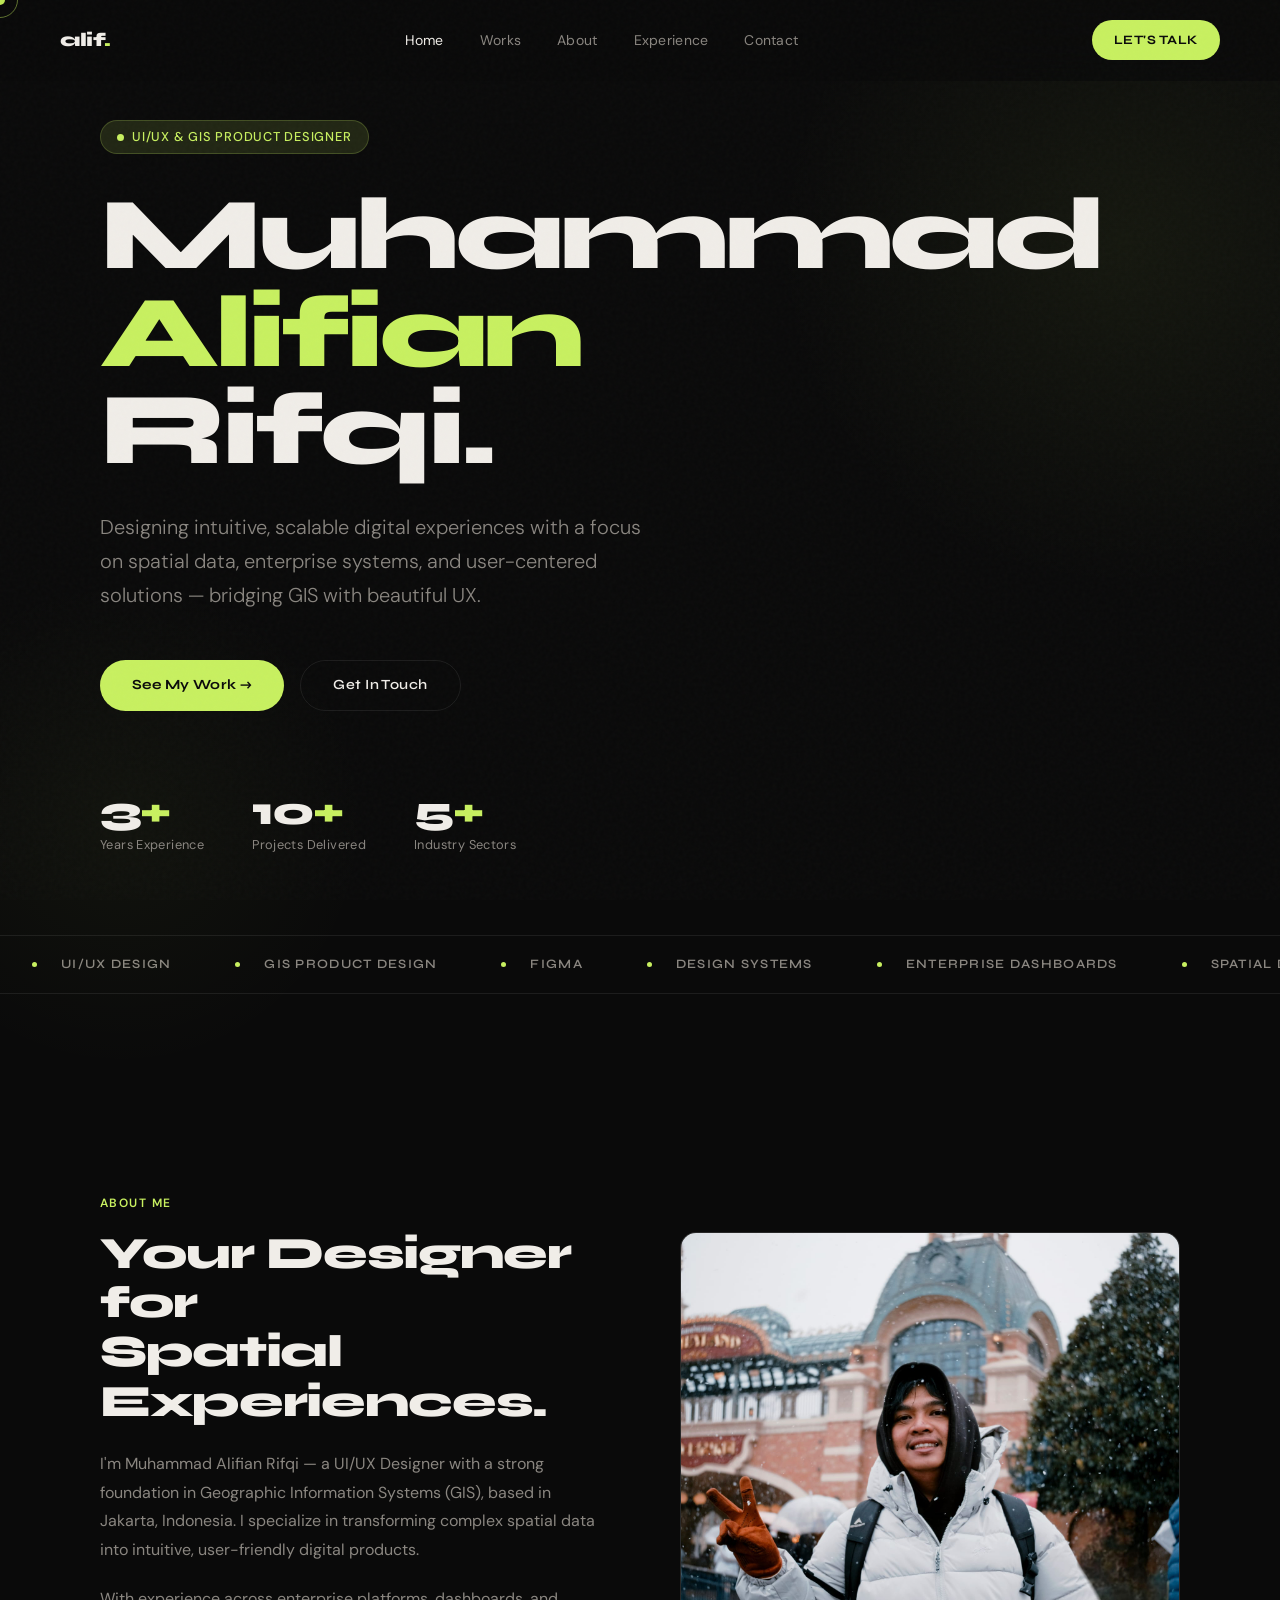
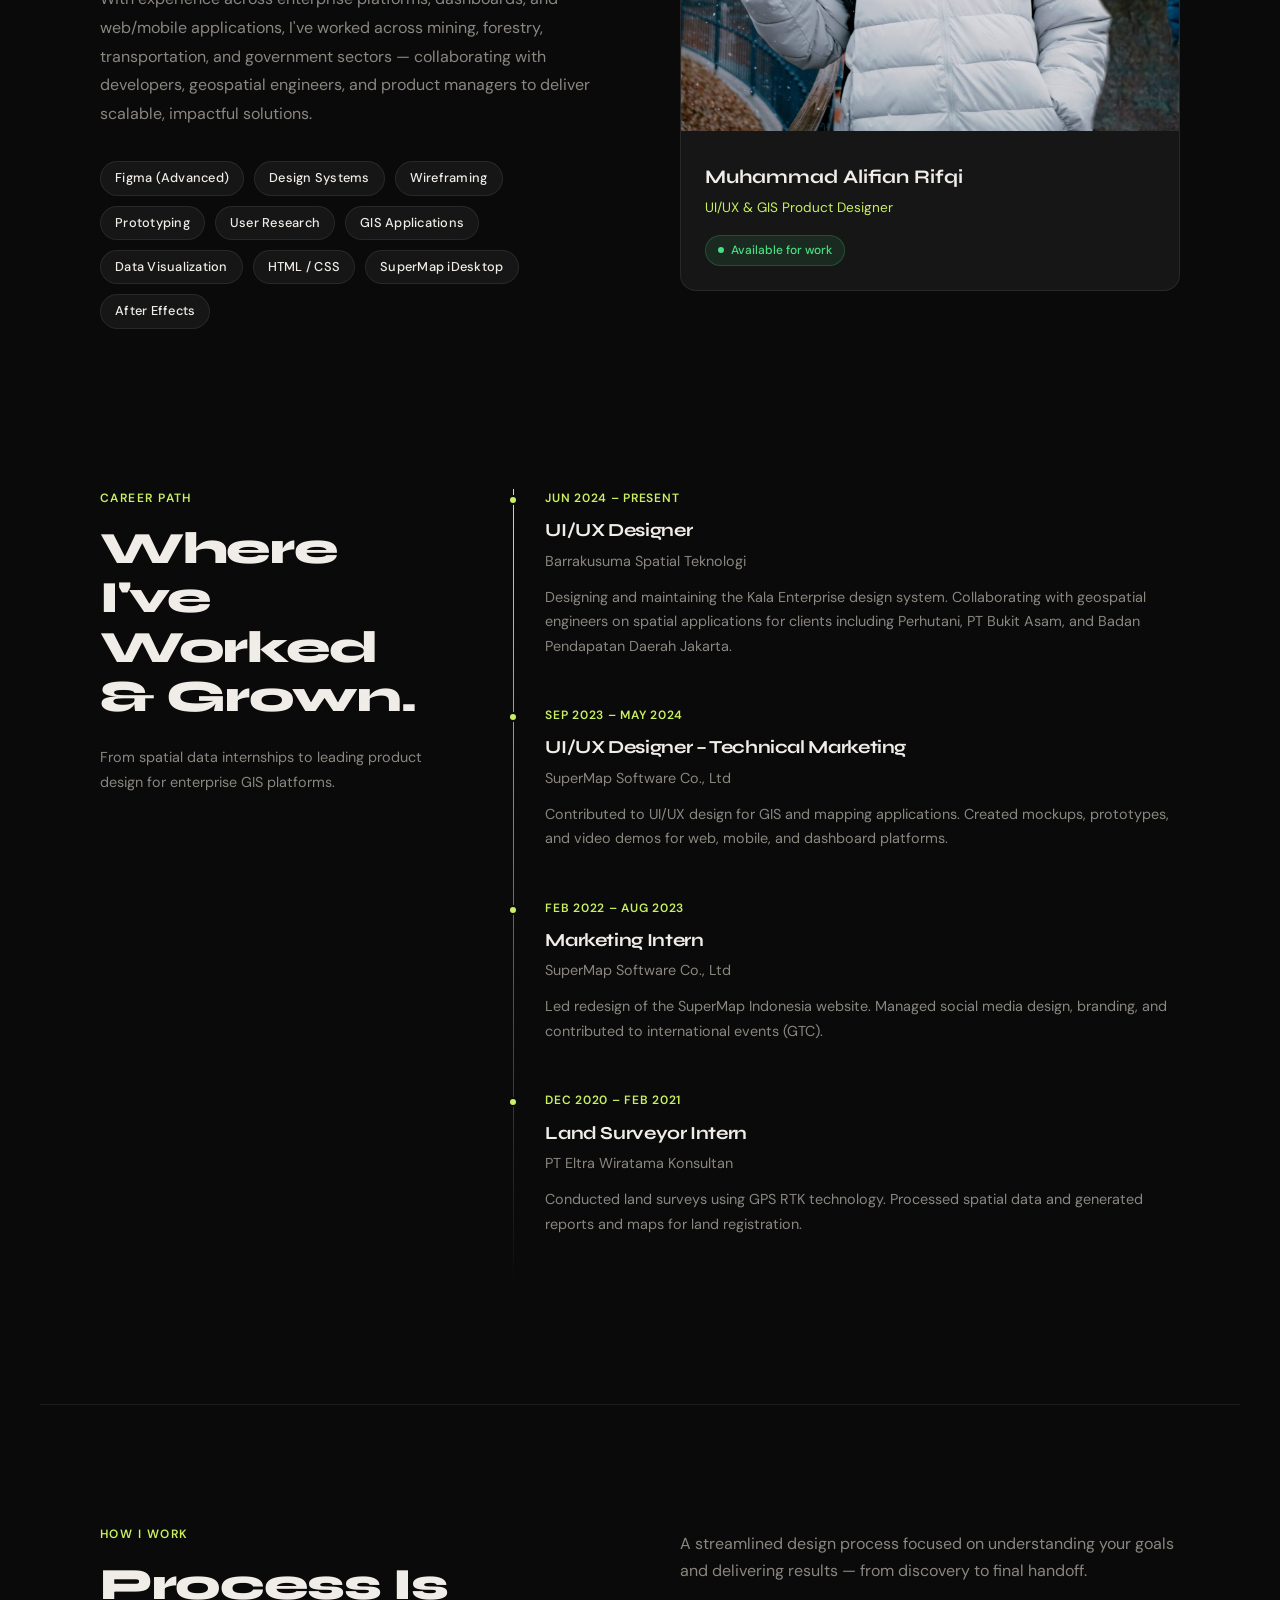
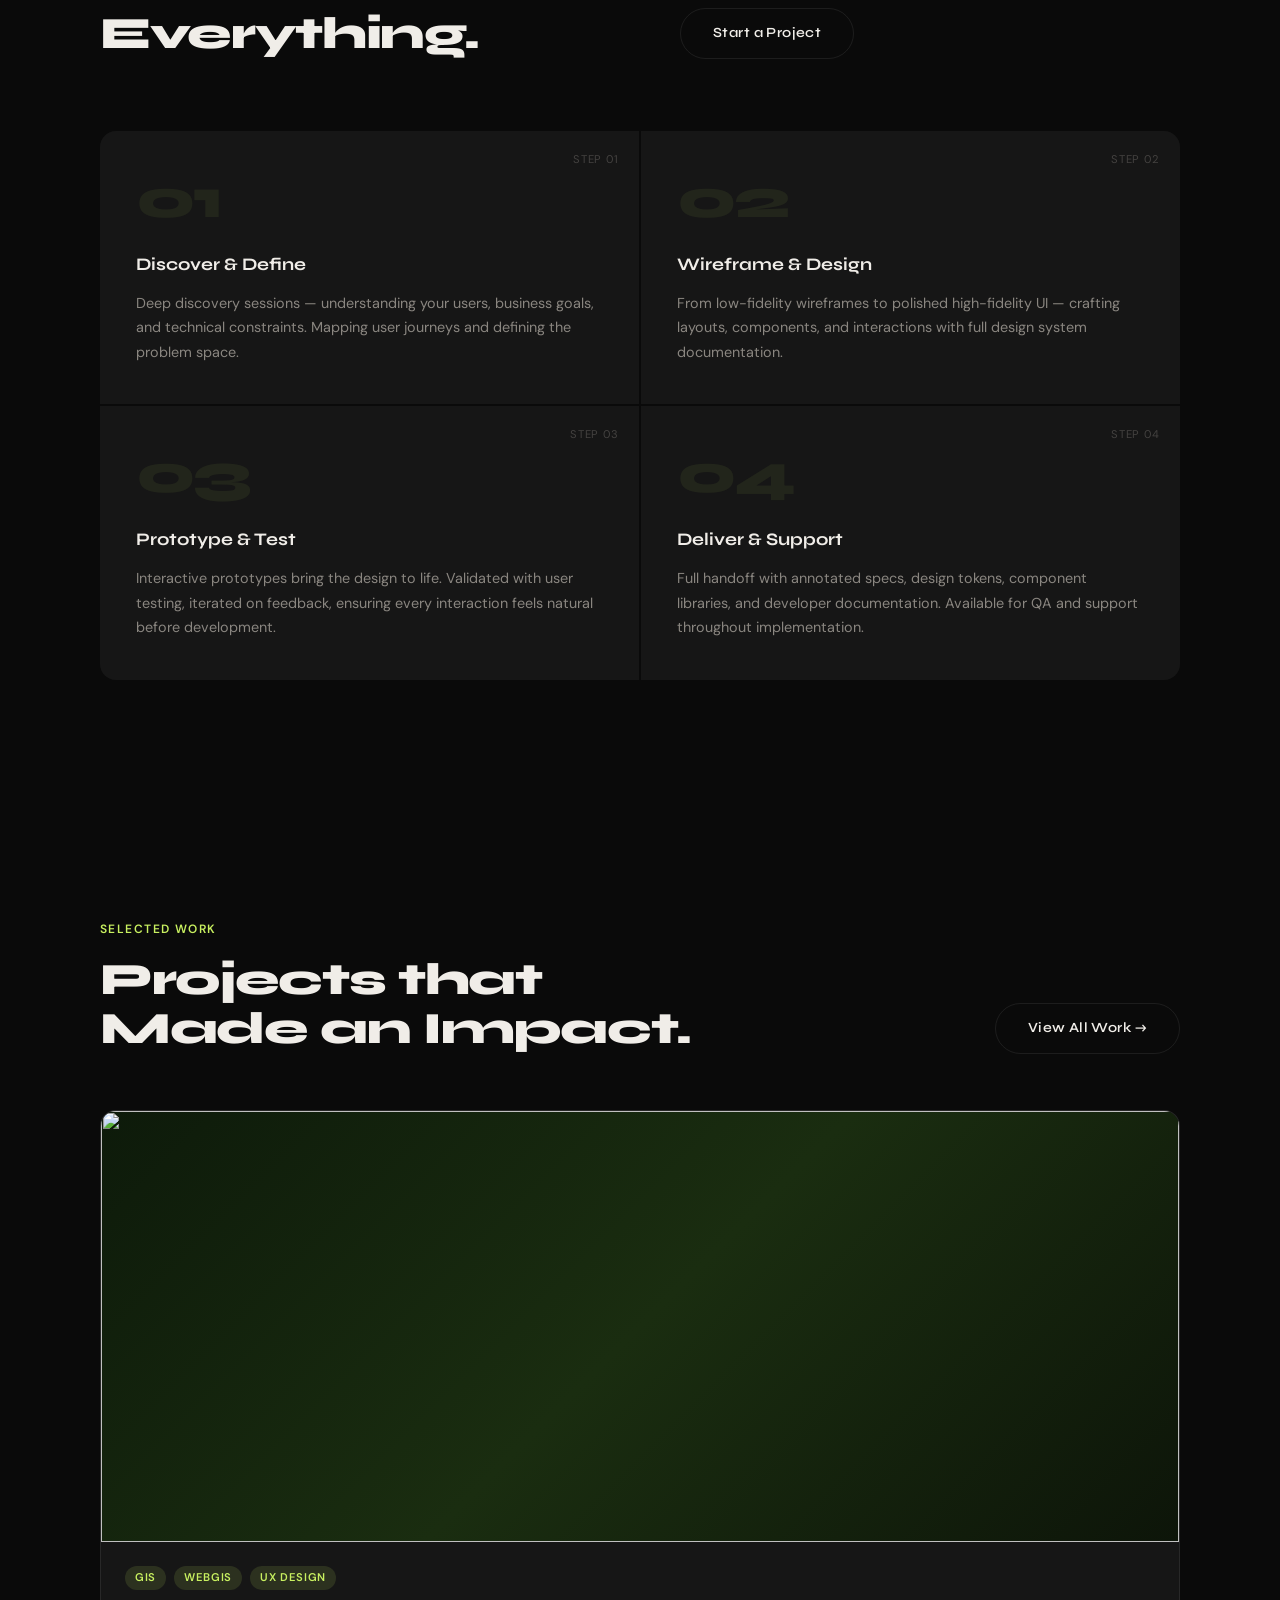
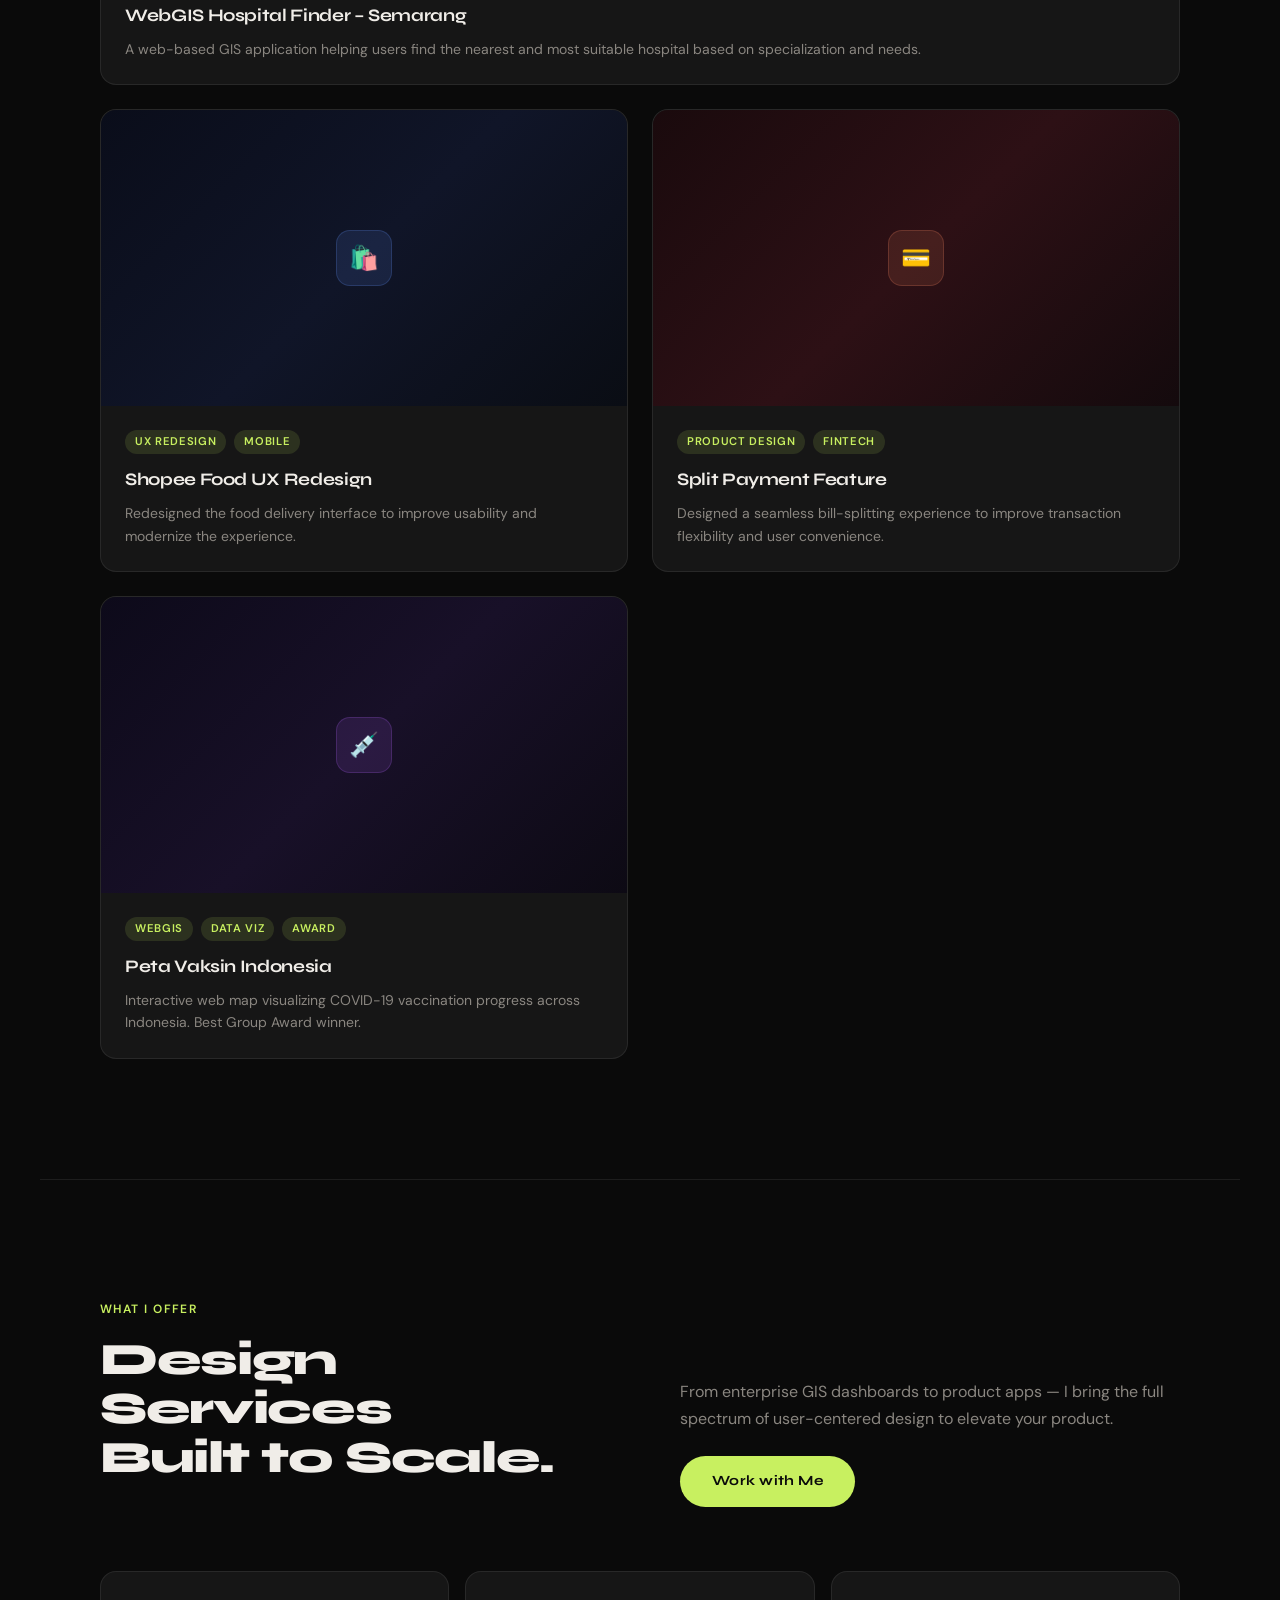
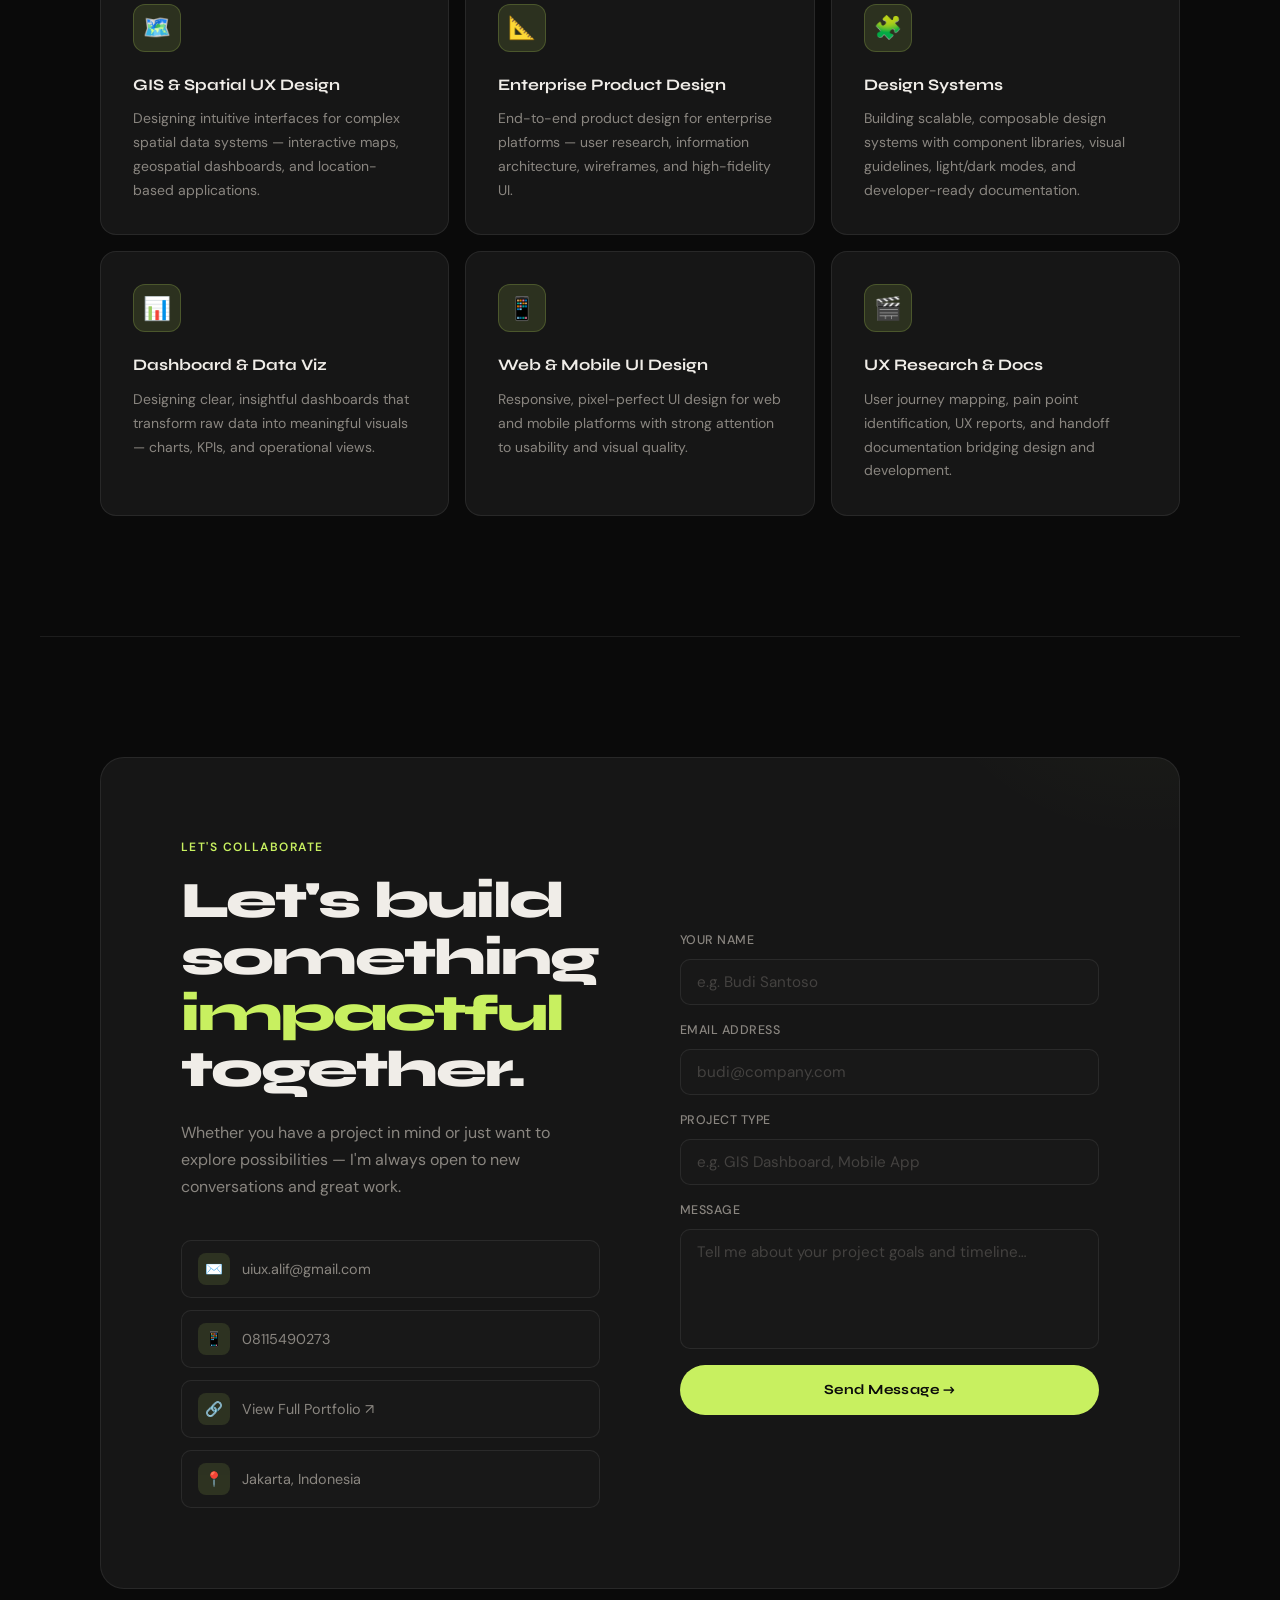
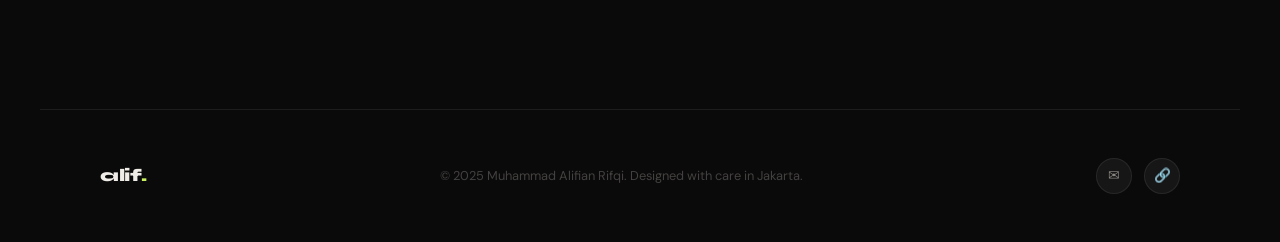
==== index.html @ 0410cad6 "initial commit" ====
<!DOCTYPE html>
<html lang="en">
<head>
  <meta charset="UTF-8" />
  <meta name="viewport" content="width=device-width, initial-scale=1.0" />
  <title>Alifian Rifqi – UI/UX & GIS Product Designer</title>
  <meta name="description" content="Muhammad Alifian Rifqi – UI/UX Designer & GIS Product Designer based in Jakarta, Indonesia." />
  <link rel="preconnect" href="https://fonts.googleapis.com" />
  <link rel="preconnect" href="https://fonts.gstatic.com" crossorigin />
  <link href="https://fonts.googleapis.com/css2?family=Syne:wght@400;500;600;700;800&family=DM+Sans:ital,opsz,wght@0,9..40,300;0,9..40,400;0,9..40,500;1,9..40,300&display=swap" rel="stylesheet" />
  <style>
    :root {
      --bg: #0a0a0a; --bg2: #111; --bg3: #181818;
      --card: #161616; --border: rgba(255,255,255,0.08);
      --border-h: rgba(255,255,255,0.16);
      --text: #f0ede8; --muted: #8a8680; --dim: #444240;
      --accent: #c8f060; --accent2: rgba(200,240,96,0.12);
      --accent-glow: rgba(200,240,96,0.22);
      --fd: 'Syne', sans-serif; --fb: 'DM Sans', sans-serif;
      --r: 16px; --rs: 10px; --t: 0.32s cubic-bezier(0.25,0.46,0.45,0.94);
    }
    *, *::before, *::after { box-sizing: border-box; margin: 0; padding: 0; }
    html { scroll-behavior: smooth; }
    body { background: var(--bg); color: var(--text); font-family: var(--fb); font-size: 16px; line-height: 1.6; overflow-x: hidden; cursor: none; }

    /* grain */
    body::before { content:''; position:fixed; inset:0; background-image:url("data:image/svg+xml,%3Csvg viewBox='0 0 256 256' xmlns='http://www.w3.org/2000/svg'%3E%3Cfilter id='n'%3E%3CfeTurbulence type='fractalNoise' baseFrequency='0.9' numOctaves='4' stitchTiles='stitch'/%3E%3C/filter%3E%3Crect width='100%25' height='100%25' filter='url(%23n)'/%3E%3C/svg%3E"); opacity:0.025; pointer-events:none; z-index:9990; }

    /* cursor */
    .cur { position:fixed; width:10px; height:10px; background:var(--accent); border-radius:50%; pointer-events:none; z-index:9999; transform:translate(-50%,-50%); transition:width .2s,height .2s; mix-blend-mode:difference; }
    .cur-r { position:fixed; width:36px; height:36px; border:1.5px solid var(--accent); border-radius:50%; pointer-events:none; z-index:9998; transform:translate(-50%,-50%); opacity:.45; }

    /* nav */
    nav { position:fixed; top:0; left:0; right:0; z-index:100; display:flex; align-items:center; justify-content:space-between; padding:20px 60px; background:rgba(10,10,10,0.75); backdrop-filter:blur(24px); border-bottom:1px solid transparent; transition:border-color .3s; }
    nav.sc { border-color:var(--border); }
    .n-logo { font-family:var(--fd); font-weight:800; font-size:1.2rem; letter-spacing:-.02em; color:var(--text); text-decoration:none; }
    .n-logo span { color:var(--accent); }
    .n-links { display:flex; gap:36px; list-style:none; }
    .n-links a { font-size:.875rem; color:var(--muted); text-decoration:none; letter-spacing:.02em; transition:color var(--t); }
    .n-links a:hover, .n-links a.active { color:var(--text); }
    .n-cta { background:var(--accent); color:#0a0a0a; font-family:var(--fd); font-weight:700; font-size:.8rem; letter-spacing:.04em; text-transform:uppercase; text-decoration:none; padding:10px 22px; border-radius:100px; transition:background var(--t),transform var(--t); }
    .n-cta:hover { background:#d9ff70; transform:translateY(-1px); }
    .n-ham { display:none; flex-direction:column; gap:5px; background:none; border:none; cursor:pointer; padding:4px; }
    .n-ham span { display:block; width:24px; height:1.5px; background:var(--text); transition:all .3s; }
    .mob-menu { display:none; position:fixed; inset:0; background:var(--bg); z-index:99; flex-direction:column; align-items:center; justify-content:center; gap:32px; }
    .mob-menu.open { display:flex; }
    .mob-menu a { font-family:var(--fd); font-size:2rem; font-weight:700; color:var(--text); text-decoration:none; transition:color .2s; }
    .mob-menu a:hover { color:var(--accent); }
    .mob-close { position:absolute; top:24px; right:28px; background:none; border:none; cursor:pointer; font-size:1.8rem; color:var(--text); }

    /* buttons */
    .btn-p { background:var(--accent); color:#0a0a0a; font-family:var(--fd); font-weight:700; font-size:.875rem; letter-spacing:.03em; padding:14px 32px; border-radius:100px; text-decoration:none; border:none; cursor:pointer; display:inline-flex; align-items:center; gap:8px; transition:background var(--t),transform var(--t),box-shadow var(--t); }
    .btn-p:hover { background:#d9ff70; transform:translateY(-2px); box-shadow:0 12px 40px var(--accent-glow); }
    .btn-s { background:transparent; color:var(--text); font-family:var(--fd); font-weight:600; font-size:.875rem; letter-spacing:.03em; padding:13px 32px; border-radius:100px; text-decoration:none; border:1px solid var(--border); cursor:pointer; display:inline-flex; align-items:center; gap:8px; transition:border-color var(--t),background var(--t),transform var(--t); }
    .btn-s:hover { border-color:var(--border-h); background:rgba(255,255,255,.04); transform:translateY(-2px); }

    /* section */
    section { padding:120px 60px; max-width:1200px; margin:0 auto; }
    .eyebrow { font-size:.75rem; font-weight:600; letter-spacing:.12em; text-transform:uppercase; color:var(--accent); margin-bottom:16px; }
    .sec-title { font-family:var(--fd); font-size:clamp(2rem,3.5vw,3rem); font-weight:800; line-height:1.1; letter-spacing:-.03em; margin-bottom:24px; }

    /* ── HERO ── */
    #hero { min-height:100vh; display:flex; flex-direction:column; justify-content:center; padding-top:120px; padding-bottom:80px; max-width:100%; position:relative; overflow:hidden; }
    .h-inner { max-width:1200px; margin:0 auto; padding:0 60px; width:100%; position:relative; z-index:2; }
    .h-badge { display:inline-flex; align-items:center; gap:8px; background:var(--accent2); border:1px solid rgba(200,240,96,.2); border-radius:100px; padding:6px 16px; margin-bottom:32px; font-size:.8rem; font-weight:500; color:var(--accent); letter-spacing:.06em; text-transform:uppercase; animation:fsu .8s ease both; }
    .h-badge::before { content:''; width:7px; height:7px; background:var(--accent); border-radius:50%; animation:pulse 2s infinite; }
    @keyframes pulse { 0%,100%{opacity:1;transform:scale(1)} 50%{opacity:.5;transform:scale(.85)} }
    .h-hl { font-family:var(--fd); font-size:clamp(3.5rem,8vw,8rem); font-weight:800; line-height:.95; letter-spacing:-.04em; margin-bottom:8px; animation:fsu .9s .1s ease both; }
    .h-hl .ac { color:var(--accent); }
    .h-sub { font-size:clamp(1rem,1.8vw,1.25rem); font-weight:300; color:var(--muted); max-width:560px; margin:32px 0 48px; line-height:1.7; animation:fsu 1s .2s ease both; }
    .h-ctas { display:flex; gap:16px; flex-wrap:wrap; animation:fsu 1s .3s ease both; }
    .h-stats { display:flex; gap:48px; margin-top:80px; animation:fsu 1s .4s ease both; }
    .stat-n { font-family:var(--fd); font-size:2.5rem; font-weight:800; letter-spacing:-.04em; line-height:1; }
    .stat-n span { color:var(--accent); }
    .stat-l { font-size:.8rem; color:var(--muted); margin-top:4px; letter-spacing:.03em; }
    .h-blob { position:absolute; top:-10%; right:-15%; width:700px; height:700px; background:radial-gradient(circle,rgba(200,240,96,.06) 0%,transparent 70%); border-radius:50%; pointer-events:none; z-index:1; }
    .h-blob2 { position:absolute; bottom:0; left:-10%; width:500px; height:500px; background:radial-gradient(circle,rgba(200,240,96,.04) 0%,transparent 70%); border-radius:50%; pointer-events:none; z-index:1; }
    @keyframes fsu { from{opacity:0;transform:translateY(24px)} to{opacity:1;transform:none} }

    /* marquee */
    .mq-wrap { overflow:hidden; border-top:1px solid var(--border); border-bottom:1px solid var(--border); padding:18px 0; margin-top:80px; }
    .mq-track { display:flex; animation:mq 28s linear infinite; white-space:nowrap; }
    .mq-item { display:inline-flex; align-items:center; gap:24px; padding:0 32px; font-family:var(--fd); font-size:.8rem; font-weight:600; letter-spacing:.1em; text-transform:uppercase; color:var(--muted); }
    .mq-dot { width:5px; height:5px; background:var(--accent); border-radius:50%; flex-shrink:0; }
    @keyframes mq { from{transform:translateX(0)} to{transform:translateX(-50%)} }

    /* about */
    #about { display:grid; grid-template-columns:1fr 1fr; gap:80px; align-items:center; }
    .sk-grid { display:flex; flex-wrap:wrap; gap:10px; }
    .sk-pill { background:var(--card); border:1px solid var(--border); color:var(--text); font-size:.8rem; font-weight:500; padding:6px 14px; border-radius:100px; letter-spacing:.02em; transition:border-color var(--t),background var(--t),color var(--t); cursor:default; }
    .sk-pill:hover { border-color:var(--accent); background:var(--accent2); color:var(--accent); }
    .a-card { background:var(--card); border:1px solid var(--border); border-radius:var(--r); overflow:hidden; }
    .a-card-img { width:100%; aspect-ratio:3/4; background:linear-gradient(135deg,#1a1a1a 0%,#222 50%,#1a1f10 100%); display:flex; align-items:center; justify-content:center; position:relative; overflow:hidden; }
    .a-card-img::after { content:''; position:absolute; inset:0; background:linear-gradient(to bottom,transparent 50%,var(--card) 100%); }
    .initials { width:140px; height:140px; border-radius:50%; background:var(--accent2); border:2px solid rgba(200,240,96,.3); display:flex; align-items:center; justify-content:center; font-family:var(--fd); font-size:2.8rem; font-weight:800; color:var(--accent); letter-spacing:-.04em; z-index:2; position:relative; }
    .a-card-body { padding:24px; }
    .a-card-name { font-family:var(--fd); font-size:1.2rem; font-weight:700; margin-bottom:4px; }
    .a-card-role { font-size:.85rem; color:var(--accent); margin-bottom:16px; }
    .avail { display:inline-flex; align-items:center; gap:7px; background:rgba(74,222,128,.1); border:1px solid rgba(74,222,128,.2); color:#4ade80; font-size:.75rem; font-weight:500; padding:5px 12px; border-radius:100px; }
    .avail::before { content:''; width:6px; height:6px; background:#4ade80; border-radius:50%; animation:pulse 2s infinite; }

    /* experience */
    .exp-grid { display:grid; grid-template-columns:1fr 2fr; gap:80px; }
    .timeline { display:flex; flex-direction:column; position:relative; }
    .timeline::before { content:''; position:absolute; left:0; top:0; bottom:0; width:1px; background:linear-gradient(to bottom,var(--accent),transparent); }
    .tl-item { padding:0 0 48px 32px; position:relative; opacity:0; transform:translateY(20px); transition:opacity .5s ease,transform .5s ease; }
    .tl-item.visible { opacity:1; transform:none; }
    .tl-dot { position:absolute; left:-5px; top:6px; width:10px; height:10px; background:var(--accent); border-radius:50%; border:2px solid var(--bg); }
    .tl-period { font-size:.75rem; color:var(--accent); font-weight:600; letter-spacing:.06em; text-transform:uppercase; margin-bottom:8px; }
    .tl-role { font-family:var(--fd); font-size:1.15rem; font-weight:700; letter-spacing:-.02em; margin-bottom:4px; }
    .tl-co { font-size:.9rem; color:var(--muted); margin-bottom:12px; }
    .tl-desc { font-size:.9rem; color:var(--muted); line-height:1.7; }

    /* process */
    #process { border-top:1px solid var(--border); }
    .proc-hd { display:grid; grid-template-columns:1fr 1fr; gap:80px; margin-bottom:72px; align-items:end; }
    .proc-steps { display:grid; grid-template-columns:1fr 1fr; gap:2px; }
    .proc-card { background:var(--card); padding:40px 36px; position:relative; overflow:hidden; transition:background var(--t); }
    .proc-card:hover { background:var(--bg3); }
    .proc-card:nth-child(1) { border-radius:var(--r) 0 0 0; }
    .proc-card:nth-child(2) { border-radius:0 var(--r) 0 0; }
    .proc-card:nth-child(3) { border-radius:0 0 0 var(--r); }
    .proc-card:nth-child(4) { border-radius:0 0 var(--r) 0; }
    .proc-n { font-family:var(--fd); font-size:3.5rem; font-weight:800; letter-spacing:-.06em; color:rgba(200,240,96,.07); line-height:1; margin-bottom:24px; transition:color var(--t); }
    .proc-card:hover .proc-n { color:rgba(200,240,96,.14); }
    .proc-title { font-family:var(--fd); font-size:1.1rem; font-weight:700; margin-bottom:12px; }
    .proc-desc { font-size:.9rem; color:var(--muted); line-height:1.7; }
    .proc-tag { position:absolute; top:20px; right:20px; font-size:.7rem; color:var(--dim); letter-spacing:.08em; text-transform:uppercase; }

    /* projects preview on homepage */
    #proj-preview {}
    .pp-hd { display:flex; align-items:flex-end; justify-content:space-between; margin-bottom:56px; gap:24px; }
    .pp-grid { display:grid; grid-template-columns:1fr 1fr; gap:24px; }
    .pc { background:var(--card); border:1px solid var(--border); border-radius:var(--r); overflow:hidden; position:relative; text-decoration:none; color:inherit; display:block; transition:border-color var(--t),transform var(--t); }
    .pc:hover { border-color:var(--border-h); transform:translateY(-4px); }
    .pc.feat { grid-column:1/-1; }
    .pc-img { width:100%; aspect-ratio:16/9; display:flex; align-items:center; justify-content:center; position:relative; overflow:hidden; }
    .pc.feat .pc-img { aspect-ratio:2.5/1; }
    .bg1 { background:linear-gradient(135deg,#0d1a0a 0%,#1a2d10 50%,#0d1509 100%); }
    .bg2 { background:linear-gradient(135deg,#0a0d1a 0%,#101528 50%,#0a0d14 100%); }
    .bg3 { background:linear-gradient(135deg,#1a0a0d 0%,#2d1015 50%,#140a0d 100%); }
    .bg4 { background:linear-gradient(135deg,#0d0a1a 0%,#181028 50%,#0d0a14 100%); }
    .pc-icon { width:56px; height:56px; border-radius:14px; display:flex; align-items:center; justify-content:center; font-size:1.5rem; position:relative; z-index:2; }
    .pc-body { padding:24px; }
    .pc-tags { display:flex; gap:8px; flex-wrap:wrap; margin-bottom:12px; }
    .pc-tag { font-size:.7rem; font-weight:600; letter-spacing:.06em; text-transform:uppercase; color:var(--accent); background:var(--accent2); padding:3px 10px; border-radius:100px; }
    .pc-title { font-family:var(--fd); font-size:1.1rem; font-weight:700; letter-spacing:-.02em; margin-bottom:8px; }
    .pc-desc { font-size:.875rem; color:var(--muted); line-height:1.6; }
    .pc-arrow { position:absolute; top:20px; right:20px; width:32px; height:32px; background:var(--accent2); border:1px solid rgba(200,240,96,.2); border-radius:50%; display:flex; align-items:center; justify-content:center; color:var(--accent); font-size:.9rem; opacity:0; transform:translate(4px,-4px); transition:opacity var(--t),transform var(--t); }
    .pc:hover .pc-arrow { opacity:1; transform:translate(0,0); }

    /* services */
    #services { border-top:1px solid var(--border); }
    .svc-hd { display:grid; grid-template-columns:1fr 1fr; gap:80px; margin-bottom:64px; align-items:end; }
    .svc-grid { display:grid; grid-template-columns:1fr 1fr 1fr; gap:16px; }
    .svc-card { background:var(--card); border:1px solid var(--border); border-radius:var(--r); padding:32px; transition:border-color var(--t),background var(--t),transform var(--t); }
    .svc-card:hover { border-color:rgba(200,240,96,.25); background:var(--bg3); transform:translateY(-4px); }
    .svc-icon { width:48px; height:48px; background:var(--accent2); border:1px solid rgba(200,240,96,.2); border-radius:12px; display:flex; align-items:center; justify-content:center; font-size:1.4rem; margin-bottom:20px; }
    .svc-title { font-family:var(--fd); font-size:1rem; font-weight:700; margin-bottom:10px; }
    .svc-desc { font-size:.875rem; color:var(--muted); line-height:1.7; }

    /* contact */
    #contact { border-top:1px solid var(--border); }
    .ct-inner { background:var(--card); border:1px solid var(--border); border-radius:24px; padding:80px; display:grid; grid-template-columns:1fr 1fr; gap:80px; align-items:center; position:relative; overflow:hidden; }
    .ct-inner::before { content:''; position:absolute; top:-50%; right:-20%; width:500px; height:500px; background:radial-gradient(circle,rgba(200,240,96,.05) 0%,transparent 70%); border-radius:50%; pointer-events:none; }
    .ct-big { font-family:var(--fd); font-size:clamp(2.5rem,4vw,3.5rem); font-weight:800; letter-spacing:-.04em; line-height:1.1; margin-bottom:20px; }
    .ct-big .ac { color:var(--accent); }
    .ct-sub { font-size:1rem; color:var(--muted); line-height:1.7; margin-bottom:40px; }
    .ct-links { display:flex; flex-direction:column; gap:12px; }
    .ct-link { display:flex; align-items:center; gap:12px; font-size:.9rem; color:var(--muted); text-decoration:none; padding:12px 16px; background:var(--bg3); border:1px solid var(--border); border-radius:var(--rs); transition:border-color var(--t),color var(--t),background var(--t); }
    .ct-link:hover { border-color:rgba(200,240,96,.25); color:var(--text); background:var(--bg); }
    .ct-link-ic { width:32px; height:32px; background:var(--accent2); border-radius:8px; display:flex; align-items:center; justify-content:center; font-size:.9rem; flex-shrink:0; }
    .cf { display:flex; flex-direction:column; gap:16px; }
    .fg { display:flex; flex-direction:column; gap:8px; }
    .fl { font-size:.78rem; font-weight:500; letter-spacing:.04em; text-transform:uppercase; color:var(--muted); }
    .fi, .fta { background:var(--bg3); border:1px solid var(--border); border-radius:var(--rs); color:var(--text); font-family:var(--fb); font-size:.95rem; padding:12px 16px; transition:border-color var(--t); outline:none; resize:none; }
    .fi::placeholder, .fta::placeholder { color:var(--dim); }
    .fi:focus, .fta:focus { border-color:rgba(200,240,96,.4); }
    .fta { min-height:120px; }

    /* footer */
    footer { border-top:1px solid var(--border); padding:48px 60px; max-width:1200px; margin:0 auto; display:flex; align-items:center; justify-content:space-between; }
    .ft-logo { font-family:var(--fd); font-weight:800; font-size:1.1rem; letter-spacing:-.02em; color:var(--text); text-decoration:none; }
    .ft-logo span { color:var(--accent); }
    .ft-copy { font-size:.8rem; color:var(--dim); }
    .ft-soc { display:flex; gap:12px; }
    .ft-s { width:36px; height:36px; background:var(--card); border:1px solid var(--border); border-radius:50%; display:flex; align-items:center; justify-content:center; text-decoration:none; color:var(--muted); font-size:.85rem; transition:border-color var(--t),color var(--t); }
    .ft-s:hover { border-color:var(--accent); color:var(--accent); }

    /* reveal */
    .rv { opacity:0; transform:translateY(28px); transition:opacity .6s ease,transform .6s ease; }
    .rv.visible { opacity:1; transform:none; }
    .d1{transition-delay:.1s} .d2{transition-delay:.2s} .d3{transition-delay:.3s} .d4{transition-delay:.4s}

    /* responsive */
    @media(max-width:1024px){
      nav{padding:20px 32px;} .n-links,.n-cta{display:none;} .n-ham{display:flex;}
      section{padding:80px 32px;} .h-inner{padding:0 32px;}
      #about{grid-template-columns:1fr;gap:48px;} .a-right{order:-1;} .a-card-img{aspect-ratio:3/1.5;}
      .exp-grid{grid-template-columns:1fr;gap:40px;}
      .proc-hd{grid-template-columns:1fr;gap:24px;} .proc-steps{grid-template-columns:1fr 1fr;}
      .pp-grid{grid-template-columns:1fr;} .pc.feat{grid-column:unset;}
      .svc-hd{grid-template-columns:1fr;gap:24px;} .svc-grid{grid-template-columns:1fr 1fr;}
      .ct-inner{grid-template-columns:1fr;gap:48px;padding:48px 32px;}
      footer{flex-direction:column;gap:24px;text-align:center;padding:40px 32px;}
    }
    @media(max-width:640px){
      .h-hl{font-size:3rem;} .h-stats{gap:28px;}
      .proc-steps{grid-template-columns:1fr;} .svc-grid{grid-template-columns:1fr;}
    }
  </style>
</head>
<body>
  <div class="cur" id="cur"></div>
  <div class="cur-r" id="curR"></div>

  <div class="mob-menu" id="mobMenu">
    <button class="mob-close" id="mobClose">✕</button>
    <a href="index.html" onclick="closeMob()">Home</a>
    <a href="works.html" onclick="closeMob()">Works</a>
    <a href="#about" onclick="closeMob()">About</a>
    <a href="#contact" onclick="closeMob()">Contact</a>
  </div>

  <nav id="nav">
    <a href="index.html" class="n-logo">alif<span>.</span></a>
    <ul class="n-links">
      <li><a href="index.html" class="active">Home</a></li>
      <li><a href="works.html">Works</a></li>
      <li><a href="#about">About</a></li>
      <li><a href="#experience">Experience</a></li>
      <li><a href="#contact">Contact</a></li>
    </ul>
    <a href="mailto:uiux.alif@gmail.com" class="n-cta">Let's Talk</a>
    <button class="n-ham" id="ham"><span></span><span></span><span></span></button>
  </nav>

  <!-- HERO -->
  <div id="hero">
    <div class="h-blob"></div><div class="h-blob2"></div>
    <div class="h-inner">
      <div class="h-badge">UI/UX &amp; GIS Product Designer</div>
      <h1 class="h-hl">
        Muhammad<br>
        <span class="ac">Alifian</span><br>
        Rifqi.
      </h1>
      <p class="h-sub">Designing intuitive, scalable digital experiences with a focus on spatial data, enterprise systems, and user-centered solutions — bridging GIS with beautiful UX.</p>
      <div class="h-ctas">
        <a href="works.html" class="btn-p">See My Work →</a>
        <a href="#contact" class="btn-s">Get In Touch</a>
      </div>
      <div class="h-stats">
        <div><div class="stat-n">3<span>+</span></div><div class="stat-l">Years Experience</div></div>
        <div><div class="stat-n">10<span>+</span></div><div class="stat-l">Projects Delivered</div></div>
        <div><div class="stat-n">5<span>+</span></div><div class="stat-l">Industry Sectors</div></div>
      </div>
    </div>
    <div class="mq-wrap">
      <div class="mq-track">
        <span class="mq-item"><span class="mq-dot"></span>UI/UX Design</span>
        <span class="mq-item"><span class="mq-dot"></span>GIS Product Design</span>
        <span class="mq-item"><span class="mq-dot"></span>Figma</span>
        <span class="mq-item"><span class="mq-dot"></span>Design Systems</span>
        <span class="mq-item"><span class="mq-dot"></span>Enterprise Dashboards</span>
        <span class="mq-item"><span class="mq-dot"></span>Spatial Data UX</span>
        <span class="mq-item"><span class="mq-dot"></span>Prototyping</span>
        <span class="mq-item"><span class="mq-dot"></span>User Research</span>
        <span class="mq-item"><span class="mq-dot"></span>UI/UX Design</span>
        <span class="mq-item"><span class="mq-dot"></span>GIS Product Design</span>
        <span class="mq-item"><span class="mq-dot"></span>Figma</span>
        <span class="mq-item"><span class="mq-dot"></span>Design Systems</span>
        <span class="mq-item"><span class="mq-dot"></span>Enterprise Dashboards</span>
        <span class="mq-item"><span class="mq-dot"></span>Spatial Data UX</span>
        <span class="mq-item"><span class="mq-dot"></span>Prototyping</span>
        <span class="mq-item"><span class="mq-dot"></span>User Research</span>
      </div>
    </div>
  </div>

  <!-- ABOUT -->
  <section id="about">
    <div class="about-left">
      <p class="eyebrow rv">About Me</p>
      <h2 class="sec-title rv d1">Your Designer for<br><span class="ac">Spatial</span> Experiences.</h2>
      <p class="rv d2" style="color:var(--muted);font-size:1rem;line-height:1.8;margin-bottom:20px;">I'm Muhammad Alifian Rifqi — a UI/UX Designer with a strong foundation in Geographic Information Systems (GIS), based in Jakarta, Indonesia. I specialize in transforming complex spatial data into intuitive, user-friendly digital products.</p>
      <p class="rv d2" style="color:var(--muted);font-size:1rem;line-height:1.8;margin-bottom:32px;">With experience across enterprise platforms, dashboards, and web/mobile applications, I've worked across mining, forestry, transportation, and government sectors — collaborating with developers, geospatial engineers, and product managers to deliver scalable, impactful solutions.</p>
      <div class="sk-grid rv d3">
        <span class="sk-pill">Figma (Advanced)</span><span class="sk-pill">Design Systems</span>
        <span class="sk-pill">Wireframing</span><span class="sk-pill">Prototyping</span>
        <span class="sk-pill">User Research</span><span class="sk-pill">GIS Applications</span>
        <span class="sk-pill">Data Visualization</span><span class="sk-pill">HTML / CSS</span>
        <span class="sk-pill">SuperMap iDesktop</span><span class="sk-pill">After Effects</span>
      </div>
    </div>
    <div class="a-right rv d2">
      <div class="a-card">
        <!-- <div class="a-card-img"><div class="initials">AR</div></div> -->
         <img src="/assets/images/profile.jpeg" style="width:100%;height:100%;object-fit:cover;" />
        <div class="a-card-body">
          <div class="a-card-name">Muhammad Alifian Rifqi</div>
          <div class="a-card-role">UI/UX &amp; GIS Product Designer</div>
          <span class="avail">Available for work</span>
        </div>
      </div>
    </div>
  </section>

  <!-- EXPERIENCE -->
  <section id="experience" style="padding-top:40px;">
    <div class="exp-grid">
      <div>
        <p class="eyebrow rv">Career Path</p>
        <h2 class="sec-title rv d1">Where I've<br><span class="ac">Worked</span><br>& Grown.</h2>
        <p class="rv d2" style="color:var(--muted);font-size:.9rem;line-height:1.7;margin-top:16px;">From spatial data internships to leading product design for enterprise GIS platforms.</p>
      </div>
      <div class="timeline">
        <div class="tl-item"><div class="tl-dot"></div>
          <div class="tl-period">Jun 2024 – Present</div>
          <div class="tl-role">UI/UX Designer</div>
          <div class="tl-co">Barrakusuma Spatial Teknologi</div>
          <div class="tl-desc">Designing and maintaining the Kala Enterprise design system. Collaborating with geospatial engineers on spatial applications for clients including Perhutani, PT Bukit Asam, and Badan Pendapatan Daerah Jakarta.</div>
        </div>
        <div class="tl-item"><div class="tl-dot"></div>
          <div class="tl-period">Sep 2023 – May 2024</div>
          <div class="tl-role">UI/UX Designer – Technical Marketing</div>
          <div class="tl-co">SuperMap Software Co., Ltd</div>
          <div class="tl-desc">Contributed to UI/UX design for GIS and mapping applications. Created mockups, prototypes, and video demos for web, mobile, and dashboard platforms.</div>
        </div>
        <div class="tl-item"><div class="tl-dot"></div>
          <div class="tl-period">Feb 2022 – Aug 2023</div>
          <div class="tl-role">Marketing Intern</div>
          <div class="tl-co">SuperMap Software Co., Ltd</div>
          <div class="tl-desc">Led redesign of the SuperMap Indonesia website. Managed social media design, branding, and contributed to international events (GTC).</div>
        </div>
        <div class="tl-item"><div class="tl-dot"></div>
          <div class="tl-period">Dec 2020 – Feb 2021</div>
          <div class="tl-role">Land Surveyor Intern</div>
          <div class="tl-co">PT Eltra Wiratama Konsultan</div>
          <div class="tl-desc">Conducted land surveys using GPS RTK technology. Processed spatial data and generated reports and maps for land registration.</div>
        </div>
      </div>
    </div>
  </section>

  <!-- PROCESS -->
  <section id="process">
    <div class="proc-hd">
      <div>
        <p class="eyebrow rv">How I Work</p>
        <h2 class="sec-title rv d1" style="margin-bottom:0;">Process Is<br><span class="ac">Everything.</span></h2>
      </div>
      <div>
        <p class="rv d2" style="color:var(--muted);font-size:1rem;line-height:1.7;">A streamlined design process focused on understanding your goals and delivering results — from discovery to final handoff.</p>
        <div style="margin-top:24px;" class="rv d3"><a href="#contact" class="btn-s">Start a Project</a></div>
      </div>
    </div>
    <div class="proc-steps rv">
      <div class="proc-card"><div class="proc-n">01</div><div class="proc-tag">Step 01</div><div class="proc-title">Discover & Define</div><div class="proc-desc">Deep discovery sessions — understanding your users, business goals, and technical constraints. Mapping user journeys and defining the problem space.</div></div>
      <div class="proc-card"><div class="proc-n">02</div><div class="proc-tag">Step 02</div><div class="proc-title">Wireframe & Design</div><div class="proc-desc">From low-fidelity wireframes to polished high-fidelity UI — crafting layouts, components, and interactions with full design system documentation.</div></div>
      <div class="proc-card"><div class="proc-n">03</div><div class="proc-tag">Step 03</div><div class="proc-title">Prototype & Test</div><div class="proc-desc">Interactive prototypes bring the design to life. Validated with user testing, iterated on feedback, ensuring every interaction feels natural before development.</div></div>
      <div class="proc-card"><div class="proc-n">04</div><div class="proc-tag">Step 04</div><div class="proc-title">Deliver & Support</div><div class="proc-desc">Full handoff with annotated specs, design tokens, component libraries, and developer documentation. Available for QA and support throughout implementation.</div></div>
    </div>
  </section>

  <!-- FEATURED PROJECTS PREVIEW -->
  <section id="proj-preview">
    <div class="pp-hd">
      <div>
        <p class="eyebrow rv">Selected Work</p>
        <h2 class="sec-title rv d1" style="margin-bottom:0;">Projects that<br><span class="ac">Made an Impact.</span></h2>
      </div>
      <a href="works.html" class="btn-s rv d2">View All Work →</a>
    </div>
    <div class="pp-grid">
      <a href="projects/webgis-hospital.html" class="pc feat rv">
        <div class="pc-img bg1">
          <img src="/assets/images/1.png" style="width:100%;height:100%;object-fit:cover;" /></div>
          
        <div class="pc-body">
          <div class="pc-tags"><span class="pc-tag">GIS</span><span class="pc-tag">WebGIS</span><span class="pc-tag">UX Design</span></div>
          <div class="pc-title">WebGIS Hospital Finder – Semarang</div>
          <div class="pc-desc">A web-based GIS application helping users find the nearest and most suitable hospital based on specialization and needs.</div>
        </div>
        <div class="pc-arrow">↗</div>
      </a>
      <a href="projects/shopee-food.html" class="pc rv d1">
        <div class="pc-img bg2"><div class="pc-icon" style="background:rgba(99,149,255,.12);border:1px solid rgba(99,149,255,.2);">🛍️</div></div>
        <div class="pc-body">
          <div class="pc-tags"><span class="pc-tag">UX Redesign</span><span class="pc-tag">Mobile</span></div>
          <div class="pc-title">Shopee Food UX Redesign</div>
          <div class="pc-desc">Redesigned the food delivery interface to improve usability and modernize the experience.</div>
        </div>
        <div class="pc-arrow">↗</div>
      </a>
      <a href="projects/split-payment.html" class="pc rv d2">
        <div class="pc-img bg3"><div class="pc-icon" style="background:rgba(255,140,99,.12);border:1px solid rgba(255,140,99,.2);">💳</div></div>
        <div class="pc-body">
          <div class="pc-tags"><span class="pc-tag">Product Design</span><span class="pc-tag">FinTech</span></div>
          <div class="pc-title">Split Payment Feature</div>
          <div class="pc-desc">Designed a seamless bill-splitting experience to improve transaction flexibility and user convenience.</div>
        </div>
        <div class="pc-arrow">↗</div>
      </a>
      <a href="projects/peta-vaksin.html" class="pc rv d3">
        <div class="pc-img bg4"><div class="pc-icon" style="background:rgba(180,99,255,.12);border:1px solid rgba(180,99,255,.2);">💉</div></div>
        <div class="pc-body">
          <div class="pc-tags"><span class="pc-tag">WebGIS</span><span class="pc-tag">Data Viz</span><span class="pc-tag">Award</span></div>
          <div class="pc-title">Peta Vaksin Indonesia</div>
          <div class="pc-desc">Interactive web map visualizing COVID-19 vaccination progress across Indonesia. Best Group Award winner.</div>
        </div>
        <div class="pc-arrow">↗</div>
      </a>
    </div>
  </section>

  <!-- SERVICES -->
  <section id="services">
    <div class="svc-hd">
      <div>
        <p class="eyebrow rv">What I Offer</p>
        <h2 class="sec-title rv d1">Design Services<br><span class="ac">Built to Scale.</span></h2>
      </div>
      <div>
        <p class="rv d2" style="color:var(--muted);font-size:1rem;line-height:1.7;">From enterprise GIS dashboards to product apps — I bring the full spectrum of user-centered design to elevate your product.</p>
        <div style="margin-top:24px;" class="rv d3"><a href="#contact" class="btn-p">Work with Me</a></div>
      </div>
    </div>
    <div class="svc-grid">
      <div class="svc-card rv"><div class="svc-icon">🗺️</div><div class="svc-title">GIS & Spatial UX Design</div><div class="svc-desc">Designing intuitive interfaces for complex spatial data systems — interactive maps, geospatial dashboards, and location-based applications.</div></div>
      <div class="svc-card rv d1"><div class="svc-icon">📐</div><div class="svc-title">Enterprise Product Design</div><div class="svc-desc">End-to-end product design for enterprise platforms — user research, information architecture, wireframes, and high-fidelity UI.</div></div>
      <div class="svc-card rv d2"><div class="svc-icon">🧩</div><div class="svc-title">Design Systems</div><div class="svc-desc">Building scalable, composable design systems with component libraries, visual guidelines, light/dark modes, and developer-ready documentation.</div></div>
      <div class="svc-card rv d1"><div class="svc-icon">📊</div><div class="svc-title">Dashboard & Data Viz</div><div class="svc-desc">Designing clear, insightful dashboards that transform raw data into meaningful visuals — charts, KPIs, and operational views.</div></div>
      <div class="svc-card rv d2"><div class="svc-icon">📱</div><div class="svc-title">Web & Mobile UI Design</div><div class="svc-desc">Responsive, pixel-perfect UI design for web and mobile platforms with strong attention to usability and visual quality.</div></div>
      <div class="svc-card rv d3"><div class="svc-icon">🎬</div><div class="svc-title">UX Research & Docs</div><div class="svc-desc">User journey mapping, pain point identification, UX reports, and handoff documentation bridging design and development.</div></div>
    </div>
  </section>

  <!-- CONTACT -->
  <section id="contact">
    <div class="ct-inner">
      <div>
        <p class="eyebrow">Let's Collaborate</p>
        <h2 class="ct-big">Let's build something<br><span class="ac">impactful</span><br>together.</h2>
        <p class="ct-sub">Whether you have a project in mind or just want to explore possibilities — I'm always open to new conversations and great work.</p>
        <div class="ct-links">
          <a href="mailto:uiux.alif@gmail.com" class="ct-link"><div class="ct-link-ic">✉️</div>uiux.alif@gmail.com</a>
          <a href="tel:08115490273" class="ct-link"><div class="ct-link-ic">📱</div>08115490273</a>
          <a href="https://bit.ly/Alifian-UIUX-Portfolio" target="_blank" class="ct-link"><div class="ct-link-ic">🔗</div>View Full Portfolio ↗</a>
          <div class="ct-link" style="cursor:default;"><div class="ct-link-ic">📍</div>Jakarta, Indonesia</div>
        </div>
      </div>
      <div class="cf">
        <div class="fg"><label class="fl" for="name">Your Name</label><input type="text" id="name" class="fi" placeholder="e.g. Budi Santoso" /></div>
        <div class="fg"><label class="fl" for="email">Email Address</label><input type="email" id="email" class="fi" placeholder="budi@company.com" /></div>
        <div class="fg"><label class="fl" for="proj">Project Type</label><input type="text" id="proj" class="fi" placeholder="e.g. GIS Dashboard, Mobile App" /></div>
        <div class="fg"><label class="fl" for="msg">Message</label><textarea id="msg" class="fta" placeholder="Tell me about your project goals and timeline…"></textarea></div>
        <a href="mailto:uiux.alif@gmail.com" class="btn-p" style="justify-content:center;" id="fsend">Send Message →</a>
      </div>
    </div>
  </section>

  <footer>
    <a href="index.html" class="ft-logo">alif<span>.</span></a>
    <div class="ft-copy">© 2025 Muhammad Alifian Rifqi. Designed with care in Jakarta.</div>
    <div class="ft-soc">
      <a href="mailto:uiux.alif@gmail.com" class="ft-s" title="Email">✉</a>
      <a href="https://bit.ly/Alifian-UIUX-Portfolio" target="_blank" class="ft-s" title="Portfolio">🔗</a>
    </div>
  </footer>

  <script>
    const cur=document.getElementById('cur'),curR=document.getElementById('curR');
    let mx=0,my=0,rx=0,ry=0;
    document.addEventListener('mousemove',e=>{mx=e.clientX;my=e.clientY;cur.style.left=mx+'px';cur.style.top=my+'px';});
    (function animR(){rx+=(mx-rx)*.12;ry+=(my-ry)*.12;curR.style.left=rx+'px';curR.style.top=ry+'px';requestAnimationFrame(animR);})();
    document.querySelectorAll('a,button,.pc,.svc-card').forEach(el=>{
      el.addEventListener('mouseenter',()=>{cur.style.width='16px';cur.style.height='16px';curR.style.width='48px';curR.style.height='48px';curR.style.opacity='.8';});
      el.addEventListener('mouseleave',()=>{cur.style.width='10px';cur.style.height='10px';curR.style.width='36px';curR.style.height='36px';curR.style.opacity='.45';});
    });
    const nav=document.getElementById('nav');
    window.addEventListener('scroll',()=>nav.classList.toggle('sc',scrollY>40));
    document.getElementById('ham').addEventListener('click',()=>document.getElementById('mobMenu').classList.add('open'));
    document.getElementById('mobClose').addEventListener('click',()=>document.getElementById('mobMenu').classList.remove('open'));
    function closeMob(){document.getElementById('mobMenu').classList.remove('open');}
    const obs=new IntersectionObserver(entries=>entries.forEach(e=>e.isIntersecting&&e.target.classList.add('visible')),{threshold:.1,rootMargin:'0px 0px -60px 0px'});
    document.querySelectorAll('.rv,.tl-item').forEach((el,i)=>{if(el.classList.contains('tl-item'))el.style.transitionDelay=`${i*.1}s`;obs.observe(el);});
    document.getElementById('fsend').addEventListener('click',e=>{
      const n=document.getElementById('name').value,em=document.getElementById('email').value,p=document.getElementById('proj').value,m=document.getElementById('msg').value;
      if(n||em||m){const s=encodeURIComponent(`Inquiry from ${n||'Visitor'}`),b=encodeURIComponent(`Name: ${n}\nEmail: ${em}\nProject: ${p}\n\nMessage:\n${m}`);e.currentTarget.href=`mailto:uiux.alif@gmail.com?subject=${s}&body=${b}`;}
    });
  </script>
</body>
</html>
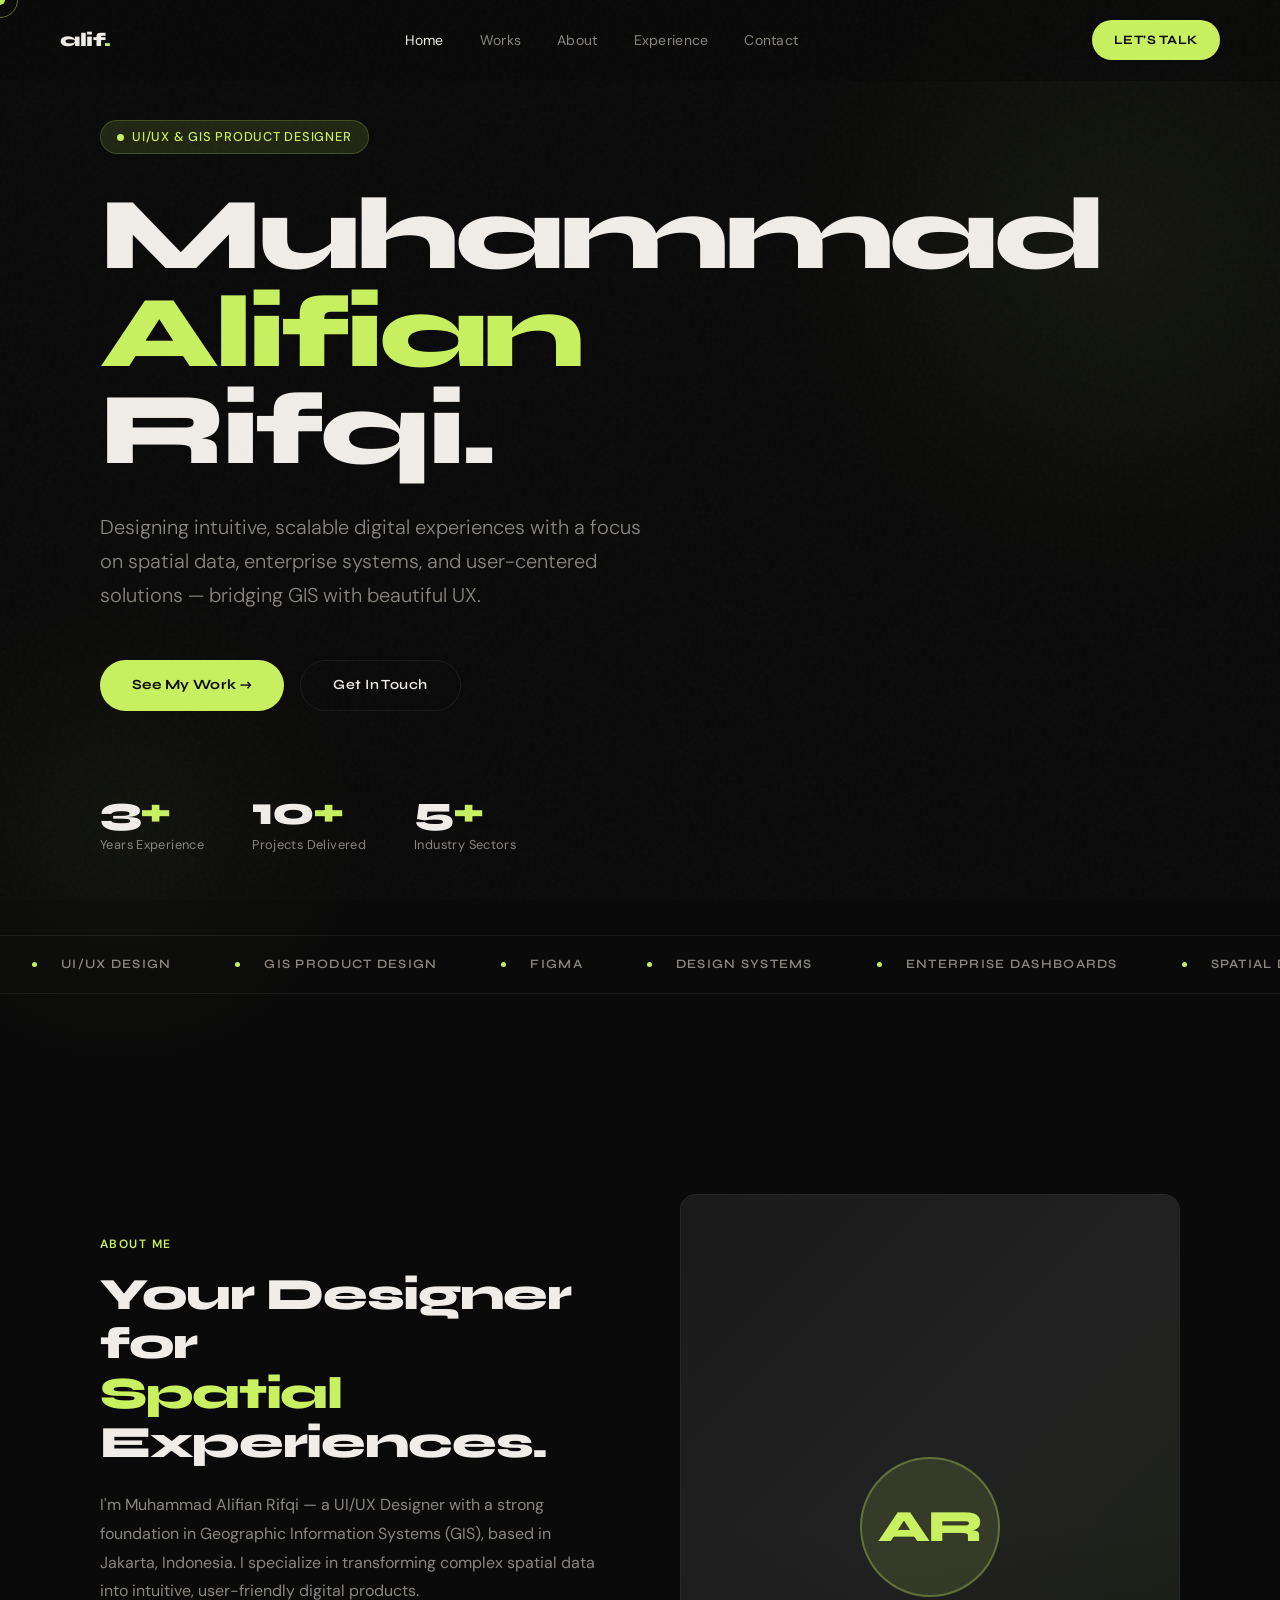
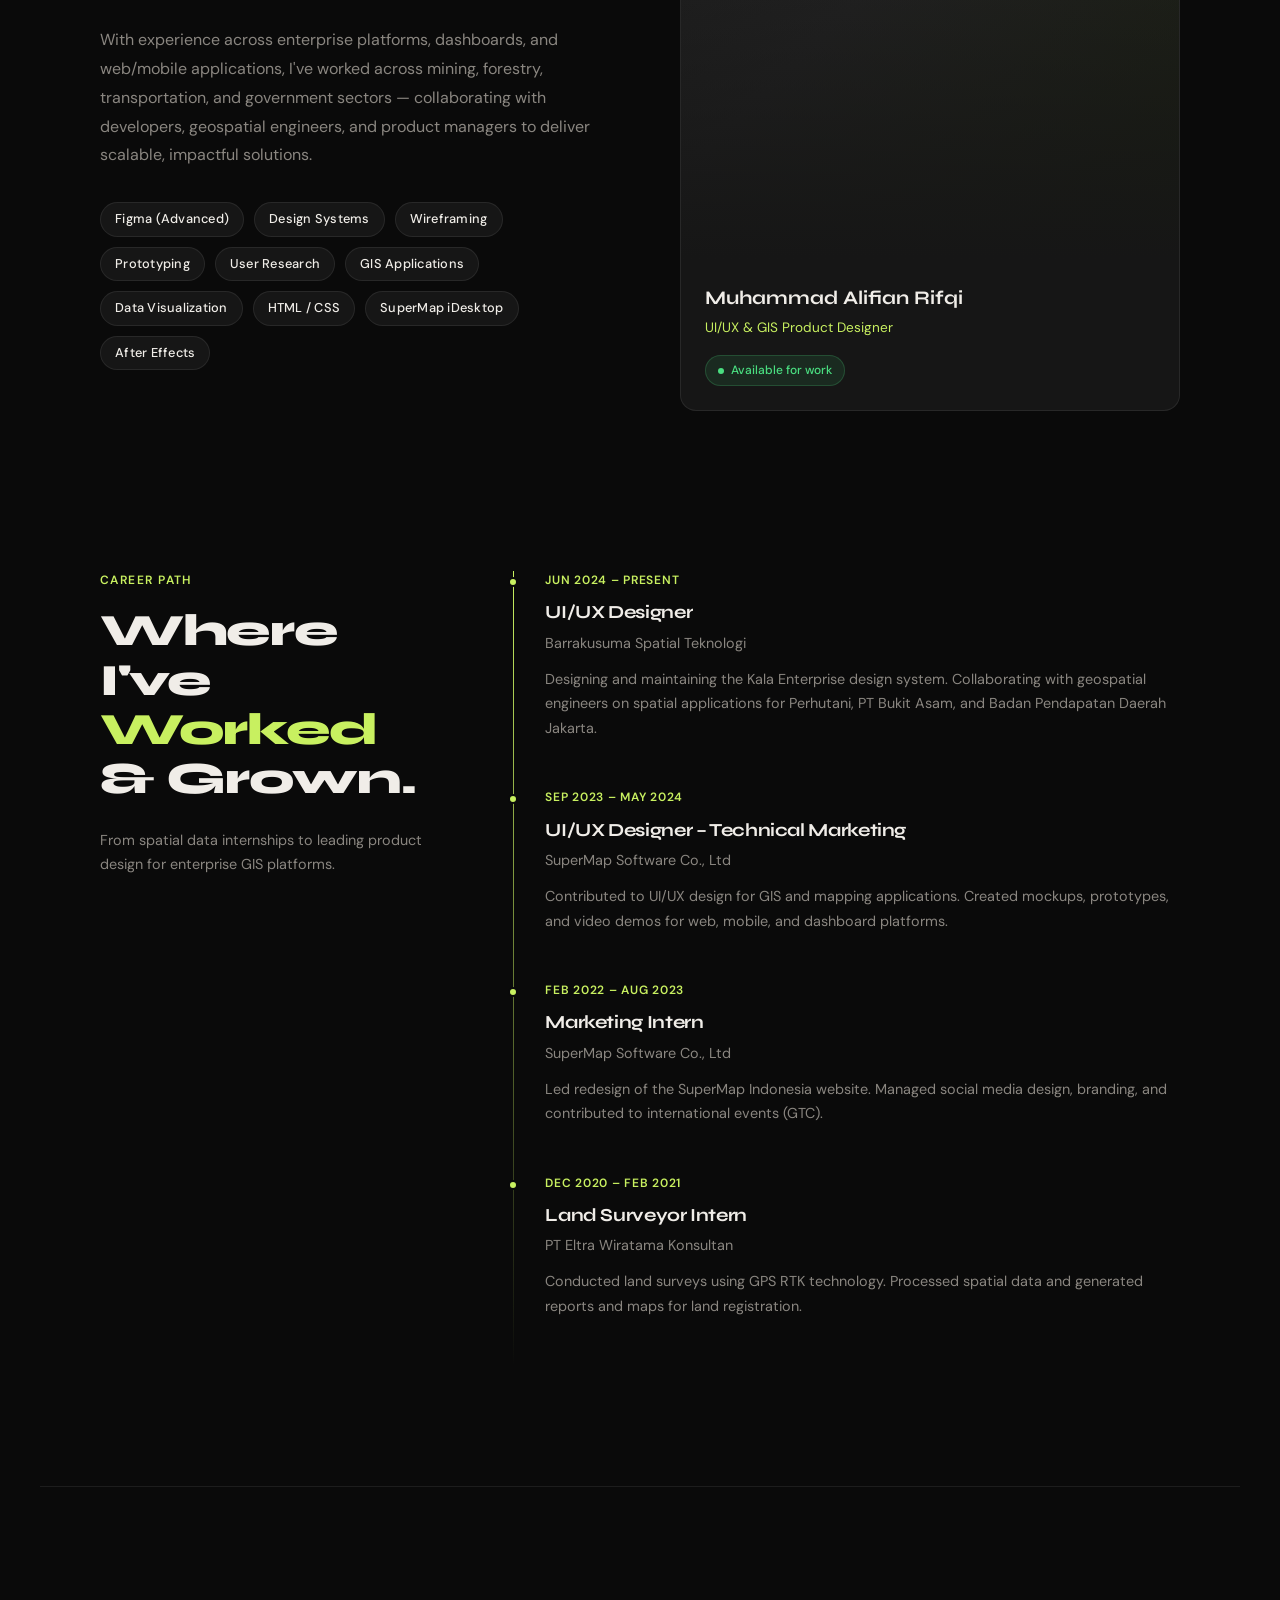
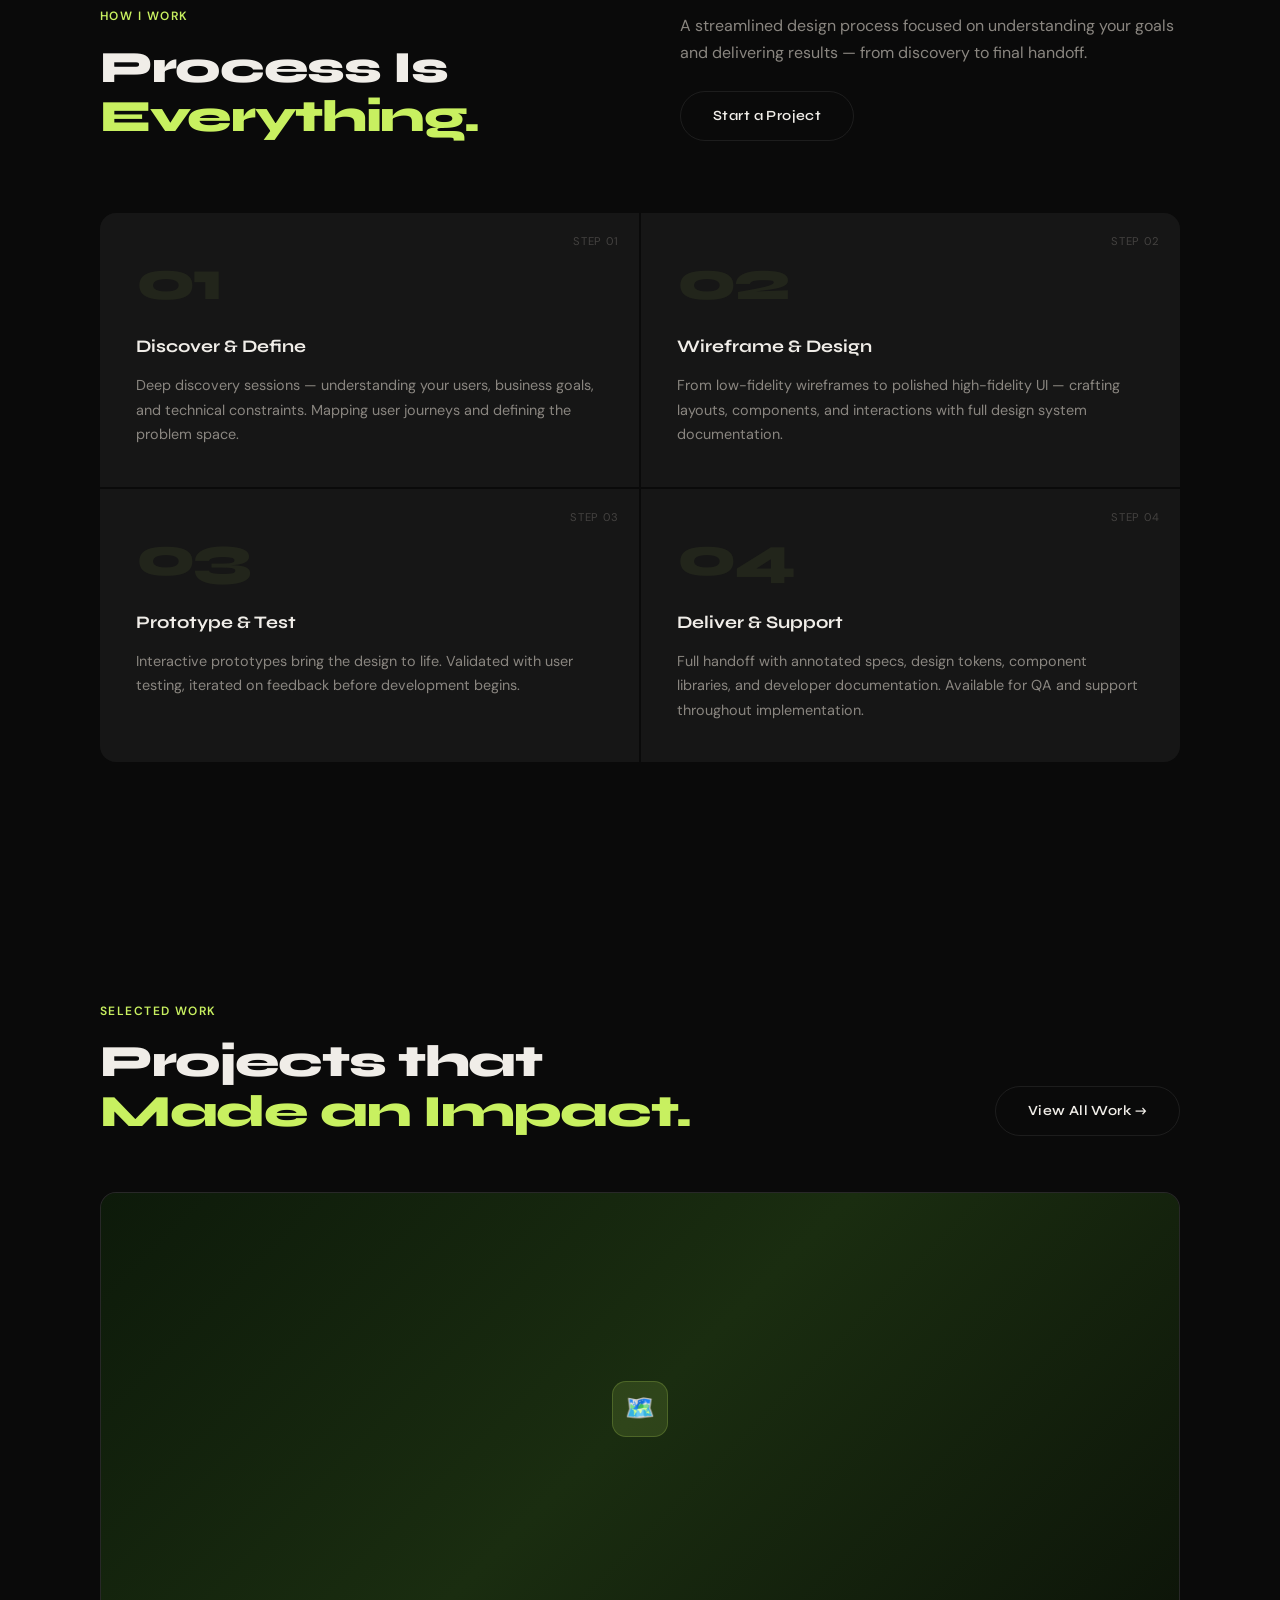
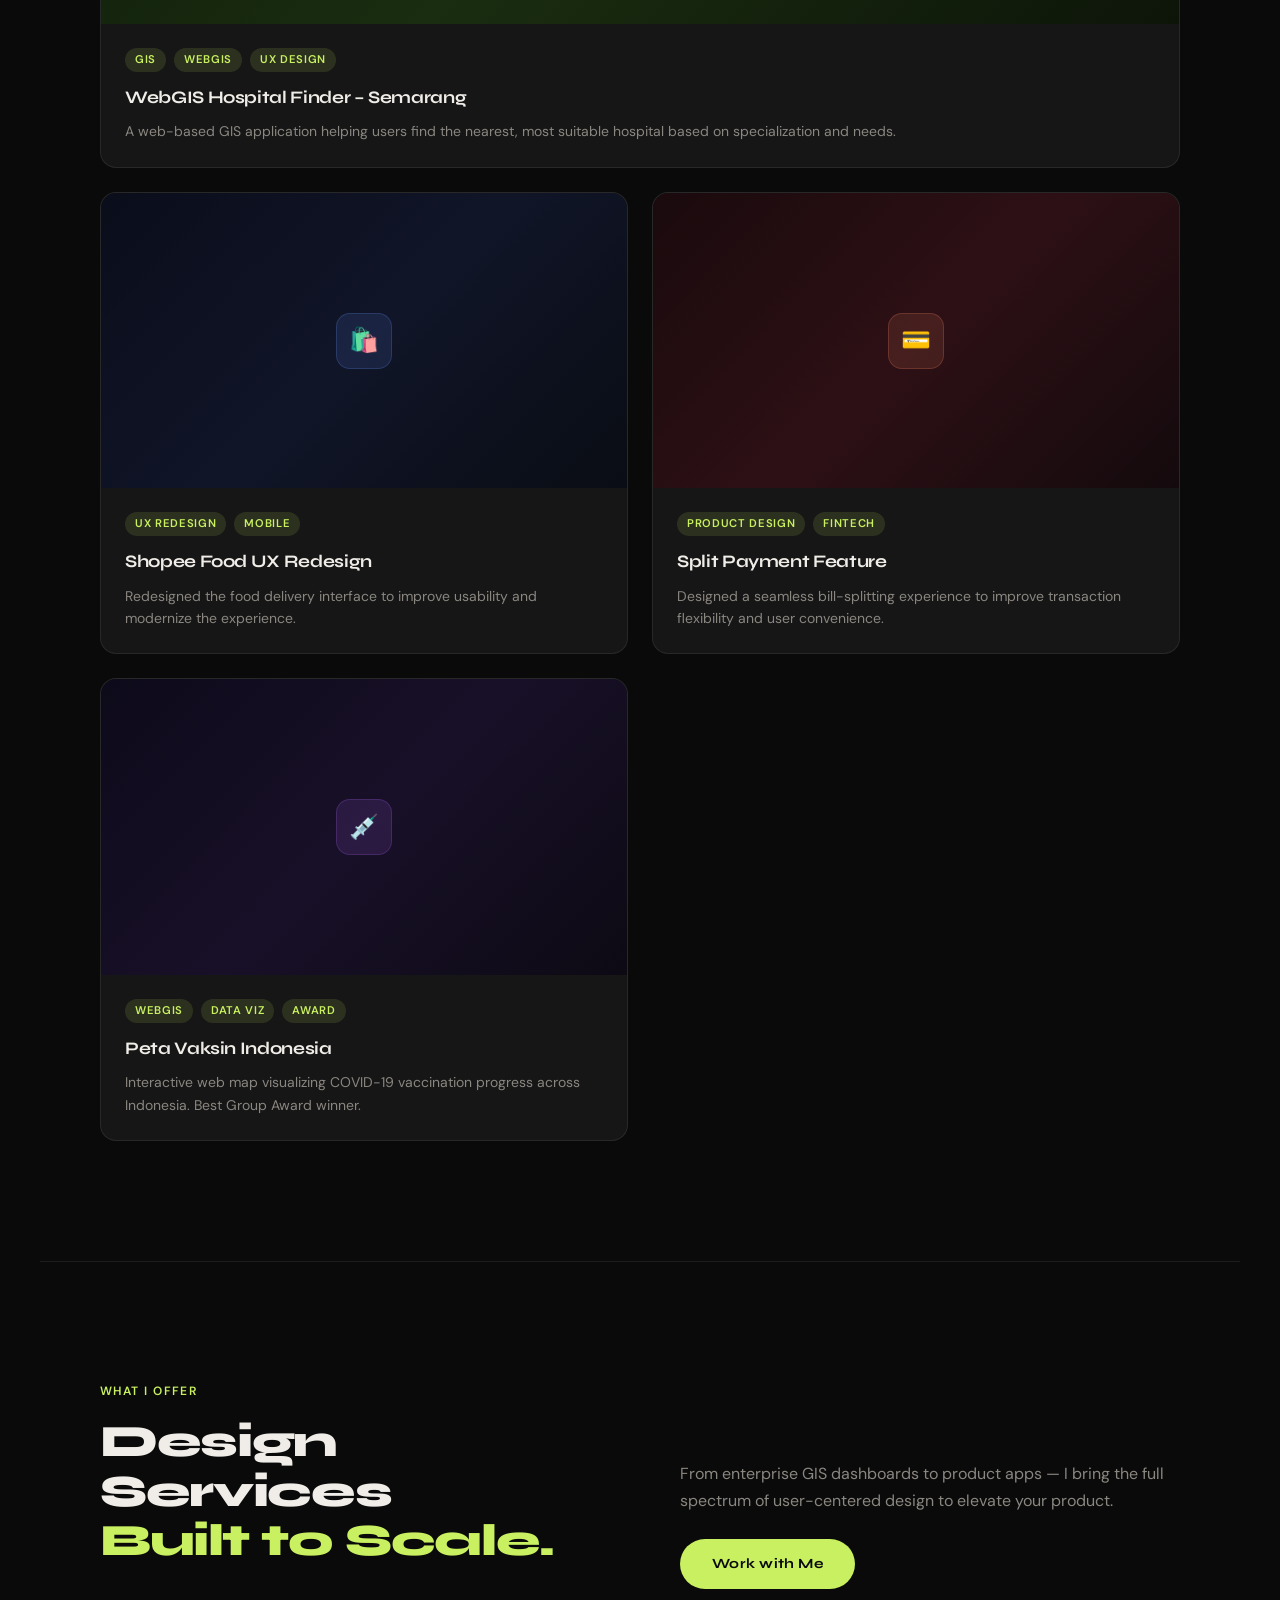
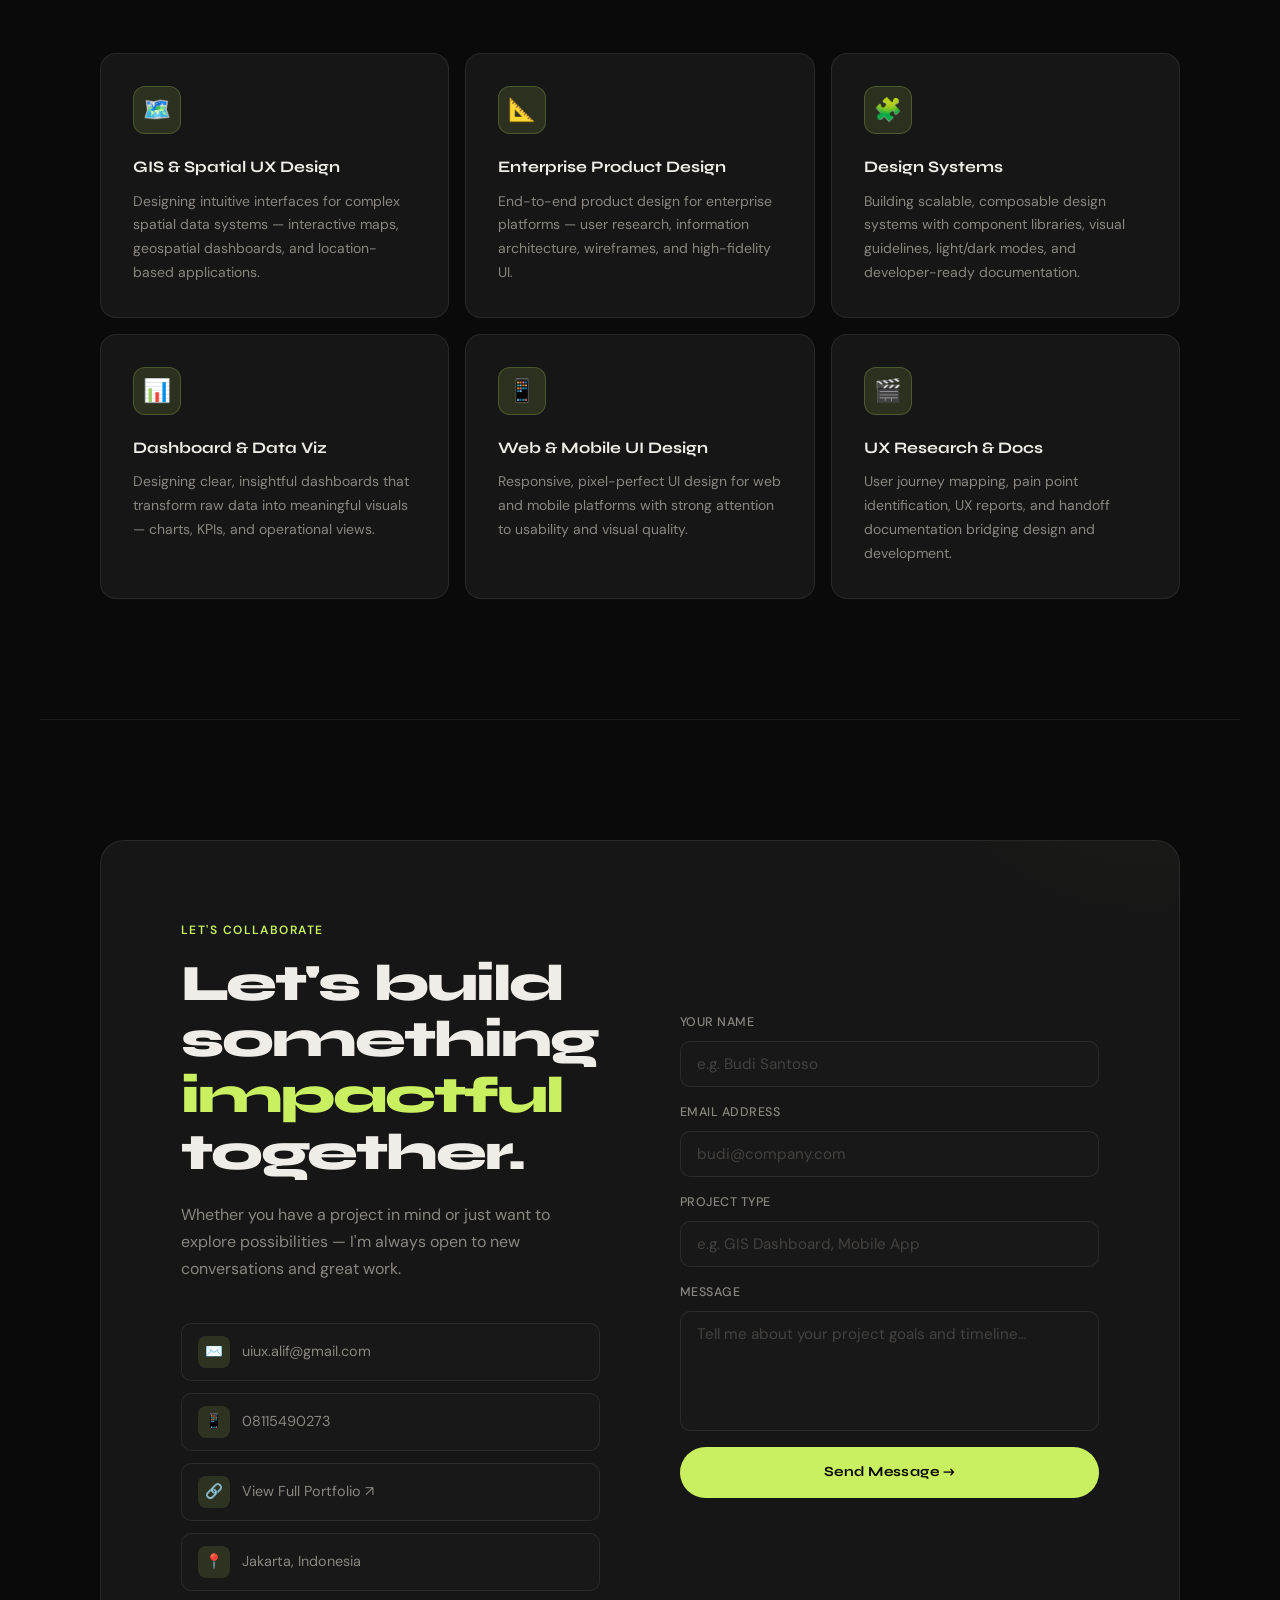
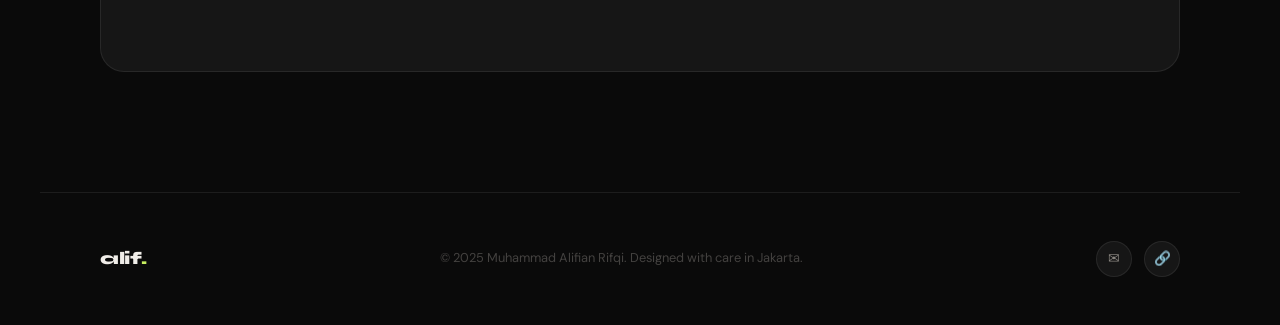
==== commit a1940d7f: "refactor: move styles to global CSS" ====
--- a/index.html
+++ b/index.html
@@ -4,224 +4,27 @@
   <meta charset="UTF-8" />
   <meta name="viewport" content="width=device-width, initial-scale=1.0" />
   <title>Alifian Rifqi – UI/UX & GIS Product Designer</title>
-  <meta name="description" content="Muhammad Alifian Rifqi – UI/UX Designer & GIS Product Designer based in Jakarta, Indonesia." />
+  <meta name="description" content="Muhammad Alifian Rifqi – UI/UX Designer & GIS Product Designer based in Jakarta, Indonesia. Designing intuitive, scalable digital experiences." />
   <link rel="preconnect" href="https://fonts.googleapis.com" />
   <link rel="preconnect" href="https://fonts.gstatic.com" crossorigin />
   <link href="https://fonts.googleapis.com/css2?family=Syne:wght@400;500;600;700;800&family=DM+Sans:ital,opsz,wght@0,9..40,300;0,9..40,400;0,9..40,500;1,9..40,300&display=swap" rel="stylesheet" />
-  <style>
-    :root {
-      --bg: #0a0a0a; --bg2: #111; --bg3: #181818;
-      --card: #161616; --border: rgba(255,255,255,0.08);
-      --border-h: rgba(255,255,255,0.16);
-      --text: #f0ede8; --muted: #8a8680; --dim: #444240;
-      --accent: #c8f060; --accent2: rgba(200,240,96,0.12);
-      --accent-glow: rgba(200,240,96,0.22);
-      --fd: 'Syne', sans-serif; --fb: 'DM Sans', sans-serif;
-      --r: 16px; --rs: 10px; --t: 0.32s cubic-bezier(0.25,0.46,0.45,0.94);
-    }
-    *, *::before, *::after { box-sizing: border-box; margin: 0; padding: 0; }
-    html { scroll-behavior: smooth; }
-    body { background: var(--bg); color: var(--text); font-family: var(--fb); font-size: 16px; line-height: 1.6; overflow-x: hidden; cursor: none; }
-
-    /* grain */
-    body::before { content:''; position:fixed; inset:0; background-image:url("data:image/svg+xml,%3Csvg viewBox='0 0 256 256' xmlns='http://www.w3.org/2000/svg'%3E%3Cfilter id='n'%3E%3CfeTurbulence type='fractalNoise' baseFrequency='0.9' numOctaves='4' stitchTiles='stitch'/%3E%3C/filter%3E%3Crect width='100%25' height='100%25' filter='url(%23n)'/%3E%3C/svg%3E"); opacity:0.025; pointer-events:none; z-index:9990; }
-
-    /* cursor */
-    .cur { position:fixed; width:10px; height:10px; background:var(--accent); border-radius:50%; pointer-events:none; z-index:9999; transform:translate(-50%,-50%); transition:width .2s,height .2s; mix-blend-mode:difference; }
-    .cur-r { position:fixed; width:36px; height:36px; border:1.5px solid var(--accent); border-radius:50%; pointer-events:none; z-index:9998; transform:translate(-50%,-50%); opacity:.45; }
-
-    /* nav */
-    nav { position:fixed; top:0; left:0; right:0; z-index:100; display:flex; align-items:center; justify-content:space-between; padding:20px 60px; background:rgba(10,10,10,0.75); backdrop-filter:blur(24px); border-bottom:1px solid transparent; transition:border-color .3s; }
-    nav.sc { border-color:var(--border); }
-    .n-logo { font-family:var(--fd); font-weight:800; font-size:1.2rem; letter-spacing:-.02em; color:var(--text); text-decoration:none; }
-    .n-logo span { color:var(--accent); }
-    .n-links { display:flex; gap:36px; list-style:none; }
-    .n-links a { font-size:.875rem; color:var(--muted); text-decoration:none; letter-spacing:.02em; transition:color var(--t); }
-    .n-links a:hover, .n-links a.active { color:var(--text); }
-    .n-cta { background:var(--accent); color:#0a0a0a; font-family:var(--fd); font-weight:700; font-size:.8rem; letter-spacing:.04em; text-transform:uppercase; text-decoration:none; padding:10px 22px; border-radius:100px; transition:background var(--t),transform var(--t); }
-    .n-cta:hover { background:#d9ff70; transform:translateY(-1px); }
-    .n-ham { display:none; flex-direction:column; gap:5px; background:none; border:none; cursor:pointer; padding:4px; }
-    .n-ham span { display:block; width:24px; height:1.5px; background:var(--text); transition:all .3s; }
-    .mob-menu { display:none; position:fixed; inset:0; background:var(--bg); z-index:99; flex-direction:column; align-items:center; justify-content:center; gap:32px; }
-    .mob-menu.open { display:flex; }
-    .mob-menu a { font-family:var(--fd); font-size:2rem; font-weight:700; color:var(--text); text-decoration:none; transition:color .2s; }
-    .mob-menu a:hover { color:var(--accent); }
-    .mob-close { position:absolute; top:24px; right:28px; background:none; border:none; cursor:pointer; font-size:1.8rem; color:var(--text); }
-
-    /* buttons */
-    .btn-p { background:var(--accent); color:#0a0a0a; font-family:var(--fd); font-weight:700; font-size:.875rem; letter-spacing:.03em; padding:14px 32px; border-radius:100px; text-decoration:none; border:none; cursor:pointer; display:inline-flex; align-items:center; gap:8px; transition:background var(--t),transform var(--t),box-shadow var(--t); }
-    .btn-p:hover { background:#d9ff70; transform:translateY(-2px); box-shadow:0 12px 40px var(--accent-glow); }
-    .btn-s { background:transparent; color:var(--text); font-family:var(--fd); font-weight:600; font-size:.875rem; letter-spacing:.03em; padding:13px 32px; border-radius:100px; text-decoration:none; border:1px solid var(--border); cursor:pointer; display:inline-flex; align-items:center; gap:8px; transition:border-color var(--t),background var(--t),transform var(--t); }
-    .btn-s:hover { border-color:var(--border-h); background:rgba(255,255,255,.04); transform:translateY(-2px); }
-
-    /* section */
-    section { padding:120px 60px; max-width:1200px; margin:0 auto; }
-    .eyebrow { font-size:.75rem; font-weight:600; letter-spacing:.12em; text-transform:uppercase; color:var(--accent); margin-bottom:16px; }
-    .sec-title { font-family:var(--fd); font-size:clamp(2rem,3.5vw,3rem); font-weight:800; line-height:1.1; letter-spacing:-.03em; margin-bottom:24px; }
-
-    /* ── HERO ── */
-    #hero { min-height:100vh; display:flex; flex-direction:column; justify-content:center; padding-top:120px; padding-bottom:80px; max-width:100%; position:relative; overflow:hidden; }
-    .h-inner { max-width:1200px; margin:0 auto; padding:0 60px; width:100%; position:relative; z-index:2; }
-    .h-badge { display:inline-flex; align-items:center; gap:8px; background:var(--accent2); border:1px solid rgba(200,240,96,.2); border-radius:100px; padding:6px 16px; margin-bottom:32px; font-size:.8rem; font-weight:500; color:var(--accent); letter-spacing:.06em; text-transform:uppercase; animation:fsu .8s ease both; }
-    .h-badge::before { content:''; width:7px; height:7px; background:var(--accent); border-radius:50%; animation:pulse 2s infinite; }
-    @keyframes pulse { 0%,100%{opacity:1;transform:scale(1)} 50%{opacity:.5;transform:scale(.85)} }
-    .h-hl { font-family:var(--fd); font-size:clamp(3.5rem,8vw,8rem); font-weight:800; line-height:.95; letter-spacing:-.04em; margin-bottom:8px; animation:fsu .9s .1s ease both; }
-    .h-hl .ac { color:var(--accent); }
-    .h-sub { font-size:clamp(1rem,1.8vw,1.25rem); font-weight:300; color:var(--muted); max-width:560px; margin:32px 0 48px; line-height:1.7; animation:fsu 1s .2s ease both; }
-    .h-ctas { display:flex; gap:16px; flex-wrap:wrap; animation:fsu 1s .3s ease both; }
-    .h-stats { display:flex; gap:48px; margin-top:80px; animation:fsu 1s .4s ease both; }
-    .stat-n { font-family:var(--fd); font-size:2.5rem; font-weight:800; letter-spacing:-.04em; line-height:1; }
-    .stat-n span { color:var(--accent); }
-    .stat-l { font-size:.8rem; color:var(--muted); margin-top:4px; letter-spacing:.03em; }
-    .h-blob { position:absolute; top:-10%; right:-15%; width:700px; height:700px; background:radial-gradient(circle,rgba(200,240,96,.06) 0%,transparent 70%); border-radius:50%; pointer-events:none; z-index:1; }
-    .h-blob2 { position:absolute; bottom:0; left:-10%; width:500px; height:500px; background:radial-gradient(circle,rgba(200,240,96,.04) 0%,transparent 70%); border-radius:50%; pointer-events:none; z-index:1; }
-    @keyframes fsu { from{opacity:0;transform:translateY(24px)} to{opacity:1;transform:none} }
-
-    /* marquee */
-    .mq-wrap { overflow:hidden; border-top:1px solid var(--border); border-bottom:1px solid var(--border); padding:18px 0; margin-top:80px; }
-    .mq-track { display:flex; animation:mq 28s linear infinite; white-space:nowrap; }
-    .mq-item { display:inline-flex; align-items:center; gap:24px; padding:0 32px; font-family:var(--fd); font-size:.8rem; font-weight:600; letter-spacing:.1em; text-transform:uppercase; color:var(--muted); }
-    .mq-dot { width:5px; height:5px; background:var(--accent); border-radius:50%; flex-shrink:0; }
-    @keyframes mq { from{transform:translateX(0)} to{transform:translateX(-50%)} }
-
-    /* about */
-    #about { display:grid; grid-template-columns:1fr 1fr; gap:80px; align-items:center; }
-    .sk-grid { display:flex; flex-wrap:wrap; gap:10px; }
-    .sk-pill { background:var(--card); border:1px solid var(--border); color:var(--text); font-size:.8rem; font-weight:500; padding:6px 14px; border-radius:100px; letter-spacing:.02em; transition:border-color var(--t),background var(--t),color var(--t); cursor:default; }
-    .sk-pill:hover { border-color:var(--accent); background:var(--accent2); color:var(--accent); }
-    .a-card { background:var(--card); border:1px solid var(--border); border-radius:var(--r); overflow:hidden; }
-    .a-card-img { width:100%; aspect-ratio:3/4; background:linear-gradient(135deg,#1a1a1a 0%,#222 50%,#1a1f10 100%); display:flex; align-items:center; justify-content:center; position:relative; overflow:hidden; }
-    .a-card-img::after { content:''; position:absolute; inset:0; background:linear-gradient(to bottom,transparent 50%,var(--card) 100%); }
-    .initials { width:140px; height:140px; border-radius:50%; background:var(--accent2); border:2px solid rgba(200,240,96,.3); display:flex; align-items:center; justify-content:center; font-family:var(--fd); font-size:2.8rem; font-weight:800; color:var(--accent); letter-spacing:-.04em; z-index:2; position:relative; }
-    .a-card-body { padding:24px; }
-    .a-card-name { font-family:var(--fd); font-size:1.2rem; font-weight:700; margin-bottom:4px; }
-    .a-card-role { font-size:.85rem; color:var(--accent); margin-bottom:16px; }
-    .avail { display:inline-flex; align-items:center; gap:7px; background:rgba(74,222,128,.1); border:1px solid rgba(74,222,128,.2); color:#4ade80; font-size:.75rem; font-weight:500; padding:5px 12px; border-radius:100px; }
-    .avail::before { content:''; width:6px; height:6px; background:#4ade80; border-radius:50%; animation:pulse 2s infinite; }
-
-    /* experience */
-    .exp-grid { display:grid; grid-template-columns:1fr 2fr; gap:80px; }
-    .timeline { display:flex; flex-direction:column; position:relative; }
-    .timeline::before { content:''; position:absolute; left:0; top:0; bottom:0; width:1px; background:linear-gradient(to bottom,var(--accent),transparent); }
-    .tl-item { padding:0 0 48px 32px; position:relative; opacity:0; transform:translateY(20px); transition:opacity .5s ease,transform .5s ease; }
-    .tl-item.visible { opacity:1; transform:none; }
-    .tl-dot { position:absolute; left:-5px; top:6px; width:10px; height:10px; background:var(--accent); border-radius:50%; border:2px solid var(--bg); }
-    .tl-period { font-size:.75rem; color:var(--accent); font-weight:600; letter-spacing:.06em; text-transform:uppercase; margin-bottom:8px; }
-    .tl-role { font-family:var(--fd); font-size:1.15rem; font-weight:700; letter-spacing:-.02em; margin-bottom:4px; }
-    .tl-co { font-size:.9rem; color:var(--muted); margin-bottom:12px; }
-    .tl-desc { font-size:.9rem; color:var(--muted); line-height:1.7; }
-
-    /* process */
-    #process { border-top:1px solid var(--border); }
-    .proc-hd { display:grid; grid-template-columns:1fr 1fr; gap:80px; margin-bottom:72px; align-items:end; }
-    .proc-steps { display:grid; grid-template-columns:1fr 1fr; gap:2px; }
-    .proc-card { background:var(--card); padding:40px 36px; position:relative; overflow:hidden; transition:background var(--t); }
-    .proc-card:hover { background:var(--bg3); }
-    .proc-card:nth-child(1) { border-radius:var(--r) 0 0 0; }
-    .proc-card:nth-child(2) { border-radius:0 var(--r) 0 0; }
-    .proc-card:nth-child(3) { border-radius:0 0 0 var(--r); }
-    .proc-card:nth-child(4) { border-radius:0 0 var(--r) 0; }
-    .proc-n { font-family:var(--fd); font-size:3.5rem; font-weight:800; letter-spacing:-.06em; color:rgba(200,240,96,.07); line-height:1; margin-bottom:24px; transition:color var(--t); }
-    .proc-card:hover .proc-n { color:rgba(200,240,96,.14); }
-    .proc-title { font-family:var(--fd); font-size:1.1rem; font-weight:700; margin-bottom:12px; }
-    .proc-desc { font-size:.9rem; color:var(--muted); line-height:1.7; }
-    .proc-tag { position:absolute; top:20px; right:20px; font-size:.7rem; color:var(--dim); letter-spacing:.08em; text-transform:uppercase; }
-
-    /* projects preview on homepage */
-    #proj-preview {}
-    .pp-hd { display:flex; align-items:flex-end; justify-content:space-between; margin-bottom:56px; gap:24px; }
-    .pp-grid { display:grid; grid-template-columns:1fr 1fr; gap:24px; }
-    .pc { background:var(--card); border:1px solid var(--border); border-radius:var(--r); overflow:hidden; position:relative; text-decoration:none; color:inherit; display:block; transition:border-color var(--t),transform var(--t); }
-    .pc:hover { border-color:var(--border-h); transform:translateY(-4px); }
-    .pc.feat { grid-column:1/-1; }
-    .pc-img { width:100%; aspect-ratio:16/9; display:flex; align-items:center; justify-content:center; position:relative; overflow:hidden; }
-    .pc.feat .pc-img { aspect-ratio:2.5/1; }
-    .bg1 { background:linear-gradient(135deg,#0d1a0a 0%,#1a2d10 50%,#0d1509 100%); }
-    .bg2 { background:linear-gradient(135deg,#0a0d1a 0%,#101528 50%,#0a0d14 100%); }
-    .bg3 { background:linear-gradient(135deg,#1a0a0d 0%,#2d1015 50%,#140a0d 100%); }
-    .bg4 { background:linear-gradient(135deg,#0d0a1a 0%,#181028 50%,#0d0a14 100%); }
-    .pc-icon { width:56px; height:56px; border-radius:14px; display:flex; align-items:center; justify-content:center; font-size:1.5rem; position:relative; z-index:2; }
-    .pc-body { padding:24px; }
-    .pc-tags { display:flex; gap:8px; flex-wrap:wrap; margin-bottom:12px; }
-    .pc-tag { font-size:.7rem; font-weight:600; letter-spacing:.06em; text-transform:uppercase; color:var(--accent); background:var(--accent2); padding:3px 10px; border-radius:100px; }
-    .pc-title { font-family:var(--fd); font-size:1.1rem; font-weight:700; letter-spacing:-.02em; margin-bottom:8px; }
-    .pc-desc { font-size:.875rem; color:var(--muted); line-height:1.6; }
-    .pc-arrow { position:absolute; top:20px; right:20px; width:32px; height:32px; background:var(--accent2); border:1px solid rgba(200,240,96,.2); border-radius:50%; display:flex; align-items:center; justify-content:center; color:var(--accent); font-size:.9rem; opacity:0; transform:translate(4px,-4px); transition:opacity var(--t),transform var(--t); }
-    .pc:hover .pc-arrow { opacity:1; transform:translate(0,0); }
-
-    /* services */
-    #services { border-top:1px solid var(--border); }
-    .svc-hd { display:grid; grid-template-columns:1fr 1fr; gap:80px; margin-bottom:64px; align-items:end; }
-    .svc-grid { display:grid; grid-template-columns:1fr 1fr 1fr; gap:16px; }
-    .svc-card { background:var(--card); border:1px solid var(--border); border-radius:var(--r); padding:32px; transition:border-color var(--t),background var(--t),transform var(--t); }
-    .svc-card:hover { border-color:rgba(200,240,96,.25); background:var(--bg3); transform:translateY(-4px); }
-    .svc-icon { width:48px; height:48px; background:var(--accent2); border:1px solid rgba(200,240,96,.2); border-radius:12px; display:flex; align-items:center; justify-content:center; font-size:1.4rem; margin-bottom:20px; }
-    .svc-title { font-family:var(--fd); font-size:1rem; font-weight:700; margin-bottom:10px; }
-    .svc-desc { font-size:.875rem; color:var(--muted); line-height:1.7; }
-
-    /* contact */
-    #contact { border-top:1px solid var(--border); }
-    .ct-inner { background:var(--card); border:1px solid var(--border); border-radius:24px; padding:80px; display:grid; grid-template-columns:1fr 1fr; gap:80px; align-items:center; position:relative; overflow:hidden; }
-    .ct-inner::before { content:''; position:absolute; top:-50%; right:-20%; width:500px; height:500px; background:radial-gradient(circle,rgba(200,240,96,.05) 0%,transparent 70%); border-radius:50%; pointer-events:none; }
-    .ct-big { font-family:var(--fd); font-size:clamp(2.5rem,4vw,3.5rem); font-weight:800; letter-spacing:-.04em; line-height:1.1; margin-bottom:20px; }
-    .ct-big .ac { color:var(--accent); }
-    .ct-sub { font-size:1rem; color:var(--muted); line-height:1.7; margin-bottom:40px; }
-    .ct-links { display:flex; flex-direction:column; gap:12px; }
-    .ct-link { display:flex; align-items:center; gap:12px; font-size:.9rem; color:var(--muted); text-decoration:none; padding:12px 16px; background:var(--bg3); border:1px solid var(--border); border-radius:var(--rs); transition:border-color var(--t),color var(--t),background var(--t); }
-    .ct-link:hover { border-color:rgba(200,240,96,.25); color:var(--text); background:var(--bg); }
-    .ct-link-ic { width:32px; height:32px; background:var(--accent2); border-radius:8px; display:flex; align-items:center; justify-content:center; font-size:.9rem; flex-shrink:0; }
-    .cf { display:flex; flex-direction:column; gap:16px; }
-    .fg { display:flex; flex-direction:column; gap:8px; }
-    .fl { font-size:.78rem; font-weight:500; letter-spacing:.04em; text-transform:uppercase; color:var(--muted); }
-    .fi, .fta { background:var(--bg3); border:1px solid var(--border); border-radius:var(--rs); color:var(--text); font-family:var(--fb); font-size:.95rem; padding:12px 16px; transition:border-color var(--t); outline:none; resize:none; }
-    .fi::placeholder, .fta::placeholder { color:var(--dim); }
-    .fi:focus, .fta:focus { border-color:rgba(200,240,96,.4); }
-    .fta { min-height:120px; }
-
-    /* footer */
-    footer { border-top:1px solid var(--border); padding:48px 60px; max-width:1200px; margin:0 auto; display:flex; align-items:center; justify-content:space-between; }
-    .ft-logo { font-family:var(--fd); font-weight:800; font-size:1.1rem; letter-spacing:-.02em; color:var(--text); text-decoration:none; }
-    .ft-logo span { color:var(--accent); }
-    .ft-copy { font-size:.8rem; color:var(--dim); }
-    .ft-soc { display:flex; gap:12px; }
-    .ft-s { width:36px; height:36px; background:var(--card); border:1px solid var(--border); border-radius:50%; display:flex; align-items:center; justify-content:center; text-decoration:none; color:var(--muted); font-size:.85rem; transition:border-color var(--t),color var(--t); }
-    .ft-s:hover { border-color:var(--accent); color:var(--accent); }
-
-    /* reveal */
-    .rv { opacity:0; transform:translateY(28px); transition:opacity .6s ease,transform .6s ease; }
-    .rv.visible { opacity:1; transform:none; }
-    .d1{transition-delay:.1s} .d2{transition-delay:.2s} .d3{transition-delay:.3s} .d4{transition-delay:.4s}
-
-    /* responsive */
-    @media(max-width:1024px){
-      nav{padding:20px 32px;} .n-links,.n-cta{display:none;} .n-ham{display:flex;}
-      section{padding:80px 32px;} .h-inner{padding:0 32px;}
-      #about{grid-template-columns:1fr;gap:48px;} .a-right{order:-1;} .a-card-img{aspect-ratio:3/1.5;}
-      .exp-grid{grid-template-columns:1fr;gap:40px;}
-      .proc-hd{grid-template-columns:1fr;gap:24px;} .proc-steps{grid-template-columns:1fr 1fr;}
-      .pp-grid{grid-template-columns:1fr;} .pc.feat{grid-column:unset;}
-      .svc-hd{grid-template-columns:1fr;gap:24px;} .svc-grid{grid-template-columns:1fr 1fr;}
-      .ct-inner{grid-template-columns:1fr;gap:48px;padding:48px 32px;}
-      footer{flex-direction:column;gap:24px;text-align:center;padding:40px 32px;}
-    }
-    @media(max-width:640px){
-      .h-hl{font-size:3rem;} .h-stats{gap:28px;}
-      .proc-steps{grid-template-columns:1fr;} .svc-grid{grid-template-columns:1fr;}
-    }
-  </style>
+  <link rel="stylesheet" href="/assets/style.css" />
 </head>
 <body>
+
   <div class="cur" id="cur"></div>
   <div class="cur-r" id="curR"></div>
 
+  <!-- Mobile Menu -->
   <div class="mob-menu" id="mobMenu">
     <button class="mob-close" id="mobClose">✕</button>
     <a href="index.html" onclick="closeMob()">Home</a>
     <a href="works.html" onclick="closeMob()">Works</a>
-    <a href="#about" onclick="closeMob()">About</a>
+    <a href="#about"   onclick="closeMob()">About</a>
     <a href="#contact" onclick="closeMob()">Contact</a>
   </div>
 
+  <!-- Nav -->
   <nav id="nav">
     <a href="index.html" class="n-logo">alif<span>.</span></a>
     <ul class="n-links">
@@ -235,9 +38,10 @@
     <button class="n-ham" id="ham"><span></span><span></span><span></span></button>
   </nav>
 
-  <!-- HERO -->
+  <!-- ── HERO ── -->
   <div id="hero">
-    <div class="h-blob"></div><div class="h-blob2"></div>
+    <div class="h-blob"></div>
+    <div class="h-blob2"></div>
     <div class="h-inner">
       <div class="h-badge">UI/UX &amp; GIS Product Designer</div>
       <h1 class="h-hl">
@@ -248,7 +52,7 @@
       <p class="h-sub">Designing intuitive, scalable digital experiences with a focus on spatial data, enterprise systems, and user-centered solutions — bridging GIS with beautiful UX.</p>
       <div class="h-ctas">
         <a href="works.html" class="btn-p">See My Work →</a>
-        <a href="#contact" class="btn-s">Get In Touch</a>
+        <a href="#contact"  class="btn-s">Get In Touch</a>
       </div>
       <div class="h-stats">
         <div><div class="stat-n">3<span>+</span></div><div class="stat-l">Years Experience</div></div>
@@ -256,6 +60,7 @@
         <div><div class="stat-n">5<span>+</span></div><div class="stat-l">Industry Sectors</div></div>
       </div>
     </div>
+    <!-- Marquee -->
     <div class="mq-wrap">
       <div class="mq-track">
         <span class="mq-item"><span class="mq-dot"></span>UI/UX Design</span>
@@ -278,7 +83,7 @@
     </div>
   </div>
 
-  <!-- ABOUT -->
+  <!-- ── ABOUT ── -->
   <section id="about">
     <div class="about-left">
       <p class="eyebrow rv">About Me</p>
@@ -286,17 +91,21 @@
       <p class="rv d2" style="color:var(--muted);font-size:1rem;line-height:1.8;margin-bottom:20px;">I'm Muhammad Alifian Rifqi — a UI/UX Designer with a strong foundation in Geographic Information Systems (GIS), based in Jakarta, Indonesia. I specialize in transforming complex spatial data into intuitive, user-friendly digital products.</p>
       <p class="rv d2" style="color:var(--muted);font-size:1rem;line-height:1.8;margin-bottom:32px;">With experience across enterprise platforms, dashboards, and web/mobile applications, I've worked across mining, forestry, transportation, and government sectors — collaborating with developers, geospatial engineers, and product managers to deliver scalable, impactful solutions.</p>
       <div class="sk-grid rv d3">
-        <span class="sk-pill">Figma (Advanced)</span><span class="sk-pill">Design Systems</span>
-        <span class="sk-pill">Wireframing</span><span class="sk-pill">Prototyping</span>
-        <span class="sk-pill">User Research</span><span class="sk-pill">GIS Applications</span>
-        <span class="sk-pill">Data Visualization</span><span class="sk-pill">HTML / CSS</span>
-        <span class="sk-pill">SuperMap iDesktop</span><span class="sk-pill">After Effects</span>
+        <span class="sk-pill">Figma (Advanced)</span>
+        <span class="sk-pill">Design Systems</span>
+        <span class="sk-pill">Wireframing</span>
+        <span class="sk-pill">Prototyping</span>
+        <span class="sk-pill">User Research</span>
+        <span class="sk-pill">GIS Applications</span>
+        <span class="sk-pill">Data Visualization</span>
+        <span class="sk-pill">HTML / CSS</span>
+        <span class="sk-pill">SuperMap iDesktop</span>
+        <span class="sk-pill">After Effects</span>
       </div>
     </div>
     <div class="a-right rv d2">
       <div class="a-card">
-        <!-- <div class="a-card-img"><div class="initials">AR</div></div> -->
-         <img src="/assets/images/profile.jpeg" style="width:100%;height:100%;object-fit:cover;" />
+        <div class="a-card-img"><div class="initials">AR</div></div>
         <div class="a-card-body">
           <div class="a-card-name">Muhammad Alifian Rifqi</div>
           <div class="a-card-role">UI/UX &amp; GIS Product Designer</div>
@@ -306,34 +115,38 @@
     </div>
   </section>
 
-  <!-- EXPERIENCE -->
+  <!-- ── EXPERIENCE ── -->
   <section id="experience" style="padding-top:40px;">
     <div class="exp-grid">
       <div>
         <p class="eyebrow rv">Career Path</p>
-        <h2 class="sec-title rv d1">Where I've<br><span class="ac">Worked</span><br>& Grown.</h2>
+        <h2 class="sec-title rv d1">Where I've<br><span class="ac">Worked</span><br>&amp; Grown.</h2>
         <p class="rv d2" style="color:var(--muted);font-size:.9rem;line-height:1.7;margin-top:16px;">From spatial data internships to leading product design for enterprise GIS platforms.</p>
       </div>
       <div class="timeline">
-        <div class="tl-item"><div class="tl-dot"></div>
+        <div class="tl-item">
+          <div class="tl-dot"></div>
           <div class="tl-period">Jun 2024 – Present</div>
           <div class="tl-role">UI/UX Designer</div>
           <div class="tl-co">Barrakusuma Spatial Teknologi</div>
-          <div class="tl-desc">Designing and maintaining the Kala Enterprise design system. Collaborating with geospatial engineers on spatial applications for clients including Perhutani, PT Bukit Asam, and Badan Pendapatan Daerah Jakarta.</div>
-        </div>
-        <div class="tl-item"><div class="tl-dot"></div>
+          <div class="tl-desc">Designing and maintaining the Kala Enterprise design system. Collaborating with geospatial engineers on spatial applications for Perhutani, PT Bukit Asam, and Badan Pendapatan Daerah Jakarta.</div>
+        </div>
+        <div class="tl-item">
+          <div class="tl-dot"></div>
           <div class="tl-period">Sep 2023 – May 2024</div>
           <div class="tl-role">UI/UX Designer – Technical Marketing</div>
           <div class="tl-co">SuperMap Software Co., Ltd</div>
           <div class="tl-desc">Contributed to UI/UX design for GIS and mapping applications. Created mockups, prototypes, and video demos for web, mobile, and dashboard platforms.</div>
         </div>
-        <div class="tl-item"><div class="tl-dot"></div>
+        <div class="tl-item">
+          <div class="tl-dot"></div>
           <div class="tl-period">Feb 2022 – Aug 2023</div>
           <div class="tl-role">Marketing Intern</div>
           <div class="tl-co">SuperMap Software Co., Ltd</div>
           <div class="tl-desc">Led redesign of the SuperMap Indonesia website. Managed social media design, branding, and contributed to international events (GTC).</div>
         </div>
-        <div class="tl-item"><div class="tl-dot"></div>
+        <div class="tl-item">
+          <div class="tl-dot"></div>
           <div class="tl-period">Dec 2020 – Feb 2021</div>
           <div class="tl-role">Land Surveyor Intern</div>
           <div class="tl-co">PT Eltra Wiratama Konsultan</div>
@@ -343,7 +156,7 @@
     </div>
   </section>
 
-  <!-- PROCESS -->
+  <!-- ── PROCESS ── -->
   <section id="process">
     <div class="proc-hd">
       <div>
@@ -356,14 +169,14 @@
       </div>
     </div>
     <div class="proc-steps rv">
-      <div class="proc-card"><div class="proc-n">01</div><div class="proc-tag">Step 01</div><div class="proc-title">Discover & Define</div><div class="proc-desc">Deep discovery sessions — understanding your users, business goals, and technical constraints. Mapping user journeys and defining the problem space.</div></div>
-      <div class="proc-card"><div class="proc-n">02</div><div class="proc-tag">Step 02</div><div class="proc-title">Wireframe & Design</div><div class="proc-desc">From low-fidelity wireframes to polished high-fidelity UI — crafting layouts, components, and interactions with full design system documentation.</div></div>
-      <div class="proc-card"><div class="proc-n">03</div><div class="proc-tag">Step 03</div><div class="proc-title">Prototype & Test</div><div class="proc-desc">Interactive prototypes bring the design to life. Validated with user testing, iterated on feedback, ensuring every interaction feels natural before development.</div></div>
-      <div class="proc-card"><div class="proc-n">04</div><div class="proc-tag">Step 04</div><div class="proc-title">Deliver & Support</div><div class="proc-desc">Full handoff with annotated specs, design tokens, component libraries, and developer documentation. Available for QA and support throughout implementation.</div></div>
-    </div>
-  </section>
-
-  <!-- FEATURED PROJECTS PREVIEW -->
+      <div class="proc-card"><div class="proc-n">01</div><div class="proc-tag">Step 01</div><div class="proc-title">Discover &amp; Define</div><div class="proc-desc">Deep discovery sessions — understanding your users, business goals, and technical constraints. Mapping user journeys and defining the problem space.</div></div>
+      <div class="proc-card"><div class="proc-n">02</div><div class="proc-tag">Step 02</div><div class="proc-title">Wireframe &amp; Design</div><div class="proc-desc">From low-fidelity wireframes to polished high-fidelity UI — crafting layouts, components, and interactions with full design system documentation.</div></div>
+      <div class="proc-card"><div class="proc-n">03</div><div class="proc-tag">Step 03</div><div class="proc-title">Prototype &amp; Test</div><div class="proc-desc">Interactive prototypes bring the design to life. Validated with user testing, iterated on feedback before development begins.</div></div>
+      <div class="proc-card"><div class="proc-n">04</div><div class="proc-tag">Step 04</div><div class="proc-title">Deliver &amp; Support</div><div class="proc-desc">Full handoff with annotated specs, design tokens, component libraries, and developer documentation. Available for QA and support throughout implementation.</div></div>
+    </div>
+  </section>
+
+  <!-- ── FEATURED PROJECTS ── -->
   <section id="proj-preview">
     <div class="pp-hd">
       <div>
@@ -374,13 +187,11 @@
     </div>
     <div class="pp-grid">
       <a href="projects/webgis-hospital.html" class="pc feat rv">
-        <div class="pc-img bg1">
-          <img src="/assets/images/1.png" style="width:100%;height:100%;object-fit:cover;" /></div>
-          
+        <div class="pc-img bg1"><div class="pc-icon" style="background:rgba(200,240,96,.12);border:1px solid rgba(200,240,96,.2);">🗺️</div></div>
         <div class="pc-body">
           <div class="pc-tags"><span class="pc-tag">GIS</span><span class="pc-tag">WebGIS</span><span class="pc-tag">UX Design</span></div>
           <div class="pc-title">WebGIS Hospital Finder – Semarang</div>
-          <div class="pc-desc">A web-based GIS application helping users find the nearest and most suitable hospital based on specialization and needs.</div>
+          <div class="pc-desc">A web-based GIS application helping users find the nearest, most suitable hospital based on specialization and needs.</div>
         </div>
         <div class="pc-arrow">↗</div>
       </a>
@@ -414,7 +225,7 @@
     </div>
   </section>
 
-  <!-- SERVICES -->
+  <!-- ── SERVICES ── -->
   <section id="services">
     <div class="svc-hd">
       <div>
@@ -427,16 +238,16 @@
       </div>
     </div>
     <div class="svc-grid">
-      <div class="svc-card rv"><div class="svc-icon">🗺️</div><div class="svc-title">GIS & Spatial UX Design</div><div class="svc-desc">Designing intuitive interfaces for complex spatial data systems — interactive maps, geospatial dashboards, and location-based applications.</div></div>
+      <div class="svc-card rv"><div class="svc-icon">🗺️</div><div class="svc-title">GIS &amp; Spatial UX Design</div><div class="svc-desc">Designing intuitive interfaces for complex spatial data systems — interactive maps, geospatial dashboards, and location-based applications.</div></div>
       <div class="svc-card rv d1"><div class="svc-icon">📐</div><div class="svc-title">Enterprise Product Design</div><div class="svc-desc">End-to-end product design for enterprise platforms — user research, information architecture, wireframes, and high-fidelity UI.</div></div>
       <div class="svc-card rv d2"><div class="svc-icon">🧩</div><div class="svc-title">Design Systems</div><div class="svc-desc">Building scalable, composable design systems with component libraries, visual guidelines, light/dark modes, and developer-ready documentation.</div></div>
-      <div class="svc-card rv d1"><div class="svc-icon">📊</div><div class="svc-title">Dashboard & Data Viz</div><div class="svc-desc">Designing clear, insightful dashboards that transform raw data into meaningful visuals — charts, KPIs, and operational views.</div></div>
-      <div class="svc-card rv d2"><div class="svc-icon">📱</div><div class="svc-title">Web & Mobile UI Design</div><div class="svc-desc">Responsive, pixel-perfect UI design for web and mobile platforms with strong attention to usability and visual quality.</div></div>
-      <div class="svc-card rv d3"><div class="svc-icon">🎬</div><div class="svc-title">UX Research & Docs</div><div class="svc-desc">User journey mapping, pain point identification, UX reports, and handoff documentation bridging design and development.</div></div>
-    </div>
-  </section>
-
-  <!-- CONTACT -->
+      <div class="svc-card rv d1"><div class="svc-icon">📊</div><div class="svc-title">Dashboard &amp; Data Viz</div><div class="svc-desc">Designing clear, insightful dashboards that transform raw data into meaningful visuals — charts, KPIs, and operational views.</div></div>
+      <div class="svc-card rv d2"><div class="svc-icon">📱</div><div class="svc-title">Web &amp; Mobile UI Design</div><div class="svc-desc">Responsive, pixel-perfect UI design for web and mobile platforms with strong attention to usability and visual quality.</div></div>
+      <div class="svc-card rv d3"><div class="svc-icon">🎬</div><div class="svc-title">UX Research &amp; Docs</div><div class="svc-desc">User journey mapping, pain point identification, UX reports, and handoff documentation bridging design and development.</div></div>
+    </div>
+  </section>
+
+  <!-- ── CONTACT ── -->
   <section id="contact">
     <div class="ct-inner">
       <div>
@@ -446,7 +257,7 @@
         <div class="ct-links">
           <a href="mailto:uiux.alif@gmail.com" class="ct-link"><div class="ct-link-ic">✉️</div>uiux.alif@gmail.com</a>
           <a href="tel:08115490273" class="ct-link"><div class="ct-link-ic">📱</div>08115490273</a>
-          <a href="https://bit.ly/Alifian-UIUX-Portfolio" target="_blank" class="ct-link"><div class="ct-link-ic">🔗</div>View Full Portfolio ↗</a>
+          <a href="https://bit.ly/Alifian-UIUX-Portfolio" target="_blank" rel="noopener" class="ct-link"><div class="ct-link-ic">🔗</div>View Full Portfolio ↗</a>
           <div class="ct-link" style="cursor:default;"><div class="ct-link-ic">📍</div>Jakarta, Indonesia</div>
         </div>
       </div>
@@ -464,8 +275,8 @@
     <a href="index.html" class="ft-logo">alif<span>.</span></a>
     <div class="ft-copy">© 2025 Muhammad Alifian Rifqi. Designed with care in Jakarta.</div>
     <div class="ft-soc">
-      <a href="mailto:uiux.alif@gmail.com" class="ft-s" title="Email">✉</a>
-      <a href="https://bit.ly/Alifian-UIUX-Portfolio" target="_blank" class="ft-s" title="Portfolio">🔗</a>
+      <a href="mailto:uiux.alif@gmail.com" class="ft-s">✉</a>
+      <a href="https://bit.ly/Alifian-UIUX-Portfolio" target="_blank" rel="noopener" class="ft-s">🔗</a>
     </div>
   </footer>
 
@@ -473,7 +284,7 @@
     const cur=document.getElementById('cur'),curR=document.getElementById('curR');
     let mx=0,my=0,rx=0,ry=0;
     document.addEventListener('mousemove',e=>{mx=e.clientX;my=e.clientY;cur.style.left=mx+'px';cur.style.top=my+'px';});
-    (function animR(){rx+=(mx-rx)*.12;ry+=(my-ry)*.12;curR.style.left=rx+'px';curR.style.top=ry+'px';requestAnimationFrame(animR);})();
+    (function a(){rx+=(mx-rx)*.12;ry+=(my-ry)*.12;curR.style.left=rx+'px';curR.style.top=ry+'px';requestAnimationFrame(a);})();
     document.querySelectorAll('a,button,.pc,.svc-card').forEach(el=>{
       el.addEventListener('mouseenter',()=>{cur.style.width='16px';cur.style.height='16px';curR.style.width='48px';curR.style.height='48px';curR.style.opacity='.8';});
       el.addEventListener('mouseleave',()=>{cur.style.width='10px';cur.style.height='10px';curR.style.width='36px';curR.style.height='36px';curR.style.opacity='.45';});
@@ -483,7 +294,7 @@
     document.getElementById('ham').addEventListener('click',()=>document.getElementById('mobMenu').classList.add('open'));
     document.getElementById('mobClose').addEventListener('click',()=>document.getElementById('mobMenu').classList.remove('open'));
     function closeMob(){document.getElementById('mobMenu').classList.remove('open');}
-    const obs=new IntersectionObserver(entries=>entries.forEach(e=>e.isIntersecting&&e.target.classList.add('visible')),{threshold:.1,rootMargin:'0px 0px -60px 0px'});
+    const obs=new IntersectionObserver(e=>e.forEach(en=>{if(en.isIntersecting)en.target.classList.add('visible');}),{threshold:.1,rootMargin:'0px 0px -60px 0px'});
     document.querySelectorAll('.rv,.tl-item').forEach((el,i)=>{if(el.classList.contains('tl-item'))el.style.transitionDelay=`${i*.1}s`;obs.observe(el);});
     document.getElementById('fsend').addEventListener('click',e=>{
       const n=document.getElementById('name').value,em=document.getElementById('email').value,p=document.getElementById('proj').value,m=document.getElementById('msg').value;
--- a/assets/style.css
+++ b/assets/style.css
@@ -0,0 +1,979 @@
+/* ============================================================
+   ALIFIAN RIFQI — PORTFOLIO
+   style.css  |  Master stylesheet for all pages
+   ============================================================ */
+
+/* ── Reset & Root ── */
+:root {
+  --bg:    #0a0a0a;
+  --bg2:   #111111;
+  --bg3:   #181818;
+  --card:  #161616;
+  --border:   rgba(255, 255, 255, 0.08);
+  --border-h: rgba(255, 255, 255, 0.16);
+  --text:   #f0ede8;
+  --muted:  #8a8680;
+  --dim:    #444240;
+  --accent:      #c8f060;
+  --accent2:     rgba(200, 240, 96, 0.12);
+  --accent-glow: rgba(200, 240, 96, 0.22);
+  --fd: 'Syne', sans-serif;
+  --fb: 'DM Sans', sans-serif;
+  --r:  16px;
+  --rs: 10px;
+  --t:  0.32s cubic-bezier(0.25, 0.46, 0.45, 0.94);
+}
+
+*, *::before, *::after { box-sizing: border-box; margin: 0; padding: 0; }
+html  { scroll-behavior: smooth; }
+body  {
+  background: var(--bg);
+  color: var(--text);
+  font-family: var(--fb);
+  font-size: 16px;
+  line-height: 1.6;
+  overflow-x: hidden;
+  cursor: none;
+}
+
+/* Grain overlay */
+body::before {
+  content: '';
+  position: fixed; inset: 0;
+  background-image: url("data:image/svg+xml,%3Csvg viewBox='0 0 256 256' xmlns='http://www.w3.org/2000/svg'%3E%3Cfilter id='n'%3E%3CfeTurbulence type='fractalNoise' baseFrequency='0.9' numOctaves='4' stitchTiles='stitch'/%3E%3C/filter%3E%3Crect width='100%25' height='100%25' filter='url(%23n)'/%3E%3C/svg%3E");
+  opacity: 0.025;
+  pointer-events: none;
+  z-index: 9990;
+}
+
+
+/* ============================================================
+   CURSOR
+   ============================================================ */
+.cur {
+  position: fixed;
+  width: 10px; height: 10px;
+  background: var(--accent);
+  border-radius: 50%;
+  pointer-events: none;
+  z-index: 9999;
+  transform: translate(-50%, -50%);
+  transition: width .2s, height .2s;
+  mix-blend-mode: difference;
+}
+.cur-r {
+  position: fixed;
+  width: 36px; height: 36px;
+  border: 1.5px solid var(--accent);
+  border-radius: 50%;
+  pointer-events: none;
+  z-index: 9998;
+  transform: translate(-50%, -50%);
+  opacity: .45;
+}
+
+
+/* ============================================================
+   NAVIGATION
+   ============================================================ */
+nav {
+  position: fixed; top: 0; left: 0; right: 0;
+  z-index: 100;
+  display: flex; align-items: center; justify-content: space-between;
+  padding: 20px 60px;
+  background: rgba(10, 10, 10, 0.75);
+  backdrop-filter: blur(24px);
+  -webkit-backdrop-filter: blur(24px);
+  border-bottom: 1px solid transparent;
+  transition: border-color .3s;
+}
+nav.sc { border-color: var(--border); }
+/* works.html and project pages always show the border */
+nav.always-border { border-color: var(--border); }
+
+.n-logo {
+  font-family: var(--fd);
+  font-weight: 800;
+  font-size: 1.2rem;
+  letter-spacing: -.02em;
+  color: var(--text);
+  text-decoration: none;
+}
+.n-logo span { color: var(--accent); }
+
+.n-links {
+  display: flex; gap: 36px;
+  list-style: none;
+}
+.n-links a {
+  font-size: .875rem;
+  color: var(--muted);
+  text-decoration: none;
+  letter-spacing: .02em;
+  transition: color var(--t);
+}
+.n-links a:hover,
+.n-links a.active { color: var(--text); }
+
+.n-cta {
+  background: var(--accent);
+  color: #0a0a0a;
+  font-family: var(--fd);
+  font-weight: 700;
+  font-size: .8rem;
+  letter-spacing: .04em;
+  text-transform: uppercase;
+  text-decoration: none;
+  padding: 10px 22px;
+  border-radius: 100px;
+  transition: background var(--t), transform var(--t);
+}
+.n-cta:hover { background: #d9ff70; transform: translateY(-1px); }
+
+.n-ham {
+  display: none;
+  flex-direction: column; gap: 5px;
+  background: none; border: none;
+  cursor: pointer; padding: 4px;
+}
+.n-ham span {
+  display: block;
+  width: 24px; height: 1.5px;
+  background: var(--text);
+  transition: all .3s;
+}
+
+/* Mobile menu */
+.mob-menu {
+  display: none;
+  position: fixed; inset: 0;
+  background: var(--bg);
+  z-index: 99;
+  flex-direction: column;
+  align-items: center; justify-content: center;
+  gap: 32px;
+}
+.mob-menu.open { display: flex; }
+.mob-menu a {
+  font-family: var(--fd);
+  font-size: 2rem; font-weight: 700;
+  color: var(--text); text-decoration: none;
+  transition: color .2s;
+}
+.mob-menu a:hover { color: var(--accent); }
+.mob-close {
+  position: absolute; top: 24px; right: 28px;
+  background: none; border: none;
+  cursor: pointer; font-size: 1.8rem;
+  color: var(--text);
+}
+
+
+/* ============================================================
+   BUTTONS
+   ============================================================ */
+.btn-p {
+  background: var(--accent);
+  color: #0a0a0a;
+  font-family: var(--fd);
+  font-weight: 700;
+  font-size: .875rem;
+  letter-spacing: .03em;
+  padding: 14px 32px;
+  border-radius: 100px;
+  text-decoration: none;
+  border: none; cursor: pointer;
+  display: inline-flex; align-items: center; gap: 8px;
+  transition: background var(--t), transform var(--t), box-shadow var(--t);
+}
+.btn-p:hover {
+  background: #d9ff70;
+  transform: translateY(-2px);
+  box-shadow: 0 12px 40px var(--accent-glow);
+}
+
+.btn-s {
+  background: transparent;
+  color: var(--text);
+  font-family: var(--fd);
+  font-weight: 600;
+  font-size: .875rem;
+  letter-spacing: .03em;
+  padding: 13px 32px;
+  border-radius: 100px;
+  text-decoration: none;
+  border: 1px solid var(--border); cursor: pointer;
+  display: inline-flex; align-items: center; gap: 8px;
+  transition: border-color var(--t), background var(--t), transform var(--t);
+}
+.btn-s:hover {
+  border-color: var(--border-h);
+  background: rgba(255, 255, 255, .04);
+  transform: translateY(-2px);
+}
+
+
+/* ============================================================
+   SHARED SECTION UTILITIES
+   ============================================================ */
+section {
+  padding: 120px 60px;
+  max-width: 1200px;
+  margin: 0 auto;
+}
+
+.eyebrow {
+  font-size: .75rem;
+  font-weight: 600;
+  letter-spacing: .12em;
+  text-transform: uppercase;
+  color: var(--accent);
+  margin-bottom: 16px;
+}
+
+.sec-title {
+  font-family: var(--fd);
+  font-size: clamp(2rem, 3.5vw, 3rem);
+  font-weight: 800;
+  line-height: 1.1;
+  letter-spacing: -.03em;
+  margin-bottom: 24px;
+}
+
+.ac { color: var(--accent); }
+
+/* Scroll reveal */
+.rv {
+  opacity: 0;
+  transform: translateY(28px);
+  transition: opacity .6s ease, transform .6s ease;
+}
+.rv.visible { opacity: 1; transform: none; }
+.d1 { transition-delay: .1s; }
+.d2 { transition-delay: .2s; }
+.d3 { transition-delay: .3s; }
+.d4 { transition-delay: .4s; }
+
+/* Animations */
+@keyframes fsu  { from { opacity: 0; transform: translateY(24px); } to { opacity: 1; transform: none; } }
+@keyframes pulse { 0%,100% { opacity:1; transform:scale(1); } 50% { opacity:.5; transform:scale(.85); } }
+@keyframes mq   { from { transform: translateX(0); } to { transform: translateX(-50%); } }
+
+
+/* ============================================================
+   FOOTER  (shared)
+   ============================================================ */
+footer {
+  border-top: 1px solid var(--border);
+  padding: 48px 60px;
+  max-width: 1200px;
+  margin: 0 auto;
+  display: flex; align-items: center; justify-content: space-between;
+}
+.ft-logo {
+  font-family: var(--fd);
+  font-weight: 800; font-size: 1.1rem;
+  letter-spacing: -.02em;
+  color: var(--text); text-decoration: none;
+}
+.ft-logo span { color: var(--accent); }
+.ft-copy { font-size: .8rem; color: var(--dim); }
+.ft-soc  { display: flex; gap: 12px; }
+.ft-s {
+  width: 36px; height: 36px;
+  background: var(--card);
+  border: 1px solid var(--border);
+  border-radius: 50%;
+  display: flex; align-items: center; justify-content: center;
+  text-decoration: none; color: var(--muted); font-size: .85rem;
+  transition: border-color var(--t), color var(--t);
+}
+.ft-s:hover { border-color: var(--accent); color: var(--accent); }
+
+
+/* ============================================================
+   ── INDEX PAGE ──
+   ============================================================ */
+
+/* Hero */
+#hero {
+  min-height: 100vh;
+  display: flex; flex-direction: column; justify-content: center;
+  padding-top: 120px; padding-bottom: 80px;
+  max-width: 100%; position: relative; overflow: hidden;
+}
+.h-inner {
+  max-width: 1200px; margin: 0 auto;
+  padding: 0 60px; width: 100%;
+  position: relative; z-index: 2;
+}
+.h-badge {
+  display: inline-flex; align-items: center; gap: 8px;
+  background: var(--accent2);
+  border: 1px solid rgba(200, 240, 96, .2);
+  border-radius: 100px;
+  padding: 6px 16px; margin-bottom: 32px;
+  font-size: .8rem; font-weight: 500;
+  color: var(--accent); letter-spacing: .06em; text-transform: uppercase;
+  animation: fsu .8s ease both;
+}
+.h-badge::before {
+  content: '';
+  width: 7px; height: 7px;
+  background: var(--accent); border-radius: 50%;
+  animation: pulse 2s infinite;
+}
+.h-hl {
+  font-family: var(--fd);
+  font-size: clamp(3.5rem, 8vw, 8rem);
+  font-weight: 800; line-height: .95; letter-spacing: -.04em;
+  margin-bottom: 8px;
+  animation: fsu .9s .1s ease both;
+}
+.h-sub {
+  font-size: clamp(1rem, 1.8vw, 1.25rem);
+  font-weight: 300; color: var(--muted);
+  max-width: 560px; margin: 32px 0 48px; line-height: 1.7;
+  animation: fsu 1s .2s ease both;
+}
+.h-ctas {
+  display: flex; gap: 16px; flex-wrap: wrap;
+  animation: fsu 1s .3s ease both;
+}
+.h-stats {
+  display: flex; gap: 48px; margin-top: 80px;
+  animation: fsu 1s .4s ease both;
+}
+.stat-n {
+  font-family: var(--fd);
+  font-size: 2.5rem; font-weight: 800;
+  letter-spacing: -.04em; line-height: 1;
+}
+.stat-n span { color: var(--accent); }
+.stat-l { font-size: .8rem; color: var(--muted); margin-top: 4px; letter-spacing: .03em; }
+
+.h-blob  {
+  position: absolute; top: -10%; right: -15%;
+  width: 700px; height: 700px;
+  background: radial-gradient(circle, rgba(200,240,96,.06) 0%, transparent 70%);
+  border-radius: 50%; pointer-events: none; z-index: 1;
+}
+.h-blob2 {
+  position: absolute; bottom: 0; left: -10%;
+  width: 500px; height: 500px;
+  background: radial-gradient(circle, rgba(200,240,96,.04) 0%, transparent 70%);
+  border-radius: 50%; pointer-events: none; z-index: 1;
+}
+
+/* Marquee */
+.mq-wrap {
+  overflow: hidden;
+  border-top: 1px solid var(--border);
+  border-bottom: 1px solid var(--border);
+  padding: 18px 0; margin-top: 80px;
+}
+.mq-track {
+  display: flex;
+  animation: mq 28s linear infinite;
+  white-space: nowrap;
+}
+.mq-item {
+  display: inline-flex; align-items: center; gap: 24px; padding: 0 32px;
+  font-family: var(--fd); font-size: .8rem; font-weight: 600;
+  letter-spacing: .1em; text-transform: uppercase; color: var(--muted);
+}
+.mq-dot { width: 5px; height: 5px; background: var(--accent); border-radius: 50%; flex-shrink: 0; }
+
+/* About section */
+#about {
+  display: grid;
+  grid-template-columns: 1fr 1fr;
+  gap: 80px; align-items: center;
+}
+.sk-grid  { display: flex; flex-wrap: wrap; gap: 10px; }
+.sk-pill  {
+  background: var(--card); border: 1px solid var(--border);
+  color: var(--text); font-size: .8rem; font-weight: 500;
+  padding: 6px 14px; border-radius: 100px; letter-spacing: .02em;
+  transition: border-color var(--t), background var(--t), color var(--t);
+  cursor: default;
+}
+.sk-pill:hover { border-color: var(--accent); background: var(--accent2); color: var(--accent); }
+.a-card { background: var(--card); border: 1px solid var(--border); border-radius: var(--r); overflow: hidden; }
+.a-card-img {
+  width: 100%; aspect-ratio: 3/4;
+  background: linear-gradient(135deg, #1a1a1a 0%, #222 50%, #1a1f10 100%);
+  display: flex; align-items: center; justify-content: center;
+  position: relative; overflow: hidden;
+}
+.a-card-img::after {
+  content: ''; position: absolute; inset: 0;
+  background: linear-gradient(to bottom, transparent 50%, var(--card) 100%);
+}
+.initials {
+  width: 140px; height: 140px; border-radius: 50%;
+  background: var(--accent2); border: 2px solid rgba(200,240,96,.3);
+  display: flex; align-items: center; justify-content: center;
+  font-family: var(--fd); font-size: 2.8rem; font-weight: 800;
+  color: var(--accent); letter-spacing: -.04em;
+  z-index: 2; position: relative;
+}
+.a-card-body  { padding: 24px; }
+.a-card-name  { font-family: var(--fd); font-size: 1.2rem; font-weight: 700; margin-bottom: 4px; }
+.a-card-role  { font-size: .85rem; color: var(--accent); margin-bottom: 16px; }
+.avail {
+  display: inline-flex; align-items: center; gap: 7px;
+  background: rgba(74,222,128,.1); border: 1px solid rgba(74,222,128,.2);
+  color: #4ade80; font-size: .75rem; font-weight: 500;
+  padding: 5px 12px; border-radius: 100px;
+}
+.avail::before {
+  content: ''; width: 6px; height: 6px;
+  background: #4ade80; border-radius: 50%;
+  animation: pulse 2s infinite;
+}
+
+/* Experience / Timeline */
+.exp-grid { display: grid; grid-template-columns: 1fr 2fr; gap: 80px; }
+.timeline  { display: flex; flex-direction: column; position: relative; }
+.timeline::before {
+  content: ''; position: absolute; left: 0; top: 0; bottom: 0;
+  width: 1px;
+  background: linear-gradient(to bottom, var(--accent), transparent);
+}
+.tl-item {
+  padding: 0 0 48px 32px; position: relative;
+  opacity: 0; transform: translateY(20px);
+  transition: opacity .5s ease, transform .5s ease;
+}
+.tl-item.visible { opacity: 1; transform: none; }
+.tl-dot {
+  position: absolute; left: -5px; top: 6px;
+  width: 10px; height: 10px;
+  background: var(--accent); border-radius: 50%; border: 2px solid var(--bg);
+}
+.tl-period { font-size: .75rem; color: var(--accent); font-weight: 600; letter-spacing: .06em; text-transform: uppercase; margin-bottom: 8px; }
+.tl-role   { font-family: var(--fd); font-size: 1.15rem; font-weight: 700; letter-spacing: -.02em; margin-bottom: 4px; }
+.tl-co     { font-size: .9rem; color: var(--muted); margin-bottom: 12px; }
+.tl-desc   { font-size: .9rem; color: var(--muted); line-height: 1.7; }
+
+/* Process */
+#process { border-top: 1px solid var(--border); }
+.proc-hd {
+  display: grid; grid-template-columns: 1fr 1fr;
+  gap: 80px; margin-bottom: 72px; align-items: end;
+}
+.proc-steps  { display: grid; grid-template-columns: 1fr 1fr; gap: 2px; }
+.proc-card   { background: var(--card); padding: 40px 36px; position: relative; overflow: hidden; transition: background var(--t); }
+.proc-card:hover { background: var(--bg3); }
+.proc-card:nth-child(1) { border-radius: var(--r) 0 0 0; }
+.proc-card:nth-child(2) { border-radius: 0 var(--r) 0 0; }
+.proc-card:nth-child(3) { border-radius: 0 0 0 var(--r); }
+.proc-card:nth-child(4) { border-radius: 0 0 var(--r) 0; }
+.proc-n {
+  font-family: var(--fd); font-size: 3.5rem; font-weight: 800;
+  letter-spacing: -.06em; color: rgba(200,240,96,.07);
+  line-height: 1; margin-bottom: 24px; transition: color var(--t);
+}
+.proc-card:hover .proc-n { color: rgba(200,240,96,.14); }
+.proc-title { font-family: var(--fd); font-size: 1.1rem; font-weight: 700; margin-bottom: 12px; }
+.proc-desc  { font-size: .9rem; color: var(--muted); line-height: 1.7; }
+.proc-tag   { position: absolute; top: 20px; right: 20px; font-size: .7rem; color: var(--dim); letter-spacing: .08em; text-transform: uppercase; }
+
+/* Project preview cards (index) */
+.pp-hd {
+  display: flex; align-items: flex-end; justify-content: space-between;
+  margin-bottom: 56px; gap: 24px;
+}
+.pp-grid { display: grid; grid-template-columns: 1fr 1fr; gap: 24px; }
+
+.pc {
+  background: var(--card); border: 1px solid var(--border);
+  border-radius: var(--r); overflow: hidden;
+  position: relative; text-decoration: none; color: inherit;
+  display: block;
+  transition: border-color var(--t), transform var(--t);
+}
+.pc:hover { border-color: var(--border-h); transform: translateY(-4px); }
+.pc.feat  { grid-column: 1 / -1; }
+.pc-img   {
+  width: 100%; aspect-ratio: 16/9;
+  display: flex; align-items: center; justify-content: center;
+  position: relative; overflow: hidden;
+}
+.pc.feat .pc-img { aspect-ratio: 2.5/1; }
+.pc-icon  {
+  width: 56px; height: 56px; border-radius: 14px;
+  display: flex; align-items: center; justify-content: center;
+  font-size: 1.5rem; position: relative; z-index: 2;
+}
+.pc-body  { padding: 24px; }
+.pc-tags  { display: flex; gap: 8px; flex-wrap: wrap; margin-bottom: 12px; }
+.pc-tag   {
+  font-size: .7rem; font-weight: 600; letter-spacing: .06em; text-transform: uppercase;
+  color: var(--accent); background: var(--accent2); padding: 3px 10px; border-radius: 100px;
+}
+.pc-title { font-family: var(--fd); font-size: 1.1rem; font-weight: 700; letter-spacing: -.02em; margin-bottom: 8px; }
+.pc-desc  { font-size: .875rem; color: var(--muted); line-height: 1.6; }
+.pc-arrow {
+  position: absolute; top: 20px; right: 20px;
+  width: 32px; height: 32px;
+  background: var(--accent2); border: 1px solid rgba(200,240,96,.2);
+  border-radius: 50%; display: flex; align-items: center; justify-content: center;
+  color: var(--accent); font-size: .9rem;
+  opacity: 0; transform: translate(4px,-4px);
+  transition: opacity var(--t), transform var(--t);
+}
+.pc:hover .pc-arrow { opacity: 1; transform: translate(0,0); }
+
+/* Services */
+#services { border-top: 1px solid var(--border); }
+.svc-hd {
+  display: grid; grid-template-columns: 1fr 1fr;
+  gap: 80px; margin-bottom: 64px; align-items: end;
+}
+.svc-grid { display: grid; grid-template-columns: 1fr 1fr 1fr; gap: 16px; }
+.svc-card {
+  background: var(--card); border: 1px solid var(--border);
+  border-radius: var(--r); padding: 32px;
+  transition: border-color var(--t), background var(--t), transform var(--t);
+}
+.svc-card:hover { border-color: rgba(200,240,96,.25); background: var(--bg3); transform: translateY(-4px); }
+.svc-icon {
+  width: 48px; height: 48px;
+  background: var(--accent2); border: 1px solid rgba(200,240,96,.2);
+  border-radius: 12px; display: flex; align-items: center; justify-content: center;
+  font-size: 1.4rem; margin-bottom: 20px;
+}
+.svc-title { font-family: var(--fd); font-size: 1rem; font-weight: 700; margin-bottom: 10px; }
+.svc-desc  { font-size: .875rem; color: var(--muted); line-height: 1.7; }
+
+/* Contact */
+#contact { border-top: 1px solid var(--border); }
+.ct-inner {
+  background: var(--card); border: 1px solid var(--border);
+  border-radius: 24px; padding: 80px;
+  display: grid; grid-template-columns: 1fr 1fr;
+  gap: 80px; align-items: center;
+  position: relative; overflow: hidden;
+}
+.ct-inner::before {
+  content: ''; position: absolute; top: -50%; right: -20%;
+  width: 500px; height: 500px;
+  background: radial-gradient(circle, rgba(200,240,96,.05) 0%, transparent 70%);
+  border-radius: 50%; pointer-events: none;
+}
+.ct-big {
+  font-family: var(--fd);
+  font-size: clamp(2.5rem, 4vw, 3.5rem);
+  font-weight: 800; letter-spacing: -.04em; line-height: 1.1; margin-bottom: 20px;
+}
+.ct-sub { font-size: 1rem; color: var(--muted); line-height: 1.7; margin-bottom: 40px; }
+.ct-links { display: flex; flex-direction: column; gap: 12px; }
+.ct-link {
+  display: flex; align-items: center; gap: 12px;
+  font-size: .9rem; color: var(--muted); text-decoration: none;
+  padding: 12px 16px;
+  background: var(--bg3); border: 1px solid var(--border); border-radius: var(--rs);
+  transition: border-color var(--t), color var(--t), background var(--t);
+}
+.ct-link:hover { border-color: rgba(200,240,96,.25); color: var(--text); background: var(--bg); }
+.ct-link-ic {
+  width: 32px; height: 32px; background: var(--accent2);
+  border-radius: 8px; display: flex; align-items: center; justify-content: center;
+  font-size: .9rem; flex-shrink: 0;
+}
+.cf  { display: flex; flex-direction: column; gap: 16px; }
+.fg  { display: flex; flex-direction: column; gap: 8px; }
+.fl  { font-size: .78rem; font-weight: 500; letter-spacing: .04em; text-transform: uppercase; color: var(--muted); }
+.fi, .fta {
+  background: var(--bg3); border: 1px solid var(--border); border-radius: var(--rs);
+  color: var(--text); font-family: var(--fb); font-size: .95rem;
+  padding: 12px 16px; transition: border-color var(--t); outline: none; resize: none;
+}
+.fi::placeholder, .fta::placeholder { color: var(--dim); }
+.fi:focus, .fta:focus { border-color: rgba(200,240,96,.4); }
+.fta { min-height: 120px; }
+
+
+/* ============================================================
+   ── WORKS PAGE ──
+   ============================================================ */
+.page-hero {
+  padding: 160px 60px 80px;
+  max-width: 1200px; margin: 0 auto;
+}
+.ph-label {
+  font-size: .75rem; font-weight: 600; letter-spacing: .12em;
+  text-transform: uppercase; color: var(--accent); margin-bottom: 16px;
+}
+.ph-title {
+  font-family: var(--fd);
+  font-size: clamp(3rem, 6vw, 5.5rem);
+  font-weight: 800; line-height: 1; letter-spacing: -.04em;
+  margin-bottom: 24px;
+  animation: fsu .8s ease both;
+}
+.ph-sub {
+  font-size: 1.1rem; color: var(--muted);
+  max-width: 520px; line-height: 1.7;
+  animation: fsu .9s .1s ease both;
+}
+
+/* Filters */
+.filters-wrap { padding: 0 60px 48px; max-width: 1200px; margin: 0 auto; }
+.filters { display: flex; gap: 10px; flex-wrap: wrap; align-items: center; }
+.filter-btn {
+  font-family: var(--fd); font-size: .8rem; font-weight: 600;
+  letter-spacing: .04em; text-transform: uppercase;
+  padding: 8px 18px; border-radius: 100px;
+  border: 1px solid var(--border);
+  background: transparent; color: var(--muted);
+  cursor: pointer; transition: all var(--t);
+}
+.filter-btn:hover { border-color: var(--border-h); color: var(--text); }
+.filter-btn.active { background: var(--accent); color: #0a0a0a; border-color: var(--accent); }
+.filter-count { font-family: var(--fd); font-size: .75rem; color: var(--dim); margin-left: auto; }
+
+/* Works grid */
+.works-wrap { padding: 0 60px 80px; max-width: 1200px; margin: 0 auto; }
+.works-grid { display: grid; grid-template-columns: repeat(3, 1fr); gap: 24px; }
+
+.wc {
+  background: var(--card); border: 1px solid var(--border);
+  border-radius: var(--r); overflow: hidden;
+  text-decoration: none; color: inherit; display: block;
+  transition: border-color var(--t), transform var(--t);
+  opacity: 0; transform: translateY(20px);
+}
+.wc.visible { opacity: 1; transform: none; }
+.wc.hidden  { display: none; }
+.wc:hover   { border-color: var(--border-h); transform: translateY(-5px); }
+.wc.large   { grid-column: span 2; }
+.wc-img {
+  width: 100%; aspect-ratio: 16/9;
+  display: flex; align-items: center; justify-content: center;
+  position: relative; overflow: hidden;
+}
+.wc.large .wc-img { aspect-ratio: 21/9; }
+.wc-icon {
+  width: 52px; height: 52px; border-radius: 13px;
+  display: flex; align-items: center; justify-content: center;
+  font-size: 1.4rem; position: relative; z-index: 2;
+}
+.wc-body   { padding: 22px; }
+.wc-tags   { display: flex; gap: 8px; flex-wrap: wrap; margin-bottom: 10px; }
+.wc-tag    {
+  font-size: .68rem; font-weight: 600; letter-spacing: .06em; text-transform: uppercase;
+  color: var(--accent); background: var(--accent2); padding: 3px 9px; border-radius: 100px;
+}
+.wc-title  { font-family: var(--fd); font-size: 1.05rem; font-weight: 700; letter-spacing: -.02em; margin-bottom: 6px; }
+.wc-desc   { font-size: .85rem; color: var(--muted); line-height: 1.6; }
+.wc-footer { padding: 0 22px 22px; display: flex; align-items: center; justify-content: space-between; }
+.wc-year   { font-size: .75rem; color: var(--dim); letter-spacing: .06em; }
+.wc-arr    {
+  width: 28px; height: 28px;
+  background: var(--accent2); border: 1px solid rgba(200,240,96,.2);
+  border-radius: 50%; display: flex; align-items: center; justify-content: center;
+  color: var(--accent); font-size: .8rem;
+  opacity: 0; transform: translate(4px,-4px);
+  transition: opacity var(--t), transform var(--t);
+}
+.wc:hover .wc-arr { opacity: 1; transform: translate(0,0); }
+
+/* CTA Band (works page) */
+.cta-band {
+  background: var(--card);
+  border-top: 1px solid var(--border);
+  border-bottom: 1px solid var(--border);
+  padding: 80px 60px; margin-top: 40px;
+}
+.cta-band-inner {
+  max-width: 1200px; margin: 0 auto;
+  display: flex; align-items: center; justify-content: space-between; gap: 40px;
+}
+.cta-band-title {
+  font-family: var(--fd);
+  font-size: clamp(1.8rem, 3vw, 2.5rem);
+  font-weight: 800; letter-spacing: -.03em;
+}
+.cta-band-sub { font-size: .95rem; color: var(--muted); margin-top: 8px; }
+
+
+/* ============================================================
+   ── PROJECT DETAIL PAGE ──
+   ============================================================ */
+
+/* Breadcrumb */
+.breadcrumb {
+  padding: 100px 60px 0;
+  max-width: 1200px; margin: 0 auto;
+  display: flex; align-items: center; gap: 10px;
+  font-size: .8rem; color: var(--dim);
+}
+.breadcrumb a { color: var(--muted); text-decoration: none; transition: color var(--t); }
+.breadcrumb a:hover { color: var(--text); }
+.breadcrumb-sep { color: var(--dim); }
+
+/* Project hero */
+.proj-hero { padding: 32px 60px 0; max-width: 1200px; margin: 0 auto; }
+.proj-meta-row { display: flex; align-items: center; gap: 12px; margin-bottom: 24px; flex-wrap: wrap; }
+.proj-tag {
+  font-size: .72rem; font-weight: 600; letter-spacing: .07em; text-transform: uppercase;
+  color: var(--accent); background: var(--accent2);
+  border: 1px solid rgba(200,240,96,.2);
+  padding: 4px 12px; border-radius: 100px;
+}
+.proj-tag.alt { color: var(--muted); background: var(--card); border-color: var(--border); }
+.proj-title {
+  font-family: var(--fd);
+  font-size: clamp(2.8rem, 5.5vw, 5rem);
+  font-weight: 800; letter-spacing: -.04em; line-height: 1;
+  margin-bottom: 24px;
+  animation: fsu .8s ease both;
+}
+.proj-subtitle {
+  font-size: 1.15rem; color: var(--muted);
+  max-width: 620px; line-height: 1.75; margin-bottom: 40px;
+  animation: fsu .9s .1s ease both;
+}
+.proj-ctas { display: flex; gap: 14px; flex-wrap: wrap; margin-bottom: 64px; animation: fsu .9s .15s ease both; }
+
+/* Stats bar */
+.proj-stats {
+  display: grid; grid-template-columns: repeat(4, 1fr);
+  gap: 1px; background: var(--border);
+  border: 1px solid var(--border); border-radius: var(--r);
+  overflow: hidden; margin-bottom: 80px;
+}
+.ps-item   { background: var(--card); padding: 24px 28px; }
+.ps-label  { font-size: .72rem; font-weight: 600; letter-spacing: .1em; text-transform: uppercase; color: var(--dim); margin-bottom: 8px; }
+.ps-val    { font-family: var(--fd); font-size: 1.05rem; font-weight: 700; color: var(--text); }
+
+/* Preview grid — Framer 4-grid style */
+.preview-section { padding: 0 60px 80px; max-width: 1200px; margin: 0 auto; }
+.preview-grid {
+  display: grid;
+  grid-template-columns: 1fr 1fr;
+  grid-template-rows: auto auto;
+  gap: 16px;
+}
+.pg-item {
+  border-radius: var(--r); overflow: hidden;
+  background: var(--card); border: 1px solid var(--border);
+  position: relative;
+  transition: transform var(--t), border-color var(--t);
+}
+.pg-item:hover { transform: scale(1.01); border-color: var(--border-h); }
+.pg-item.tall  { grid-row: span 2; }
+.pg-item.wide  { grid-column: span 2; }
+.pg-img {
+  width: 100%; height: 100%;
+  min-height: 260px;
+  display: flex; align-items: center; justify-content: center;
+  position: relative;
+}
+.pg-item.tall .pg-img { min-height: 560px; }
+.pg-item.wide .pg-img { min-height: 300px; }
+.pg-overlay {
+  position: absolute; bottom: 0; left: 0; right: 0;
+  padding: 20px 24px;
+  background: linear-gradient(to top, rgba(10,10,10,.9) 0%, transparent 100%);
+}
+.pg-overlay-label { font-family: var(--fd); font-size: .8rem; font-weight: 700; letter-spacing: .06em; text-transform: uppercase; color: var(--accent); }
+.pg-overlay-sub   { font-size: .8rem; color: var(--muted); margin-top: 2px; }
+
+/* Mock-up elements inside preview */
+.mock-screen { position: relative; z-index: 2; border-radius: 10px; overflow: hidden; box-shadow: 0 24px 60px rgba(0,0,0,.6); }
+.mock-bar    { height: 28px; background: #1a1a1a; display: flex; align-items: center; padding: 0 12px; gap: 6px; border-bottom: 1px solid rgba(255,255,255,.06); }
+.mock-dot    { width: 8px; height: 8px; border-radius: 50%; }
+.mock-content { background: #111; padding: 16px; }
+.mock-map    {
+  height: 160px;
+  background: linear-gradient(135deg, #0d1a0a, #1a2d10);
+  border-radius: 6px;
+  display: flex; align-items: center; justify-content: center;
+  font-size: 2rem; position: relative; overflow: hidden;
+}
+.mock-map::after {
+  content: ''; position: absolute; inset: 0;
+  background:
+    repeating-linear-gradient(0deg,   transparent, transparent 30px, rgba(200,240,96,.03) 30px, rgba(200,240,96,.03) 31px),
+    repeating-linear-gradient(90deg,  transparent, transparent 30px, rgba(200,240,96,.03) 30px, rgba(200,240,96,.03) 31px);
+}
+.mock-pin  { position: absolute; font-size: 1.5rem; z-index: 2; }
+.mock-list { display: flex; flex-direction: column; gap: 8px; margin-top: 12px; }
+.mock-row  {
+  background: #1a1a1a; border-radius: 6px; padding: 10px 12px;
+  display: flex; align-items: center; gap: 10px;
+  border: 1px solid rgba(255,255,255,.05);
+}
+.mock-row-ic    { width: 28px; height: 28px; border-radius: 6px; background: var(--accent2); display: flex; align-items: center; justify-content: center; font-size: .8rem; flex-shrink: 0; }
+.mock-row-text  { flex: 1; }
+.mock-row-title { font-family: var(--fd); font-size: .72rem; font-weight: 700; margin-bottom: 2px; }
+.mock-row-sub   { font-size: .65rem; color: var(--dim); }
+.mock-row-badge { font-size: .6rem; color: var(--accent); background: var(--accent2); padding: 2px 7px; border-radius: 100px; font-weight: 600; }
+
+/* Detail layout */
+.detail-wrap  { max-width: 1200px; margin: 0 auto; padding: 0 60px; }
+.detail-grid  { display: grid; grid-template-columns: 2fr 1fr; gap: 80px; margin-bottom: 80px; }
+.section-label {
+  font-size: .72rem; font-weight: 600; letter-spacing: .12em; text-transform: uppercase;
+  color: var(--accent); margin-bottom: 16px;
+  display: flex; align-items: center; gap: 10px;
+}
+.section-label::before { content: ''; display: block; width: 24px; height: 1px; background: var(--accent); }
+.body-title { font-family: var(--fd); font-size: 1.8rem; font-weight: 800; letter-spacing: -.03em; margin-bottom: 20px; line-height: 1.2; }
+.body-text  { font-size: 1rem; color: var(--muted); line-height: 1.85; margin-bottom: 20px; }
+.body-text:last-child { margin-bottom: 0; }
+
+/* Challenges */
+.challenges-grid { display: grid; grid-template-columns: 1fr 1fr; gap: 16px; margin-top: 40px; margin-bottom: 80px; }
+.ch-card {
+  background: var(--card); border: 1px solid var(--border); border-radius: var(--r);
+  padding: 28px; transition: border-color var(--t);
+}
+.ch-card:hover { border-color: rgba(200,240,96,.2); }
+.ch-num   { font-family: var(--fd); font-size: 2rem; font-weight: 800; color: rgba(200,240,96,.15); letter-spacing: -.04em; margin-bottom: 12px; line-height: 1; }
+.ch-title { font-family: var(--fd); font-size: 1rem; font-weight: 700; margin-bottom: 8px; }
+.ch-desc  { font-size: .875rem; color: var(--muted); line-height: 1.7; }
+
+/* Features */
+.features-section { margin-bottom: 80px; }
+.features-grid {
+  display: grid; grid-template-columns: repeat(3, 1fr);
+  gap: 16px; margin-top: 32px;
+}
+.feat-card {
+  background: var(--card); border: 1px solid var(--border); border-radius: var(--r);
+  padding: 28px 24px; transition: border-color var(--t), transform var(--t);
+}
+.feat-card:hover { border-color: rgba(200,240,96,.2); transform: translateY(-3px); }
+.feat-icon {
+  width: 44px; height: 44px;
+  background: var(--accent2); border: 1px solid rgba(200,240,96,.2);
+  border-radius: 11px; display: flex; align-items: center; justify-content: center;
+  font-size: 1.2rem; margin-bottom: 16px;
+}
+.feat-title { font-family: var(--fd); font-size: .95rem; font-weight: 700; margin-bottom: 8px; }
+.feat-desc  { font-size: .83rem; color: var(--muted); line-height: 1.65; }
+
+/* Outcome band */
+.outcome-band {
+  background: var(--card);
+  border-top: 1px solid var(--border); border-bottom: 1px solid var(--border);
+  padding: 64px 60px; margin-bottom: 80px;
+}
+.outcome-inner { max-width: 1200px; margin: 0 auto; }
+.outcome-stats { display: grid; grid-template-columns: repeat(4, 1fr); gap: 40px; margin-top: 40px; }
+.os-num   { font-family: var(--fd); font-size: 3rem; font-weight: 800; letter-spacing: -.05em; color: var(--accent); line-height: 1; }
+.os-label { font-size: .85rem; color: var(--muted); margin-top: 6px; line-height: 1.5; }
+
+/* Sidebar */
+.side-block { background: var(--card); border: 1px solid var(--border); border-radius: var(--r); padding: 24px; margin-bottom: 20px; }
+.side-title { font-size: .72rem; font-weight: 600; letter-spacing: .1em; text-transform: uppercase; color: var(--dim); margin-bottom: 16px; }
+.tag-wrap   { display: flex; flex-wrap: wrap; gap: 8px; }
+.s-tag {
+  font-size: .75rem; font-weight: 500; color: var(--muted);
+  background: var(--bg3); border: 1px solid var(--border);
+  padding: 5px 12px; border-radius: 100px;
+  transition: border-color var(--t), color var(--t);
+}
+.s-tag:hover { border-color: var(--accent); color: var(--accent); }
+.meta-row   { display: flex; justify-content: space-between; align-items: flex-start; padding: 12px 0; border-bottom: 1px solid var(--border); font-size: .875rem; }
+.meta-row:last-child { border-bottom: none; padding-bottom: 0; }
+.meta-key   { color: var(--dim); }
+.meta-val   { color: var(--text); font-weight: 500; text-align: right; }
+
+/* More projects */
+.more-section { padding: 0 60px 80px; max-width: 1200px; margin: 0 auto; }
+.more-grid    { display: grid; grid-template-columns: 1fr 1fr 1fr; gap: 20px; margin-top: 32px; }
+.more-card    {
+  background: var(--card); border: 1px solid var(--border);
+  border-radius: var(--r); overflow: hidden;
+  text-decoration: none; color: inherit; display: block;
+  transition: border-color var(--t), transform var(--t);
+}
+.more-card:hover { border-color: var(--border-h); transform: translateY(-4px); }
+.more-img   { width: 100%; aspect-ratio: 16/9; display: flex; align-items: center; justify-content: center; font-size: 1.8rem; }
+.more-body  { padding: 18px; }
+.more-label { font-size: .68rem; font-weight: 600; letter-spacing: .07em; text-transform: uppercase; color: var(--accent); margin-bottom: 6px; }
+.more-title { font-family: var(--fd); font-size: .95rem; font-weight: 700; letter-spacing: -.01em; }
+
+
+/* ============================================================
+   SHARED BACKGROUND UTILITIES  (used on all pages)
+   ============================================================ */
+.bg1 { background: linear-gradient(135deg, #0d1a0a 0%, #1a2d10 50%, #0d1509 100%); }
+.bg2 { background: linear-gradient(135deg, #0a0d1a 0%, #101528 50%, #0a0d14 100%); }
+.bg3 { background: linear-gradient(135deg, #1a0a0d 0%, #2d1015 50%, #140a0d 100%); }
+.bg4 { background: linear-gradient(135deg, #0d0a1a 0%, #181028 50%, #0d0a14 100%); }
+.bg5 { background: linear-gradient(135deg, #0a1a15 0%, #102820 50%, #0a1a10 100%); }
+.bg6 { background: linear-gradient(135deg, #1a140a 0%, #2d200d 50%, #140e05 100%); }
+/* aliases used in project detail */
+.bg-gis    { background: linear-gradient(135deg, #0d1a0a 0%, #1a2d10 50%, #0d1509 100%); }
+.bg-blue   { background: linear-gradient(135deg, #0a0d1a 0%, #101528 50%, #0a0d14 100%); }
+.bg-red    { background: linear-gradient(135deg, #1a0a0d 0%, #2d1015 50%, #140a0d 100%); }
+.bg-purple { background: linear-gradient(135deg, #0d0a1a 0%, #181028 50%, #0d0a14 100%); }
+
+
+/* ============================================================
+   RESPONSIVE
+   ============================================================ */
+@media (max-width: 1024px) {
+  /* Nav */
+  nav { padding: 20px 32px; }
+  .n-links, .n-cta { display: none; }
+  .n-ham { display: flex; }
+
+  /* Index */
+  section { padding: 80px 32px; }
+  .h-inner { padding: 0 32px; }
+  #about { grid-template-columns: 1fr; gap: 48px; }
+  .a-right { order: -1; }
+  .a-card-img { aspect-ratio: 3/1.5; }
+  .exp-grid { grid-template-columns: 1fr; gap: 40px; }
+  .proc-hd  { grid-template-columns: 1fr; gap: 24px; }
+  .proc-steps { grid-template-columns: 1fr 1fr; }
+  .pp-grid  { grid-template-columns: 1fr; }
+  .pc.feat  { grid-column: unset; }
+  .svc-hd   { grid-template-columns: 1fr; gap: 24px; }
+  .svc-grid { grid-template-columns: 1fr 1fr; }
+  .ct-inner { grid-template-columns: 1fr; gap: 48px; padding: 48px 32px; }
+  footer    { flex-direction: column; gap: 24px; text-align: center; padding: 40px 32px; }
+
+  /* Works */
+  .page-hero, .filters-wrap, .works-wrap { padding-left: 32px; padding-right: 32px; }
+  .works-grid { grid-template-columns: 1fr 1fr; }
+  .wc.large   { grid-column: 1 / -1; }
+  .cta-band   { padding: 60px 32px; }
+  .cta-band-inner { flex-direction: column; text-align: center; }
+
+  /* Detail */
+  .breadcrumb, .proj-hero, .preview-section,
+  .detail-wrap, .outcome-band, .more-section { padding-left: 32px; padding-right: 32px; }
+  .proj-stats      { grid-template-columns: 1fr 1fr; }
+  .preview-grid    { grid-template-columns: 1fr; }
+  .pg-item.tall, .pg-item.wide { grid-column: unset; grid-row: unset; }
+  .detail-grid     { grid-template-columns: 1fr; gap: 40px; }
+  .detail-side     { order: -1; }
+  .challenges-grid { grid-template-columns: 1fr; }
+  .features-grid   { grid-template-columns: 1fr 1fr; }
+  .outcome-stats   { grid-template-columns: 1fr 1fr; }
+  .more-grid       { grid-template-columns: 1fr 1fr; }
+}
+
+@media (max-width: 640px) {
+  .h-hl    { font-size: 3rem; }
+  .h-stats { gap: 28px; }
+  .proc-steps  { grid-template-columns: 1fr; }
+  .svc-grid    { grid-template-columns: 1fr; }
+  .works-grid  { grid-template-columns: 1fr; }
+  .wc.large    { grid-column: unset; }
+  .ph-title    { font-size: 2.8rem; }
+  .proj-title  { font-size: 2.6rem; }
+  .proj-stats  { grid-template-columns: 1fr 1fr; }
+  .features-grid  { grid-template-columns: 1fr; }
+  .more-grid      { grid-template-columns: 1fr; }
+  .outcome-stats  { grid-template-columns: 1fr 1fr; }
+}
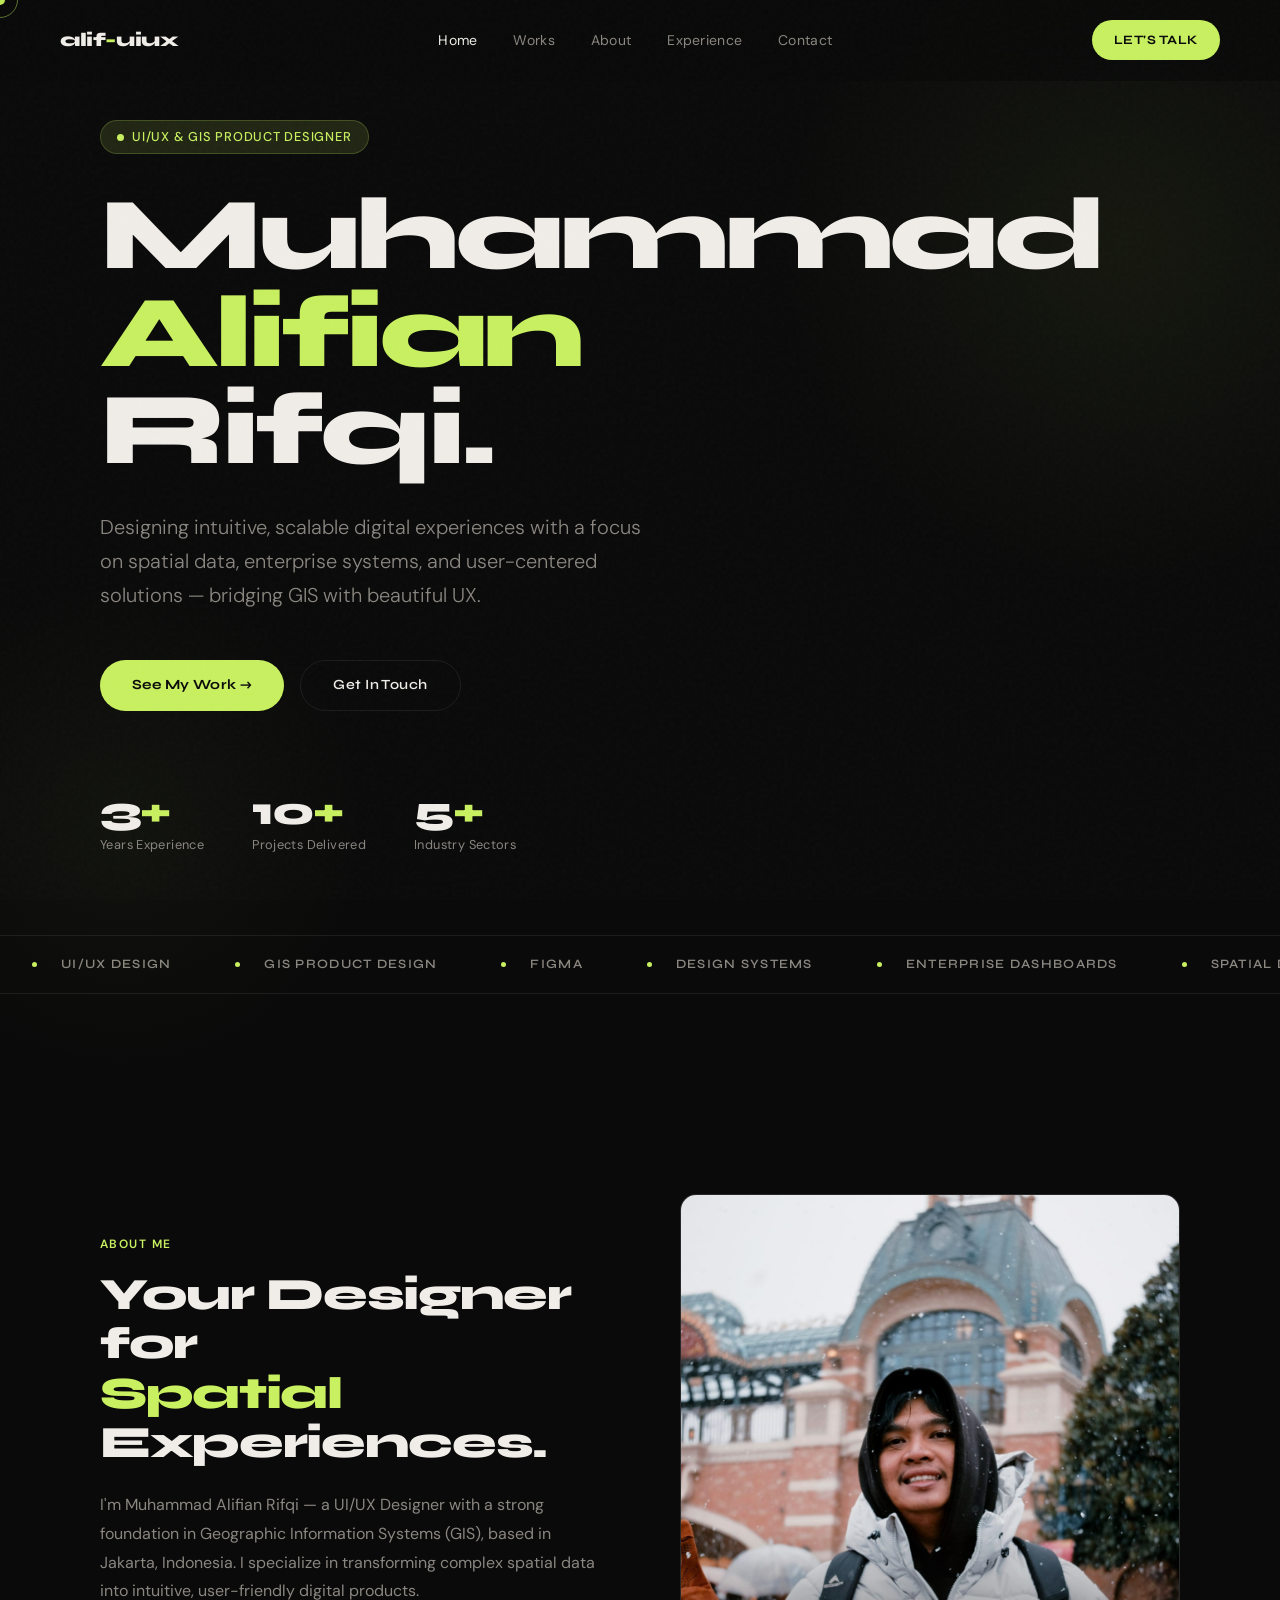
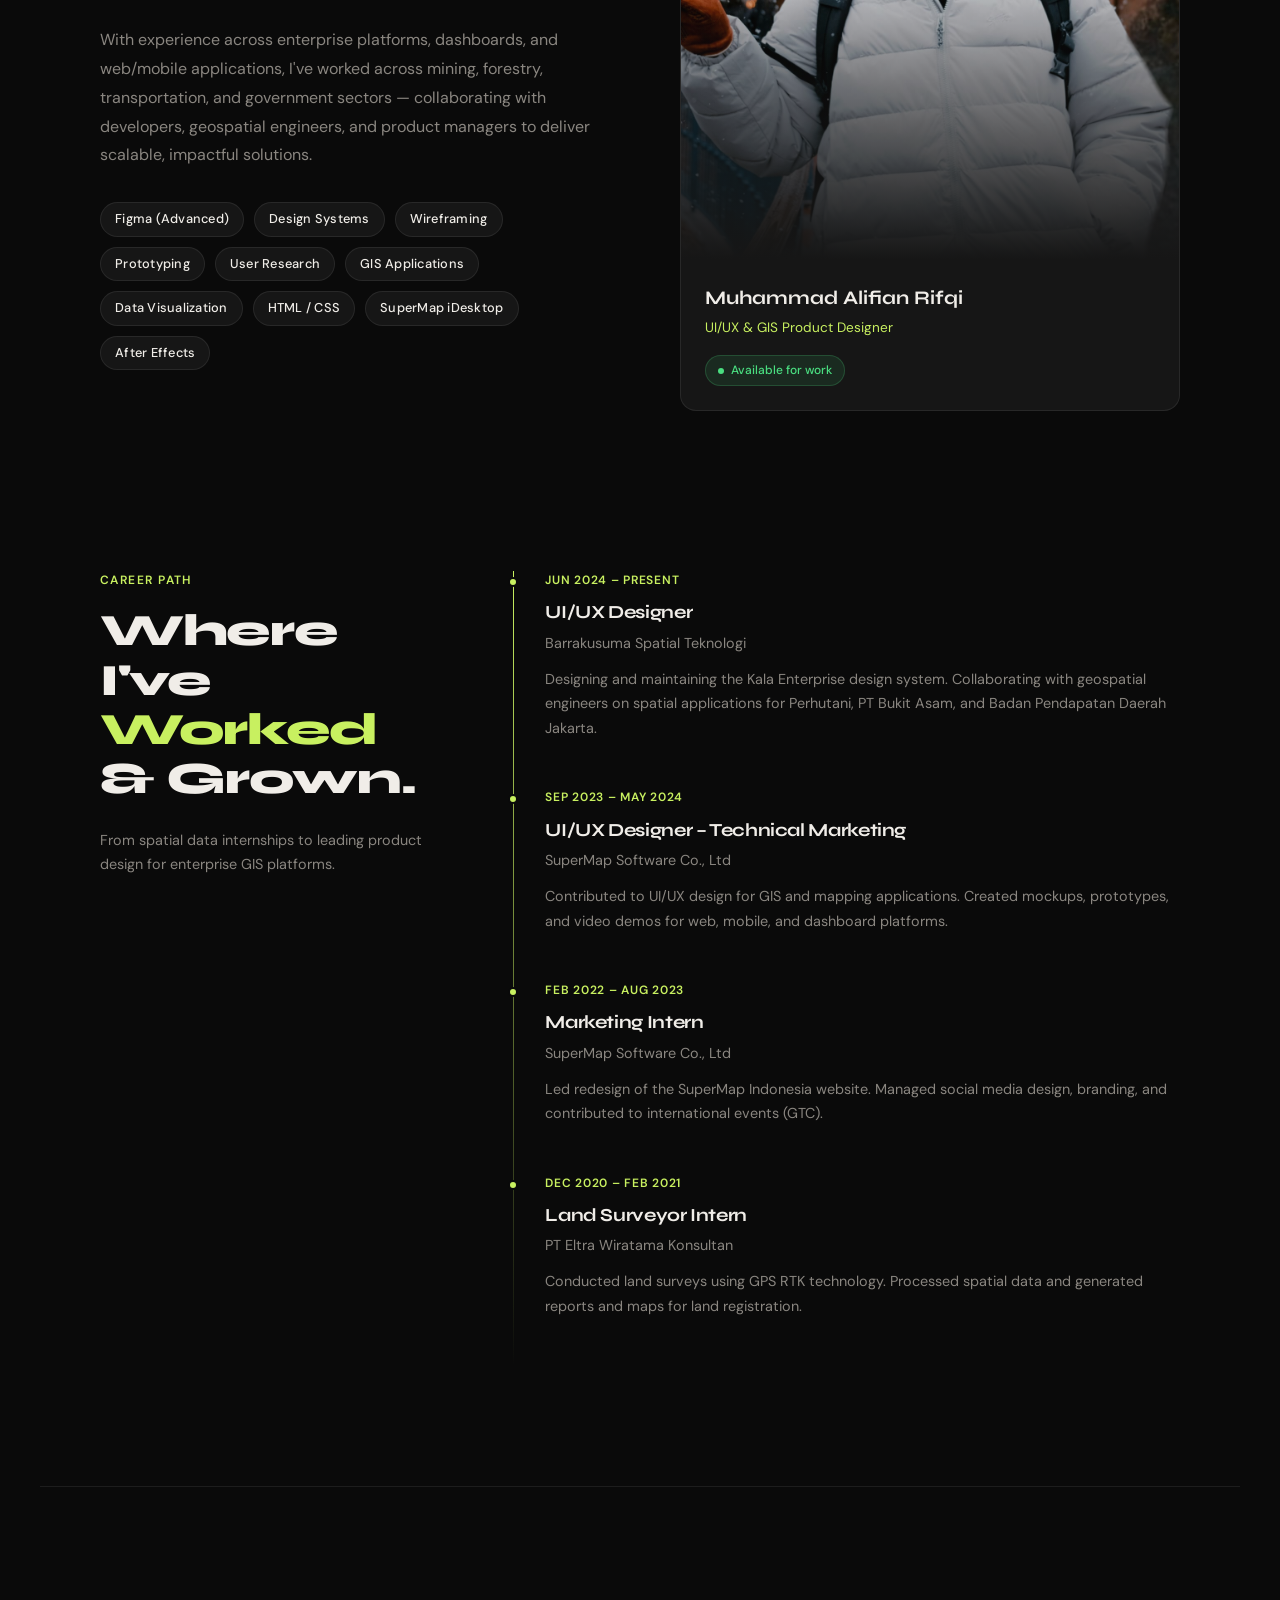
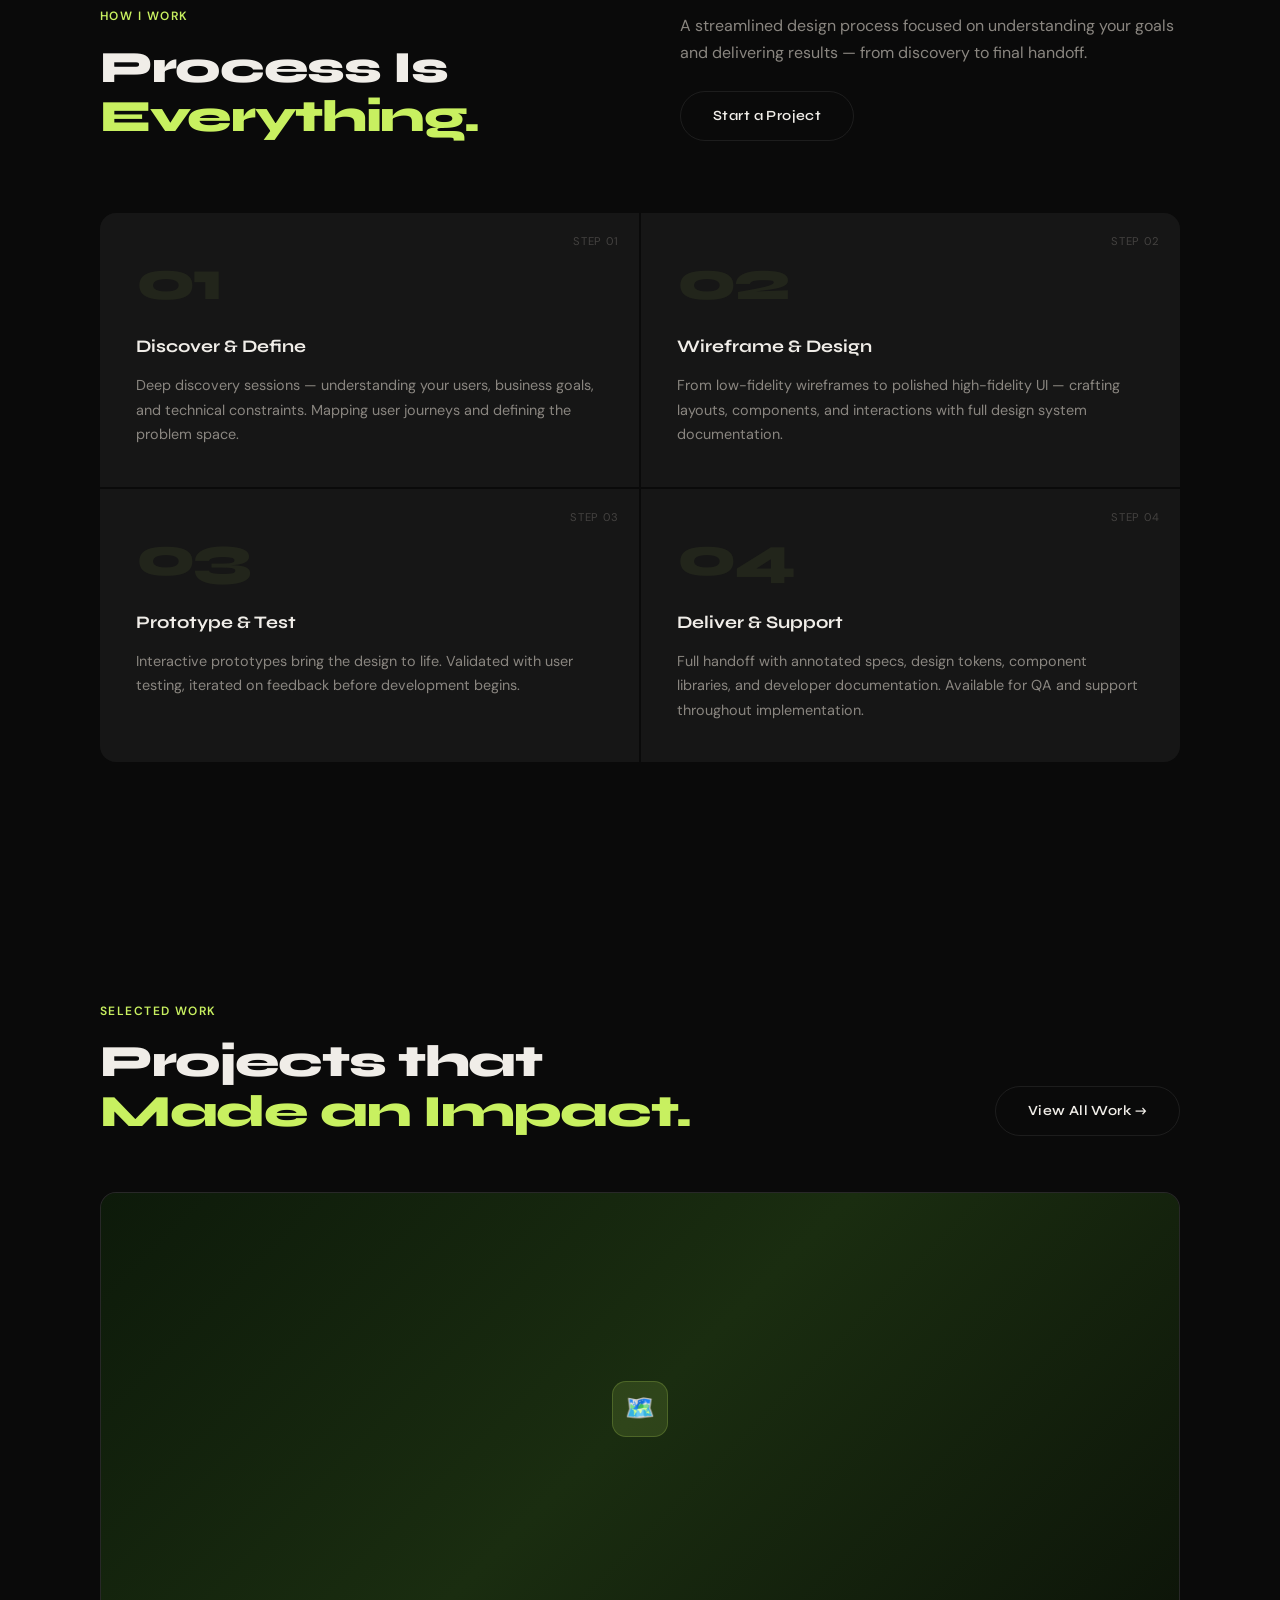
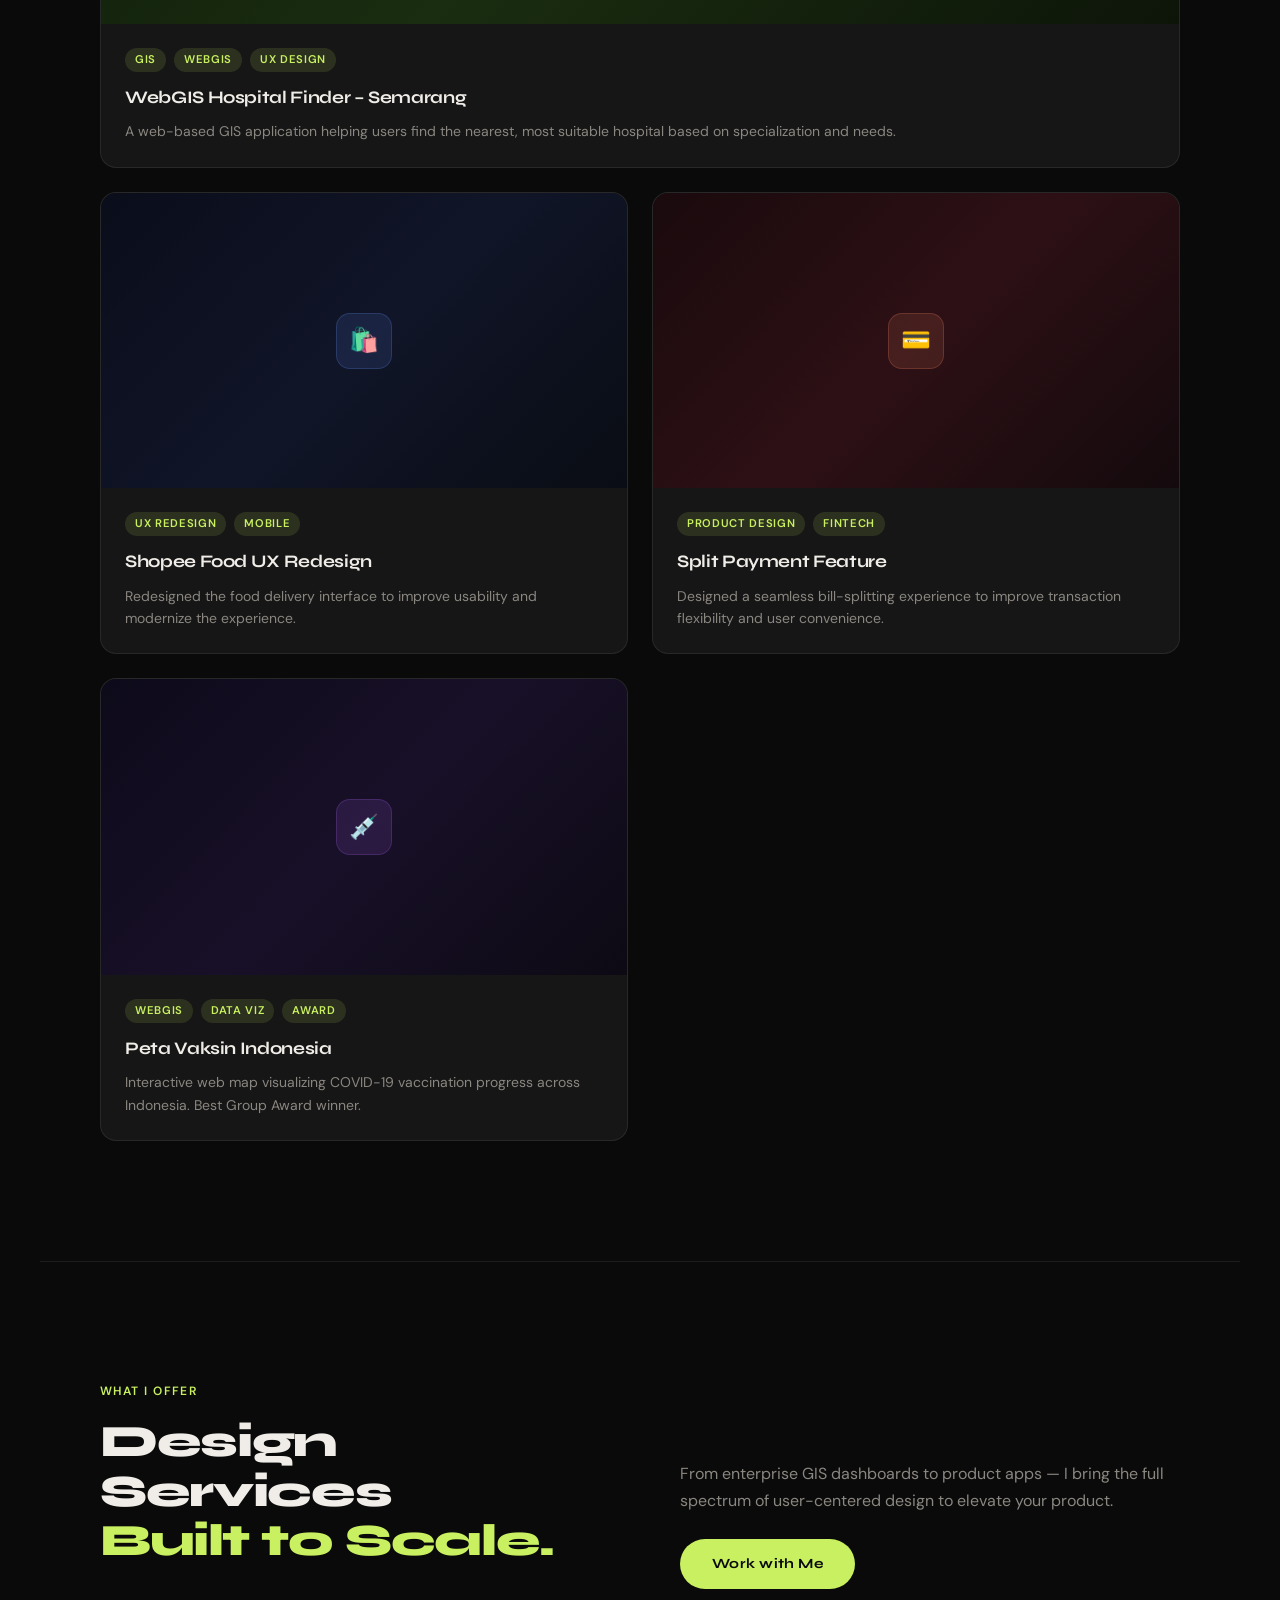
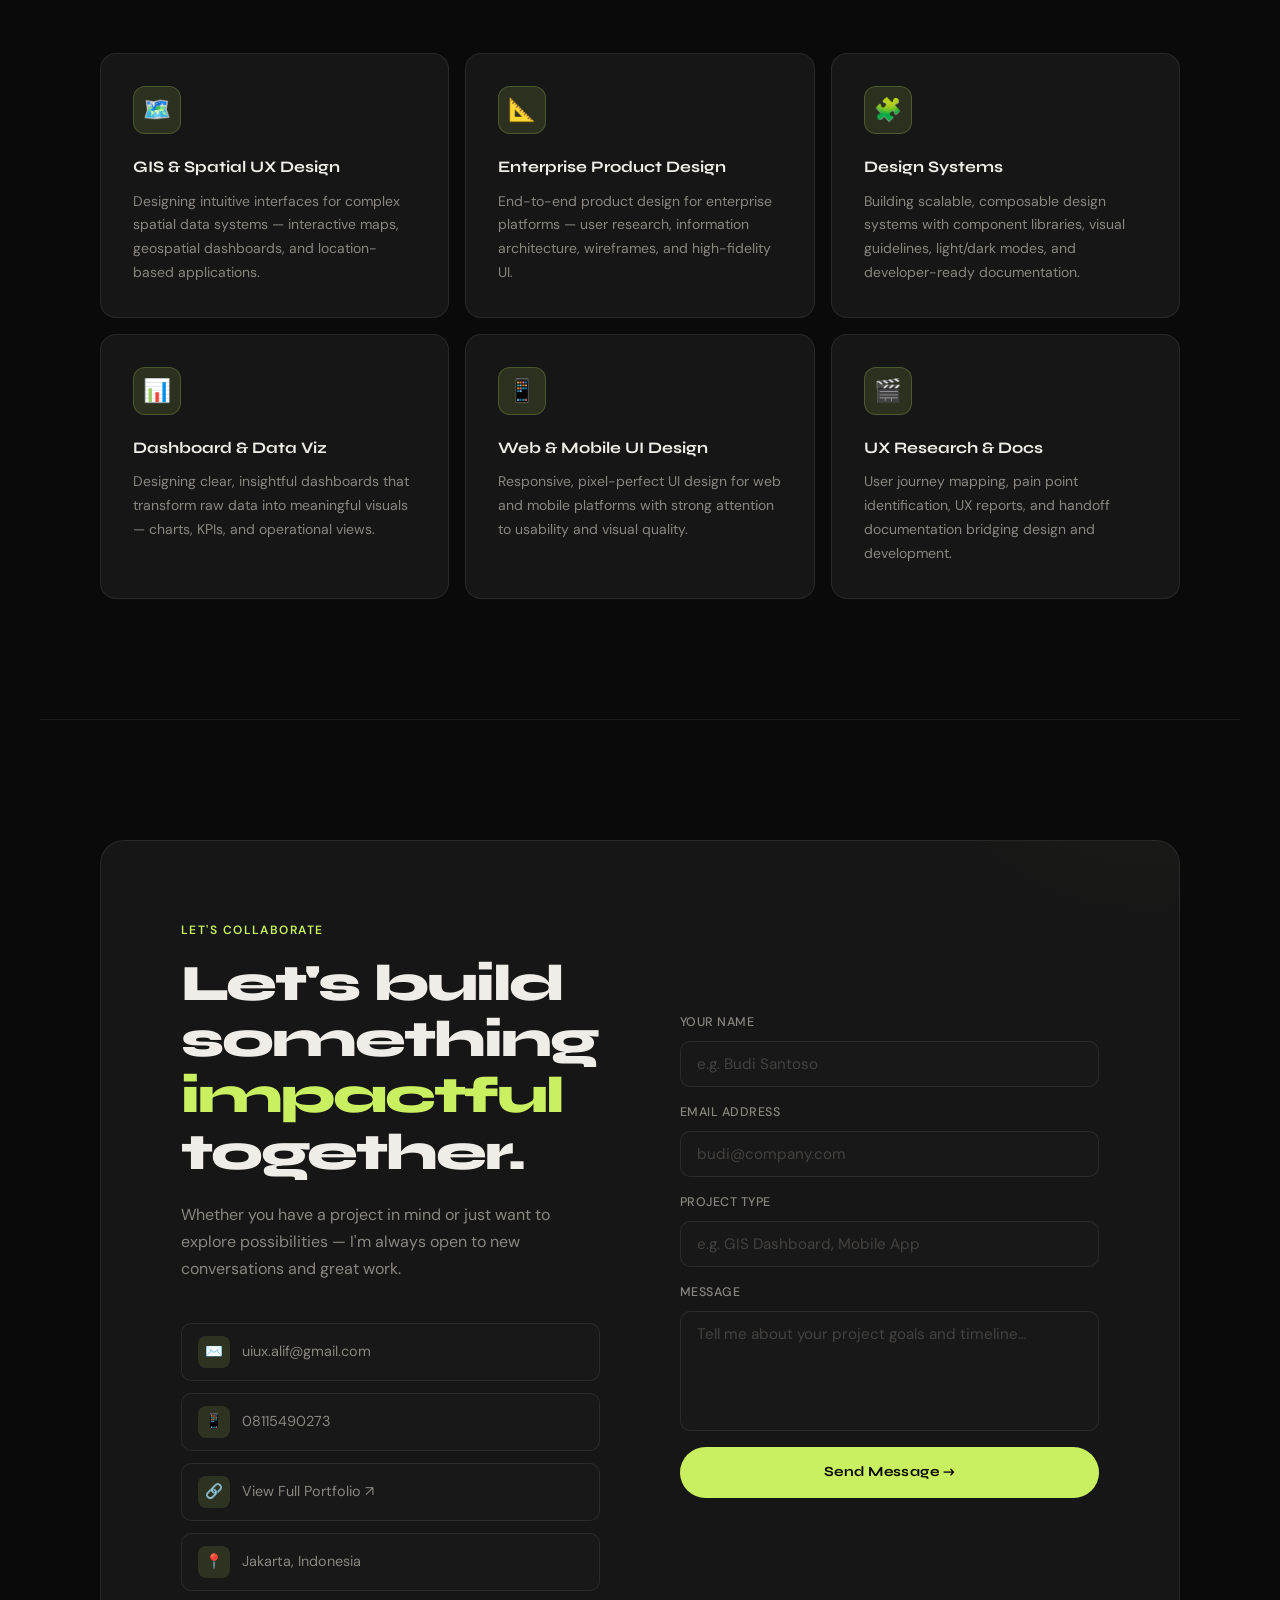
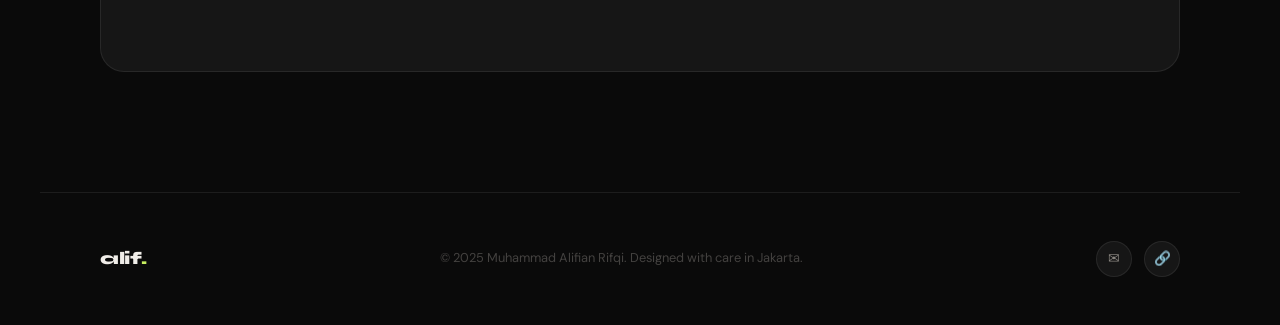
==== commit f9526e0f: "redirect progress page to 404" ====
--- a/index.html
+++ b/index.html
@@ -26,7 +26,7 @@
 
   <!-- Nav -->
   <nav id="nav">
-    <a href="index.html" class="n-logo">alif<span>.</span></a>
+    <a href="../index.html" class="n-logo">alif<span>-</span class="n-logo">uiux<span></span></a>
     <ul class="n-links">
       <li><a href="index.html" class="active">Home</a></li>
       <li><a href="works.html">Works</a></li>
@@ -34,7 +34,7 @@
       <li><a href="#experience">Experience</a></li>
       <li><a href="#contact">Contact</a></li>
     </ul>
-    <a href="mailto:uiux.alif@gmail.com" class="n-cta">Let's Talk</a>
+    <a href="https://wa.me/628115490273" class="n-cta">Let's Talk</a>
     <button class="n-ham" id="ham"><span></span><span></span><span></span></button>
   </nav>
 
@@ -105,7 +105,7 @@
     </div>
     <div class="a-right rv d2">
       <div class="a-card">
-        <div class="a-card-img"><div class="initials">AR</div></div>
+        <div class="a-card-img"><img src="/assets/images/profile.jpeg" style="width:100%;height:100%;object-fit:cover;" /></div>
         <div class="a-card-body">
           <div class="a-card-name">Muhammad Alifian Rifqi</div>
           <div class="a-card-role">UI/UX &amp; GIS Product Designer</div>
@@ -195,7 +195,7 @@
         </div>
         <div class="pc-arrow">↗</div>
       </a>
-      <a href="projects/shopee-food.html" class="pc rv d1">
+      <a href="/404.html" class="pc rv d1">
         <div class="pc-img bg2"><div class="pc-icon" style="background:rgba(99,149,255,.12);border:1px solid rgba(99,149,255,.2);">🛍️</div></div>
         <div class="pc-body">
           <div class="pc-tags"><span class="pc-tag">UX Redesign</span><span class="pc-tag">Mobile</span></div>
@@ -204,7 +204,7 @@
         </div>
         <div class="pc-arrow">↗</div>
       </a>
-      <a href="projects/split-payment.html" class="pc rv d2">
+      <a href="/404.html" class="pc rv d2">
         <div class="pc-img bg3"><div class="pc-icon" style="background:rgba(255,140,99,.12);border:1px solid rgba(255,140,99,.2);">💳</div></div>
         <div class="pc-body">
           <div class="pc-tags"><span class="pc-tag">Product Design</span><span class="pc-tag">FinTech</span></div>
@@ -213,7 +213,7 @@
         </div>
         <div class="pc-arrow">↗</div>
       </a>
-      <a href="projects/peta-vaksin.html" class="pc rv d3">
+      <a href="/404.html" class="pc rv d3">
         <div class="pc-img bg4"><div class="pc-icon" style="background:rgba(180,99,255,.12);border:1px solid rgba(180,99,255,.2);">💉</div></div>
         <div class="pc-body">
           <div class="pc-tags"><span class="pc-tag">WebGIS</span><span class="pc-tag">Data Viz</span><span class="pc-tag">Award</span></div>
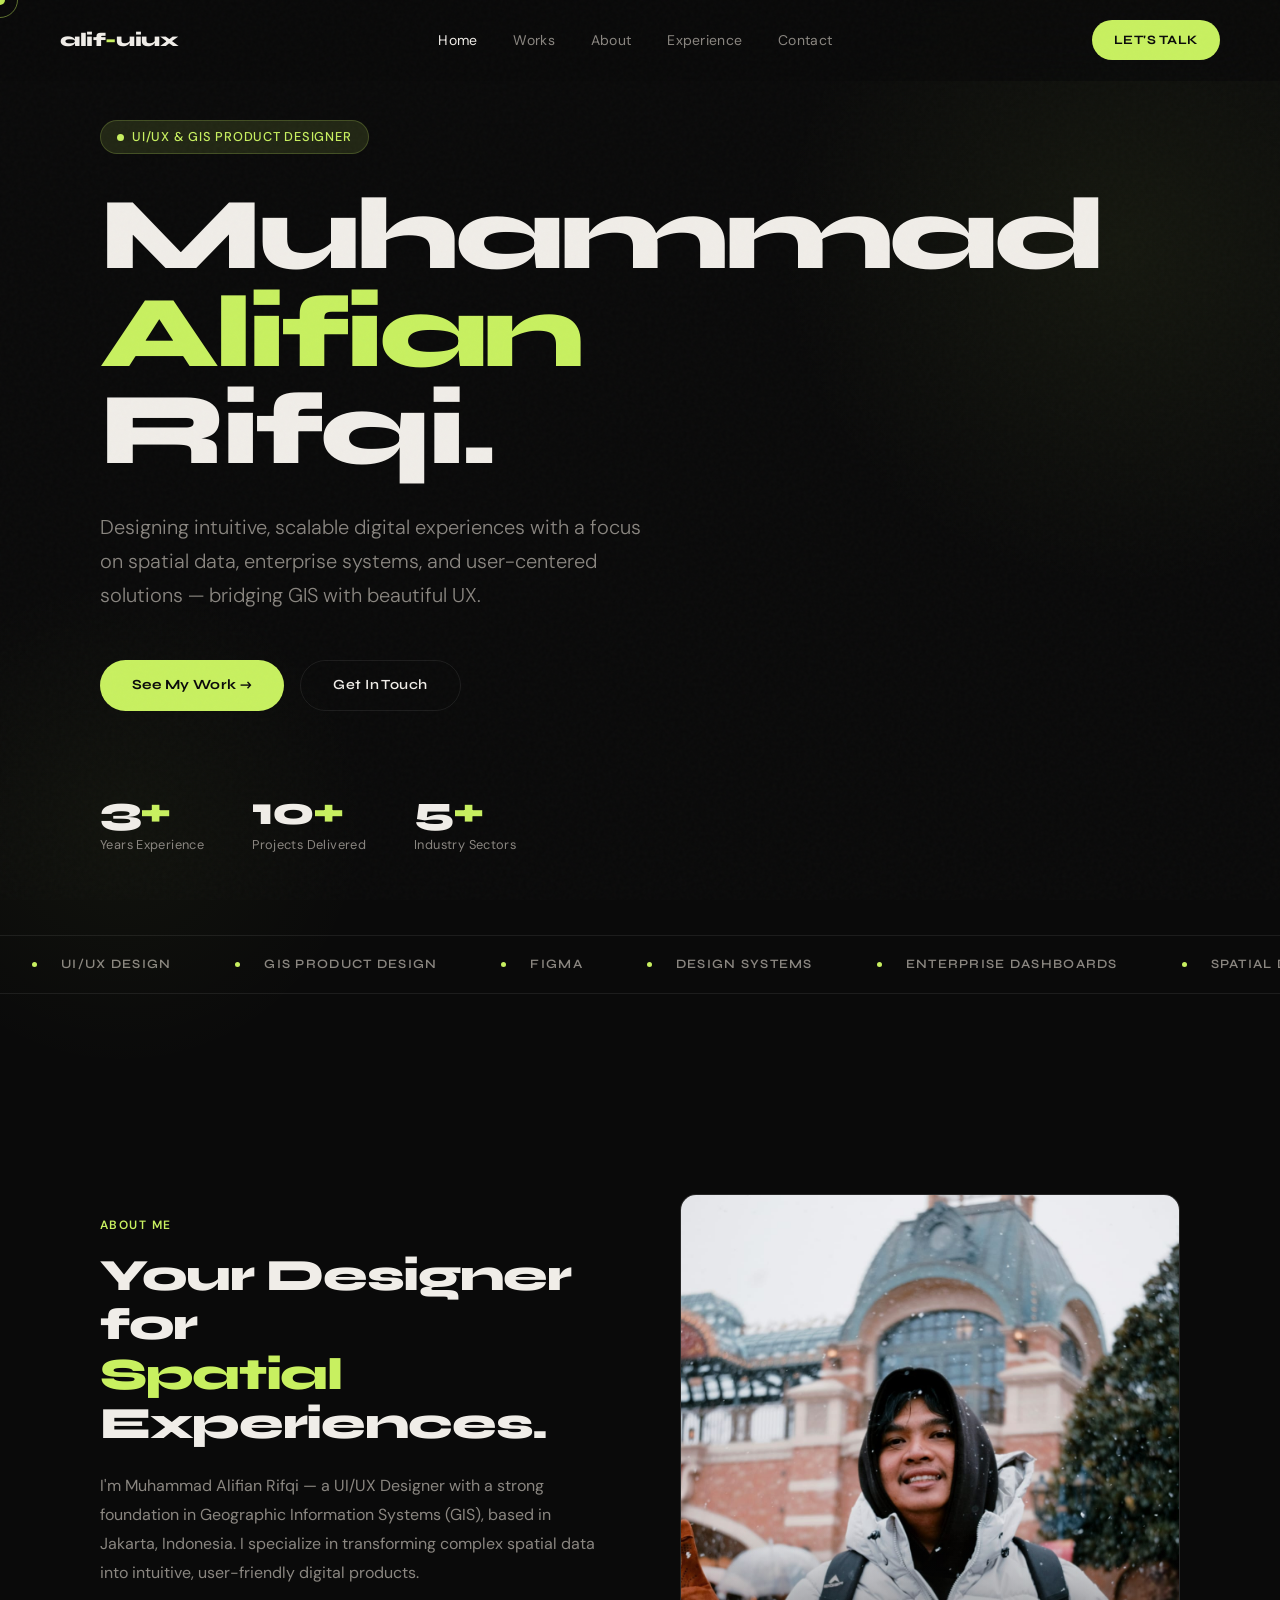
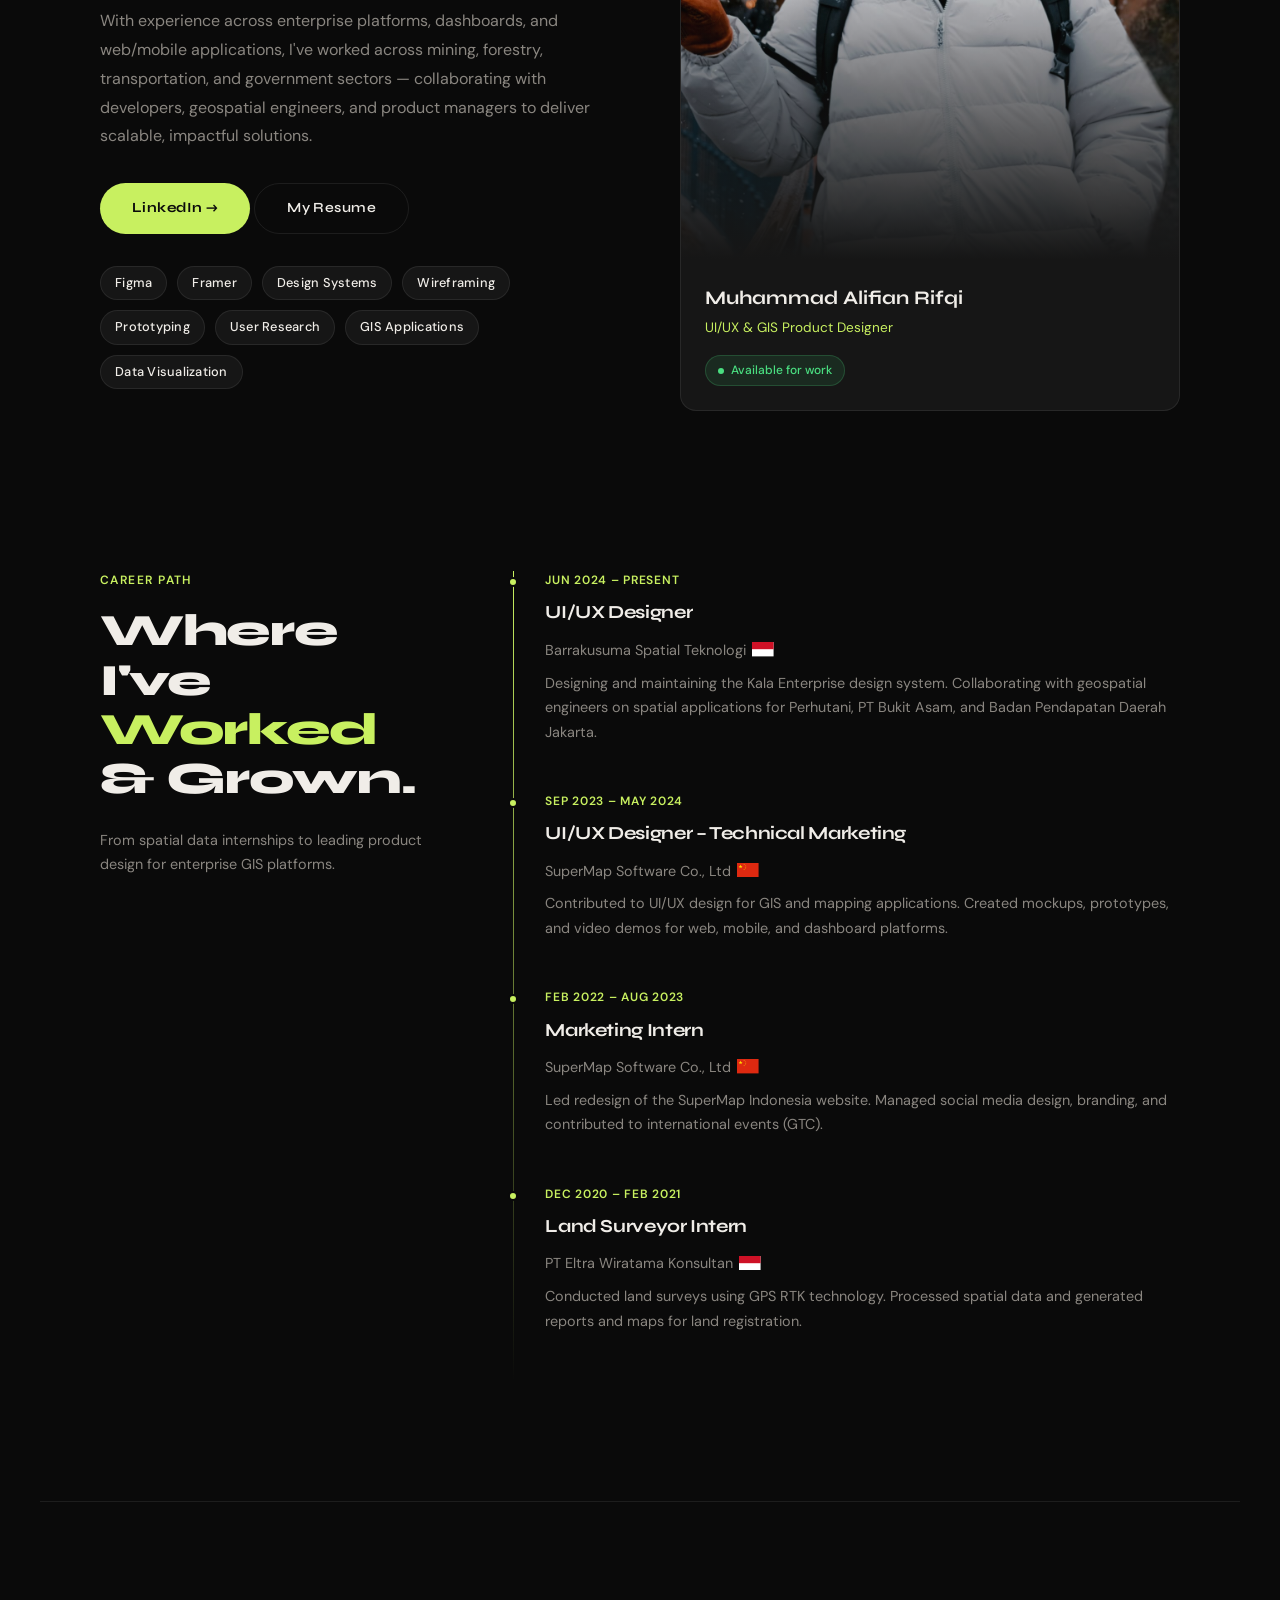
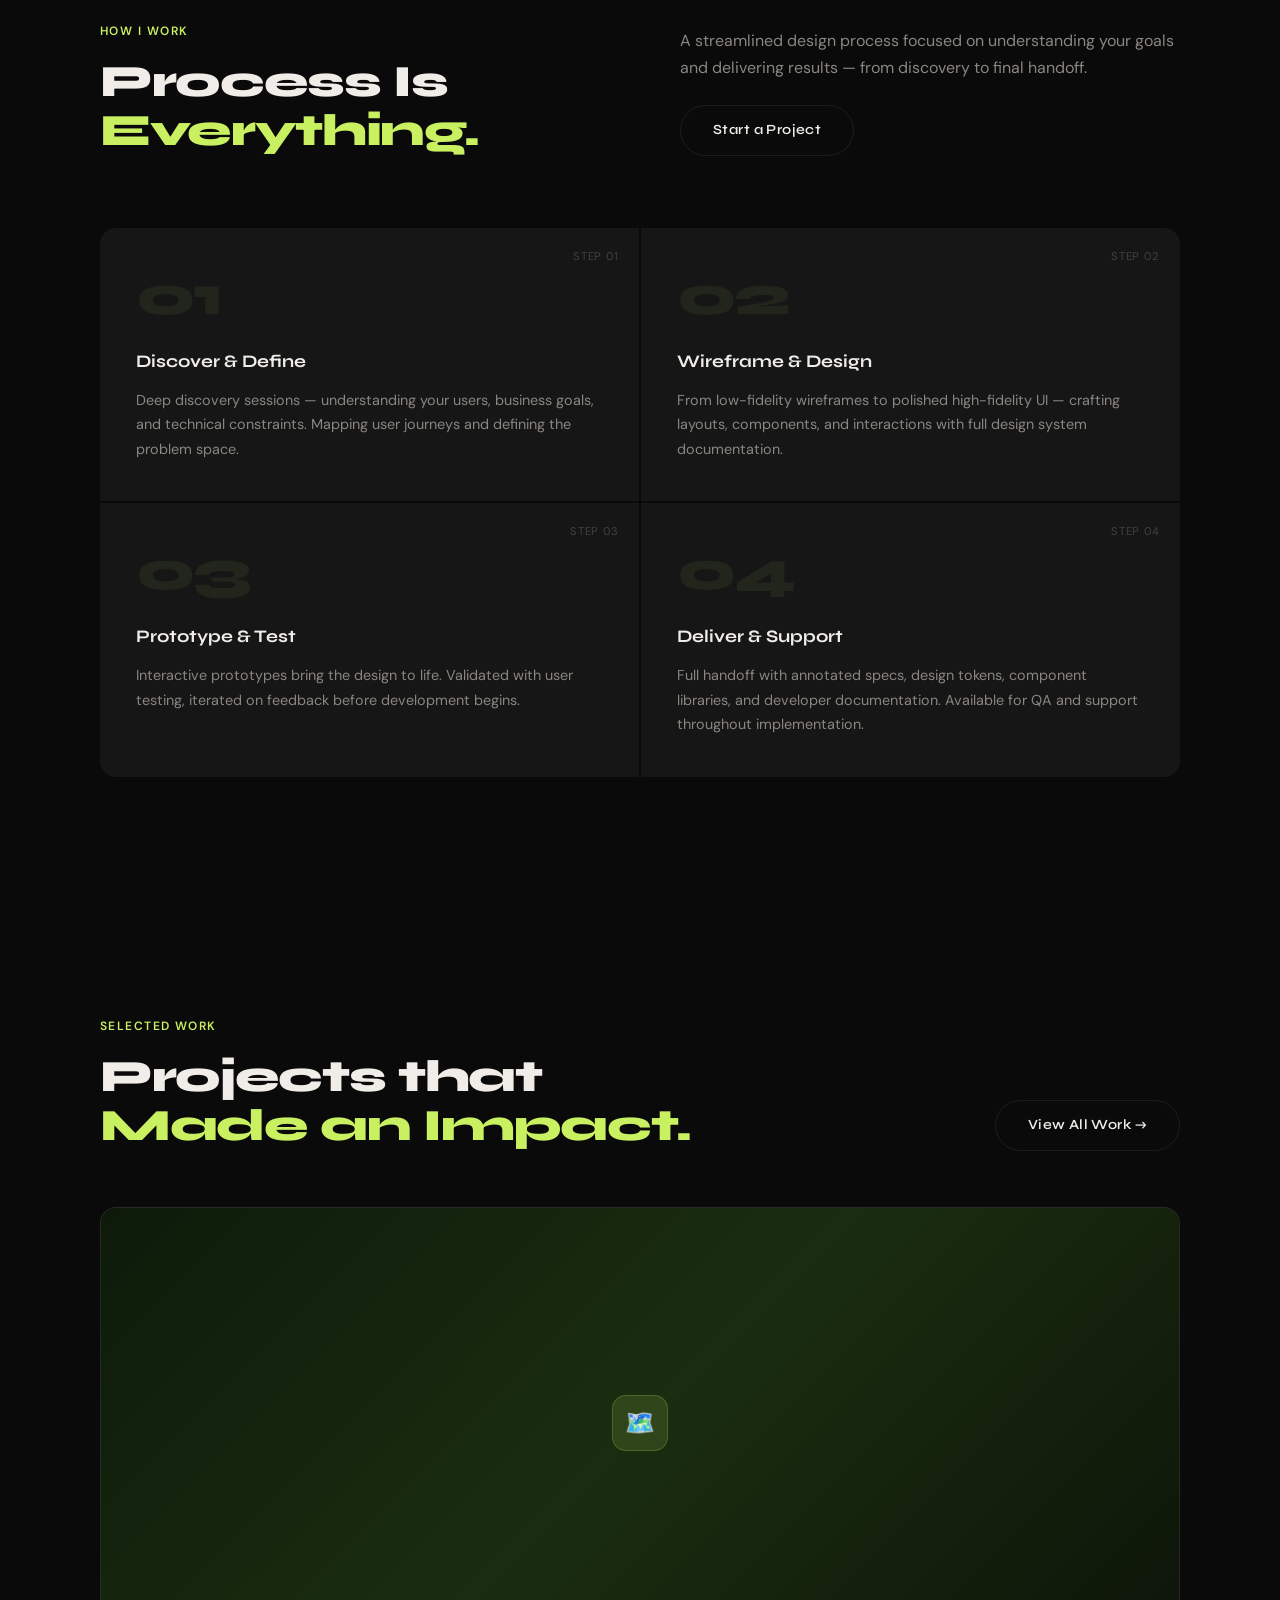
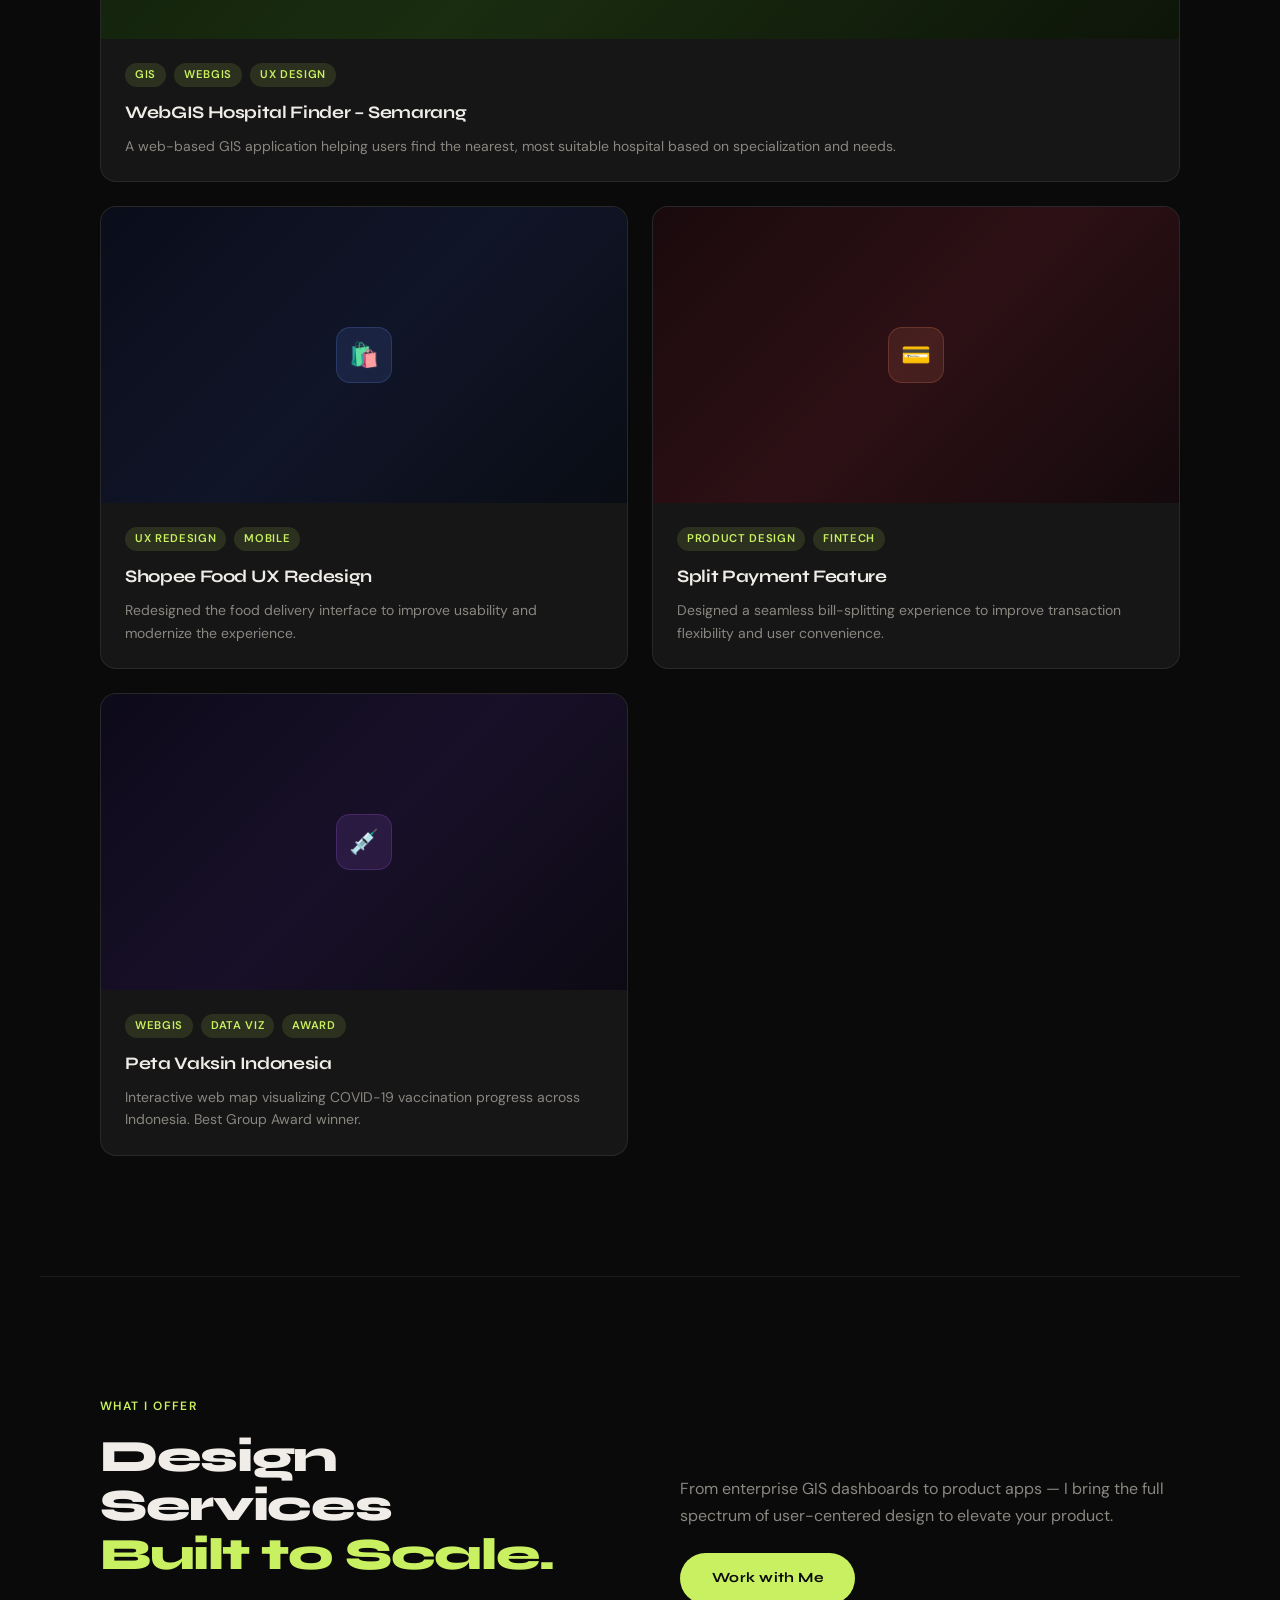
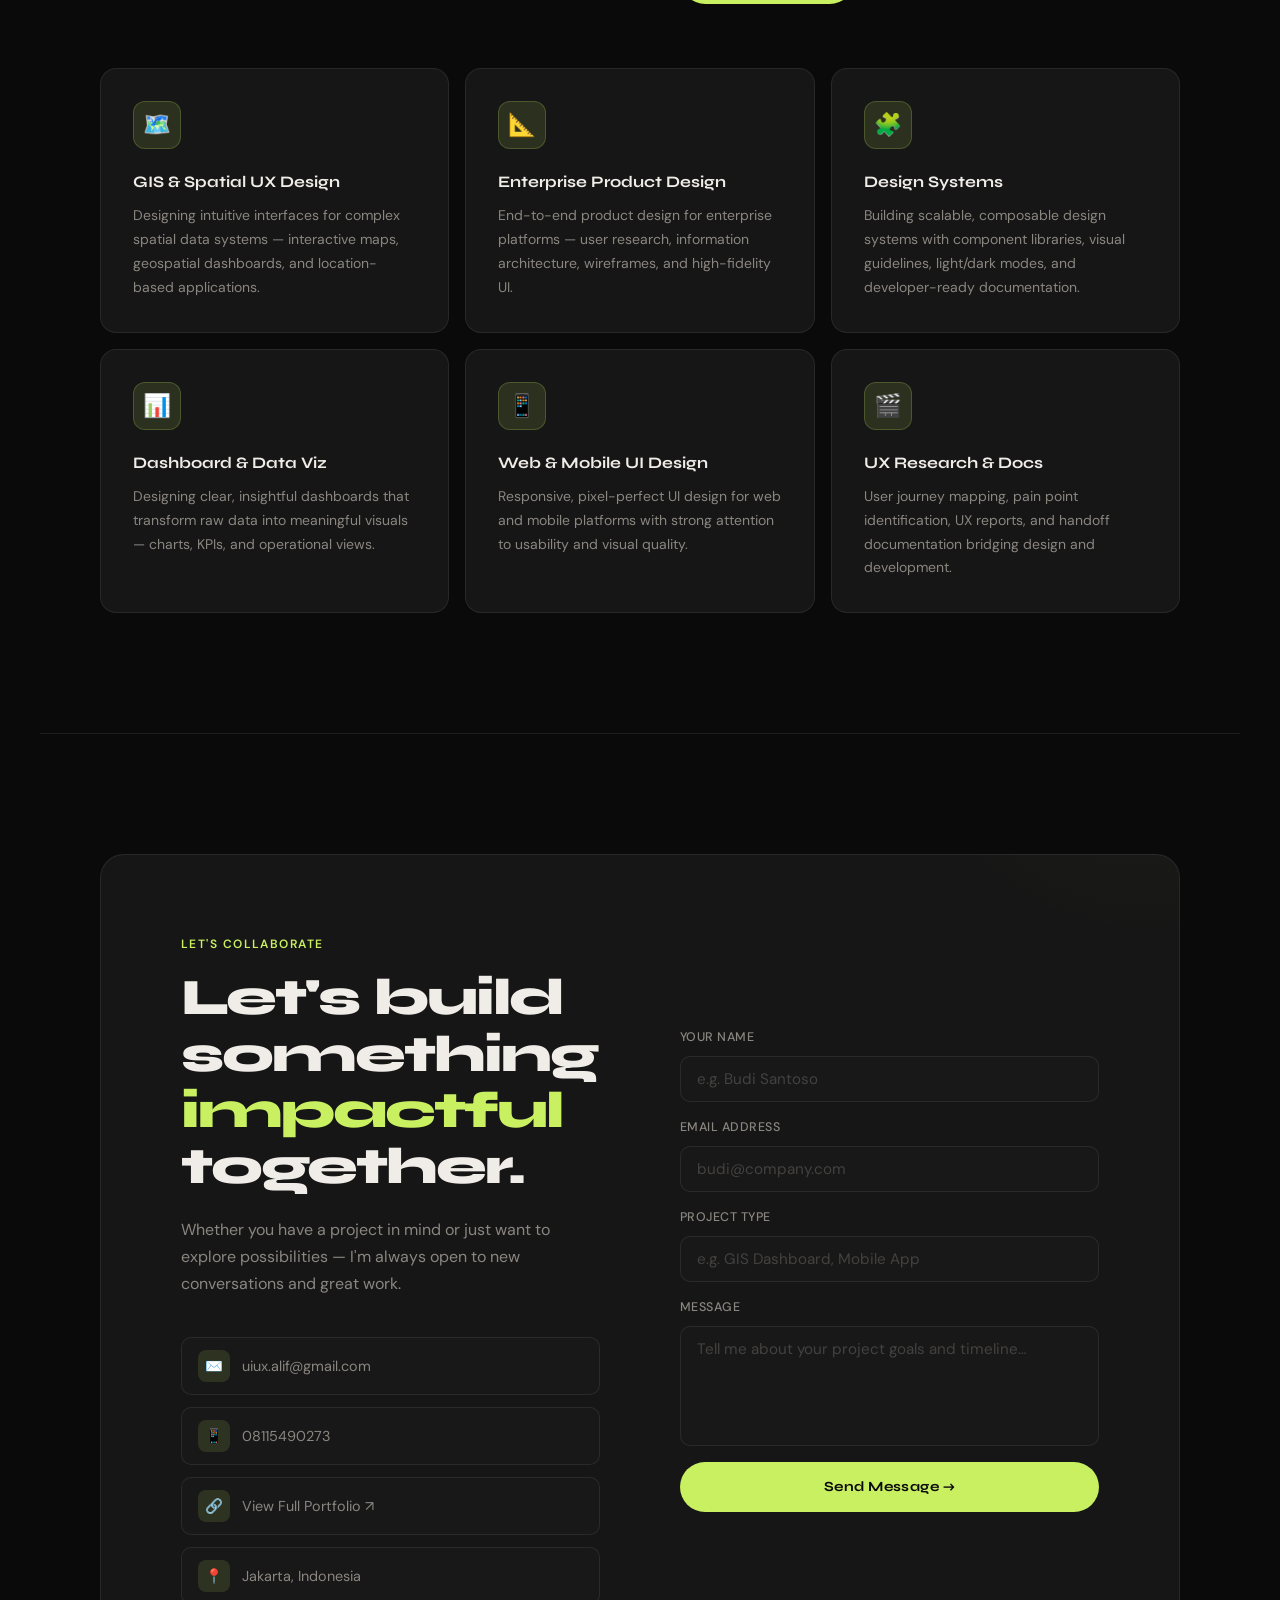
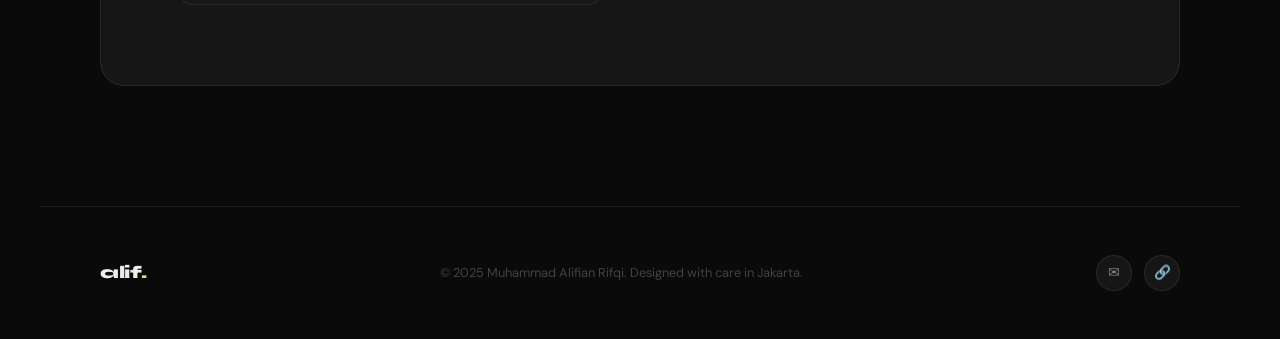
==== commit cfd3f733: "add resume and linkedin profile" ====
--- a/index.html
+++ b/index.html
@@ -90,17 +90,19 @@
       <h2 class="sec-title rv d1">Your Designer for<br><span class="ac">Spatial</span> Experiences.</h2>
       <p class="rv d2" style="color:var(--muted);font-size:1rem;line-height:1.8;margin-bottom:20px;">I'm Muhammad Alifian Rifqi — a UI/UX Designer with a strong foundation in Geographic Information Systems (GIS), based in Jakarta, Indonesia. I specialize in transforming complex spatial data into intuitive, user-friendly digital products.</p>
       <p class="rv d2" style="color:var(--muted);font-size:1rem;line-height:1.8;margin-bottom:32px;">With experience across enterprise platforms, dashboards, and web/mobile applications, I've worked across mining, forestry, transportation, and government sectors — collaborating with developers, geospatial engineers, and product managers to deliver scalable, impactful solutions.</p>
+      <div class="rv d2" style="padding-bottom: 32px;">
+        <a href="https://www.linkedin.com/in/muhammadalifianrifqi/" class="btn-p">LinkedIn →</a>
+        <a href="https://drive.google.com/file/d/1UuQ-LEoKpqwAEZKKK7gue0Z3IBJr_0_h/view?usp=sharing"  class="btn-s">My Resume</a>
+      </div>
       <div class="sk-grid rv d3">
-        <span class="sk-pill">Figma (Advanced)</span>
+        <span class="sk-pill">Figma</span>
+        <span class="sk-pill">Framer</span>
         <span class="sk-pill">Design Systems</span>
         <span class="sk-pill">Wireframing</span>
         <span class="sk-pill">Prototyping</span>
         <span class="sk-pill">User Research</span>
         <span class="sk-pill">GIS Applications</span>
         <span class="sk-pill">Data Visualization</span>
-        <span class="sk-pill">HTML / CSS</span>
-        <span class="sk-pill">SuperMap iDesktop</span>
-        <span class="sk-pill">After Effects</span>
       </div>
     </div>
     <div class="a-right rv d2">
@@ -128,28 +130,54 @@
           <div class="tl-dot"></div>
           <div class="tl-period">Jun 2024 – Present</div>
           <div class="tl-role">UI/UX Designer</div>
-          <div class="tl-co">Barrakusuma Spatial Teknologi</div>
+          <div class="tl-co">Barrakusuma Spatial Teknologi<svg class="tl-co" xmlns="http://www.w3.org/2000/svg" viewBox="0 0 3 2">
+<rect fill="#FFF" width="3" height="2"/>
+<rect fill="#CE1126" width="3" height="1"/>
+</svg></div>
           <div class="tl-desc">Designing and maintaining the Kala Enterprise design system. Collaborating with geospatial engineers on spatial applications for Perhutani, PT Bukit Asam, and Badan Pendapatan Daerah Jakarta.</div>
         </div>
         <div class="tl-item">
           <div class="tl-dot"></div>
           <div class="tl-period">Sep 2023 – May 2024</div>
           <div class="tl-role">UI/UX Designer – Technical Marketing</div>
-          <div class="tl-co">SuperMap Software Co., Ltd</div>
+          <div class="tl-co">SuperMap Software Co., Ltd <svg class="tl-co" xmlns="http://www.w3.org/2000/svg" xmlns:xlink="http://www.w3.org/1999/xlink" viewBox="0 0 30 20">
+<defs>
+<path id="s" d="M0,-1 0.587785,0.809017 -0.951057,-0.309017H0.951057L-0.587785,0.809017z" fill="#ffde00"/>
+</defs>
+<rect width="30" height="20" fill="#de2910"/>
+<use xlink:href="#s" transform="translate(5,5) scale(3)"/>
+<use xlink:href="#s" transform="translate(10,2) rotate(23.036243)"/>
+<use xlink:href="#s" transform="translate(12,4) rotate(45.869898)"/>
+<use xlink:href="#s" transform="translate(12,7) rotate(69.945396)"/>
+<use xlink:href="#s" transform="translate(10,9) rotate(20.659808)"/>
+</svg></div>
           <div class="tl-desc">Contributed to UI/UX design for GIS and mapping applications. Created mockups, prototypes, and video demos for web, mobile, and dashboard platforms.</div>
         </div>
         <div class="tl-item">
           <div class="tl-dot"></div>
           <div class="tl-period">Feb 2022 – Aug 2023</div>
           <div class="tl-role">Marketing Intern</div>
-          <div class="tl-co">SuperMap Software Co., Ltd</div>
+          <div class="tl-co">SuperMap Software Co., Ltd <svg class="tl-co" xmlns="http://www.w3.org/2000/svg" xmlns:xlink="http://www.w3.org/1999/xlink" viewBox="0 0 30 20">
+<defs>
+<path id="s" d="M0,-1 0.587785,0.809017 -0.951057,-0.309017H0.951057L-0.587785,0.809017z" fill="#ffde00"/>
+</defs>
+<rect width="30" height="20" fill="#de2910"/>
+<use xlink:href="#s" transform="translate(5,5) scale(3)"/>
+<use xlink:href="#s" transform="translate(10,2) rotate(23.036243)"/>
+<use xlink:href="#s" transform="translate(12,4) rotate(45.869898)"/>
+<use xlink:href="#s" transform="translate(12,7) rotate(69.945396)"/>
+<use xlink:href="#s" transform="translate(10,9) rotate(20.659808)"/>
+</svg></div>
           <div class="tl-desc">Led redesign of the SuperMap Indonesia website. Managed social media design, branding, and contributed to international events (GTC).</div>
         </div>
         <div class="tl-item">
           <div class="tl-dot"></div>
           <div class="tl-period">Dec 2020 – Feb 2021</div>
           <div class="tl-role">Land Surveyor Intern</div>
-          <div class="tl-co">PT Eltra Wiratama Konsultan</div>
+          <div class="tl-co">PT Eltra Wiratama Konsultan<svg class="tl-co" xmlns="http://www.w3.org/2000/svg" viewBox="0 0 3 2">
+<rect fill="#FFF" width="3" height="2"/>
+<rect fill="#CE1126" width="3" height="1"/>
+</svg></div>
           <div class="tl-desc">Conducted land surveys using GPS RTK technology. Processed spatial data and generated reports and maps for land registration.</div>
         </div>
       </div>
--- a/assets/style.css
+++ b/assets/style.css
@@ -454,7 +454,20 @@
 }
 .tl-period { font-size: .75rem; color: var(--accent); font-weight: 600; letter-spacing: .06em; text-transform: uppercase; margin-bottom: 8px; }
 .tl-role   { font-family: var(--fd); font-size: 1.15rem; font-weight: 700; letter-spacing: -.02em; margin-bottom: 4px; }
-.tl-co     { font-size: .9rem; color: var(--muted); margin-bottom: 12px; }
+.tl-co {
+  font-size: .9rem;
+  color: var(--muted);
+  margin-bottom: 12px;
+
+  display: inline-flex;
+  align-items: center;   /* 🔥 this fixes vertical alignment */
+  gap: 6px;              /* spacing between text and flag */
+  transform: translateY(5px); /* 👈 tweak this */
+}
+.tl-co svg {
+  height: 1em;
+  width: auto;
+}
 .tl-desc   { font-size: .9rem; color: var(--muted); line-height: 1.7; }
 
 /* Process */
